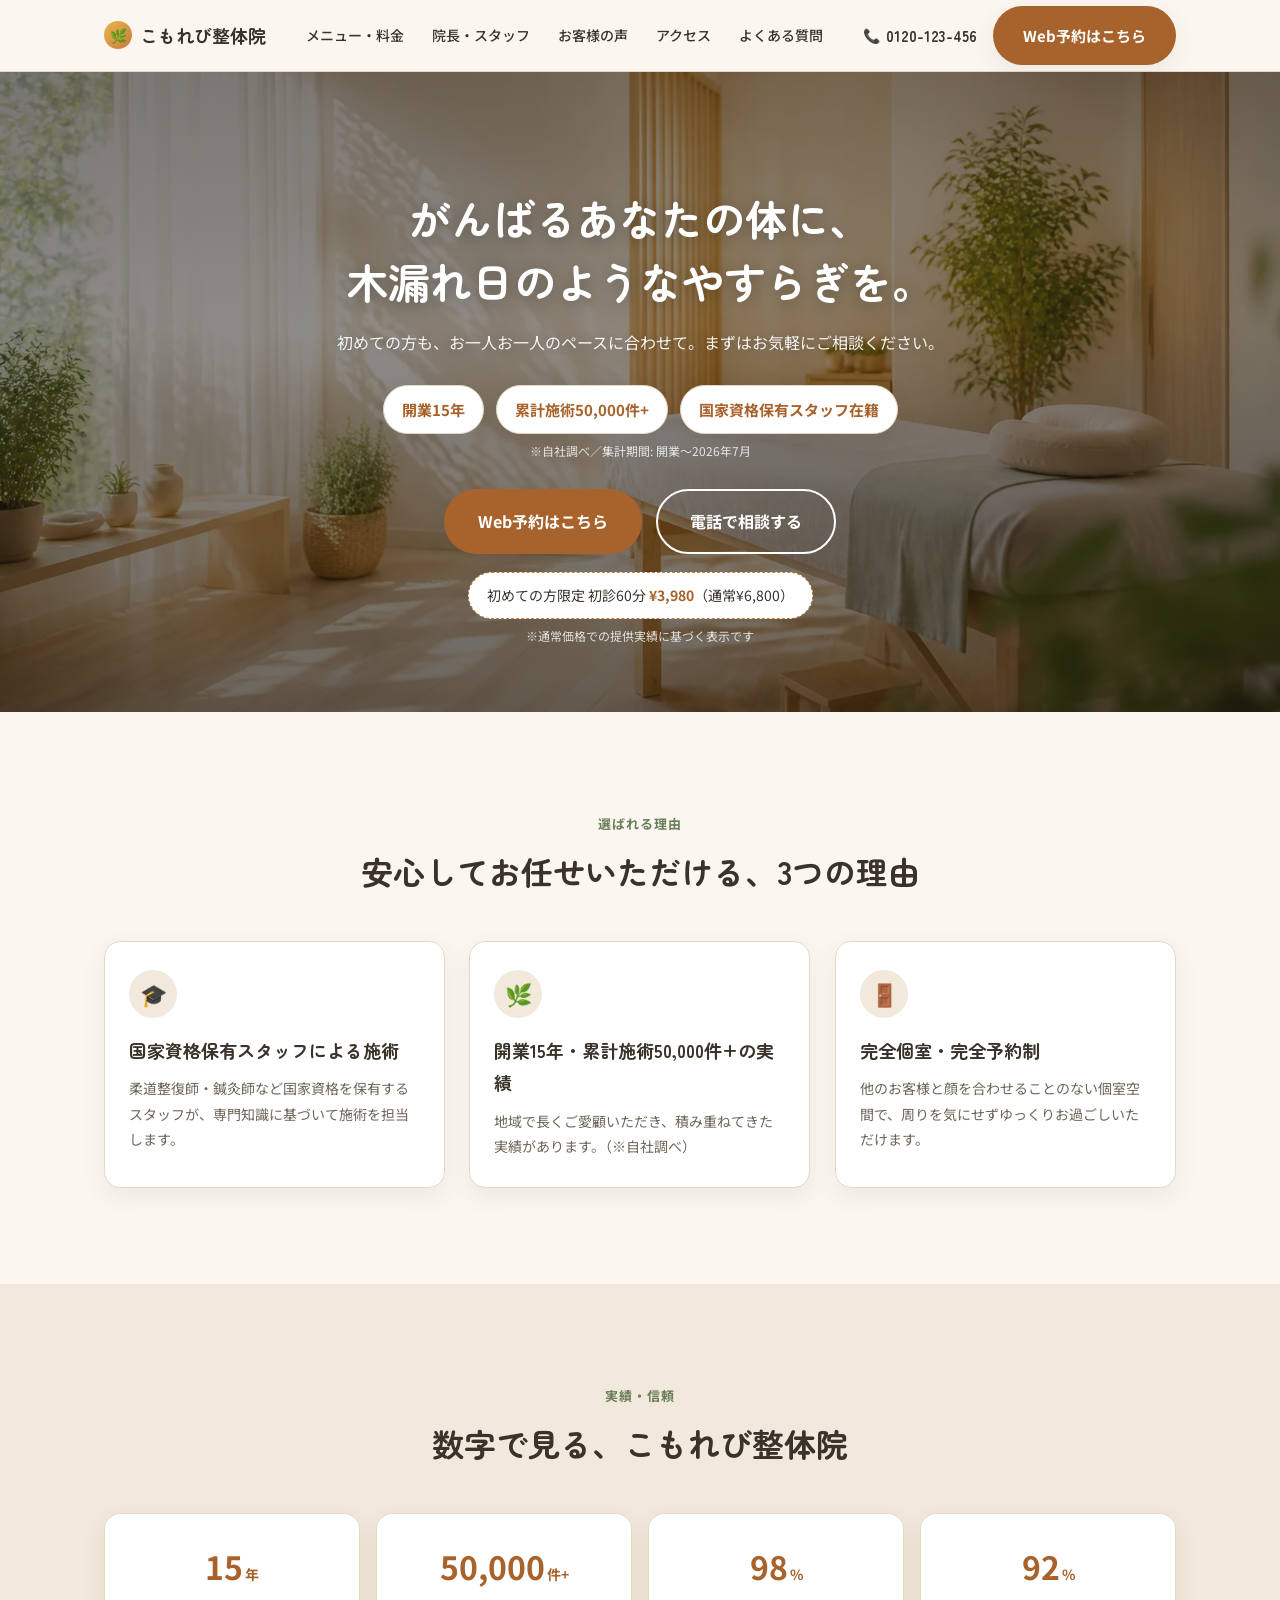
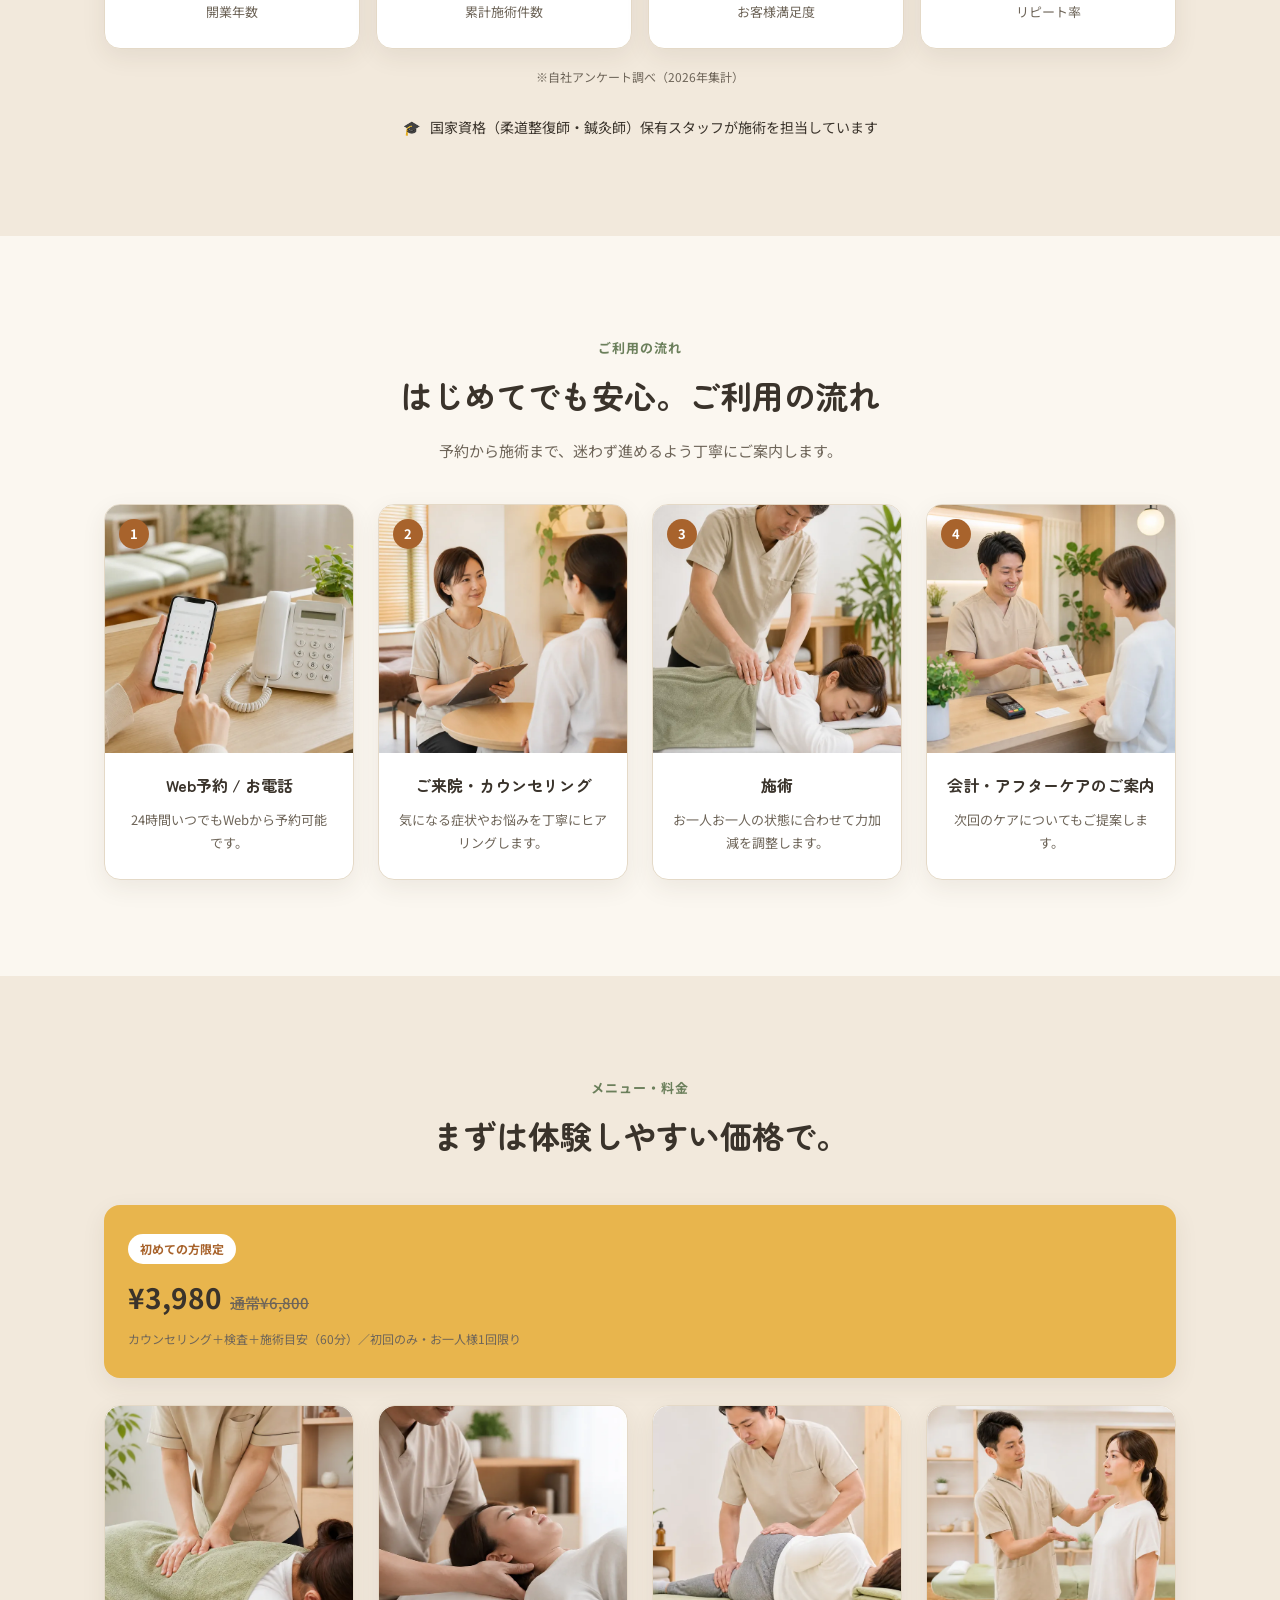
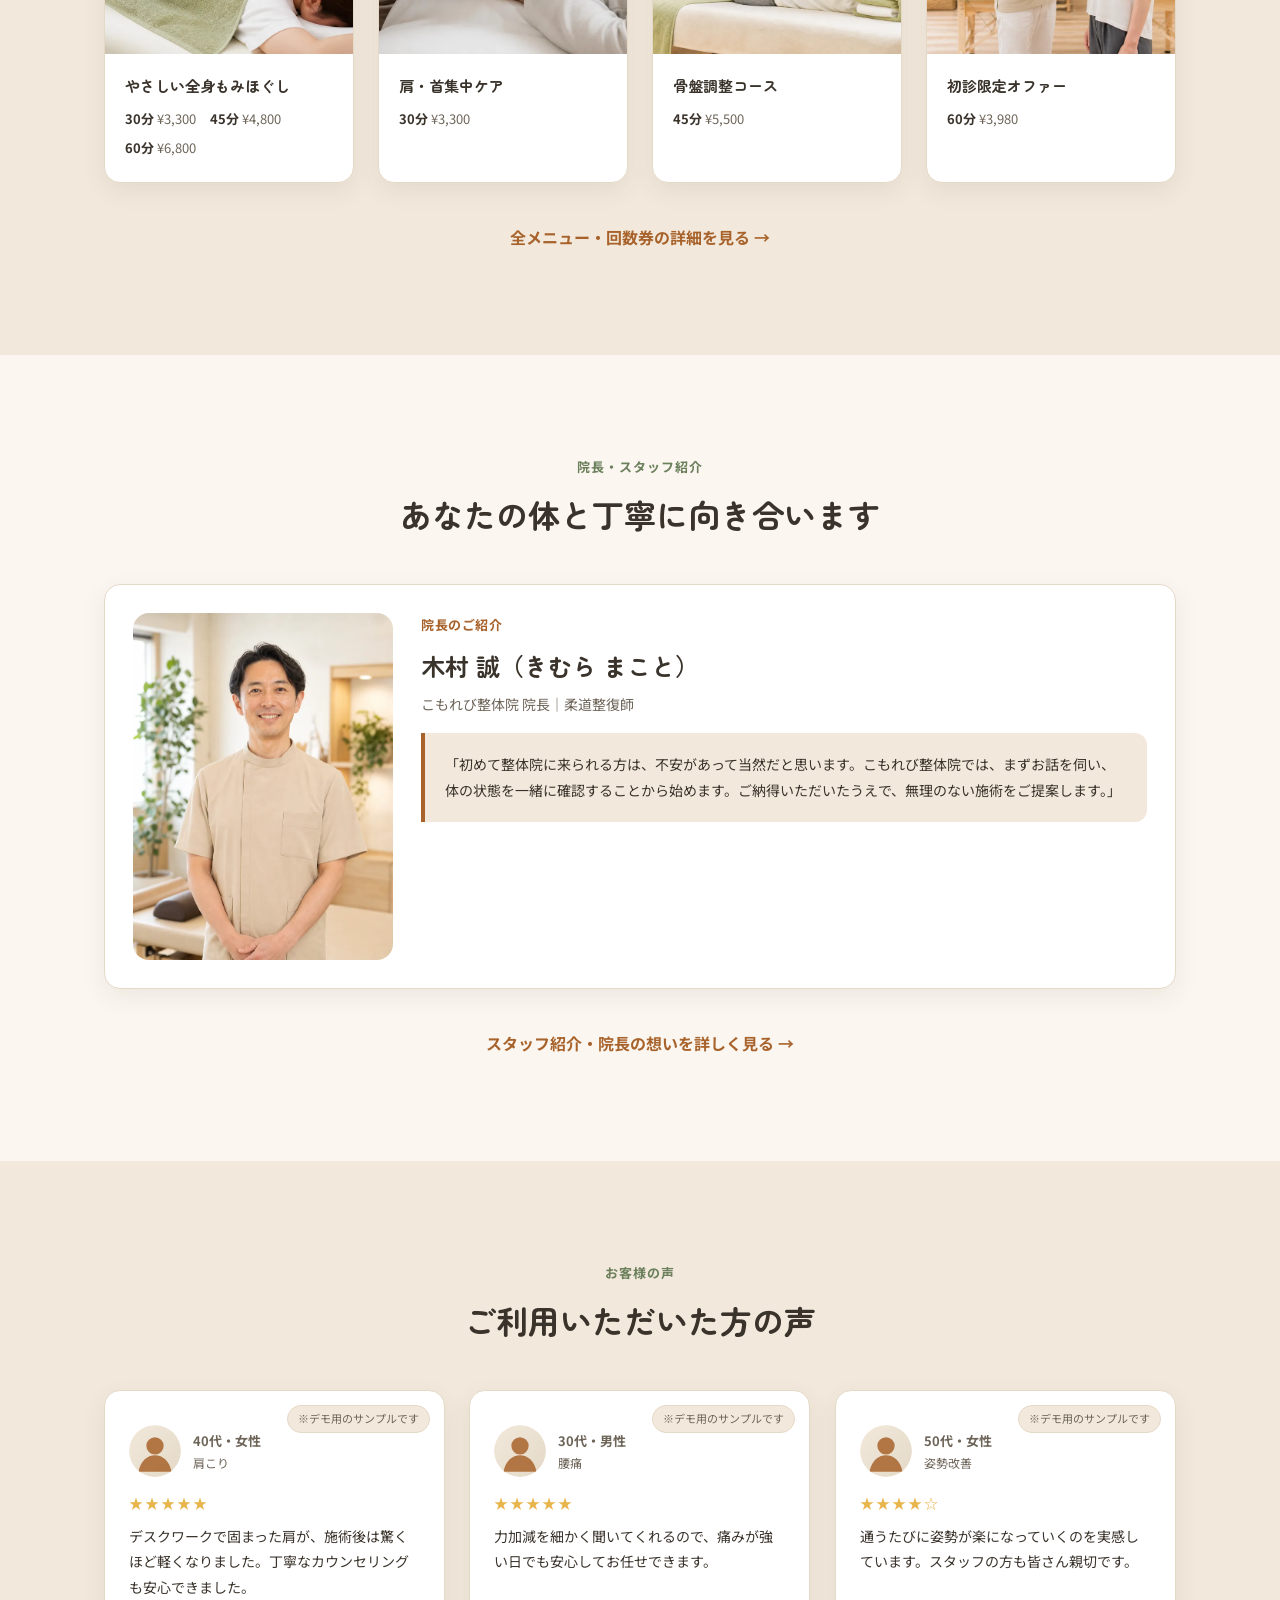
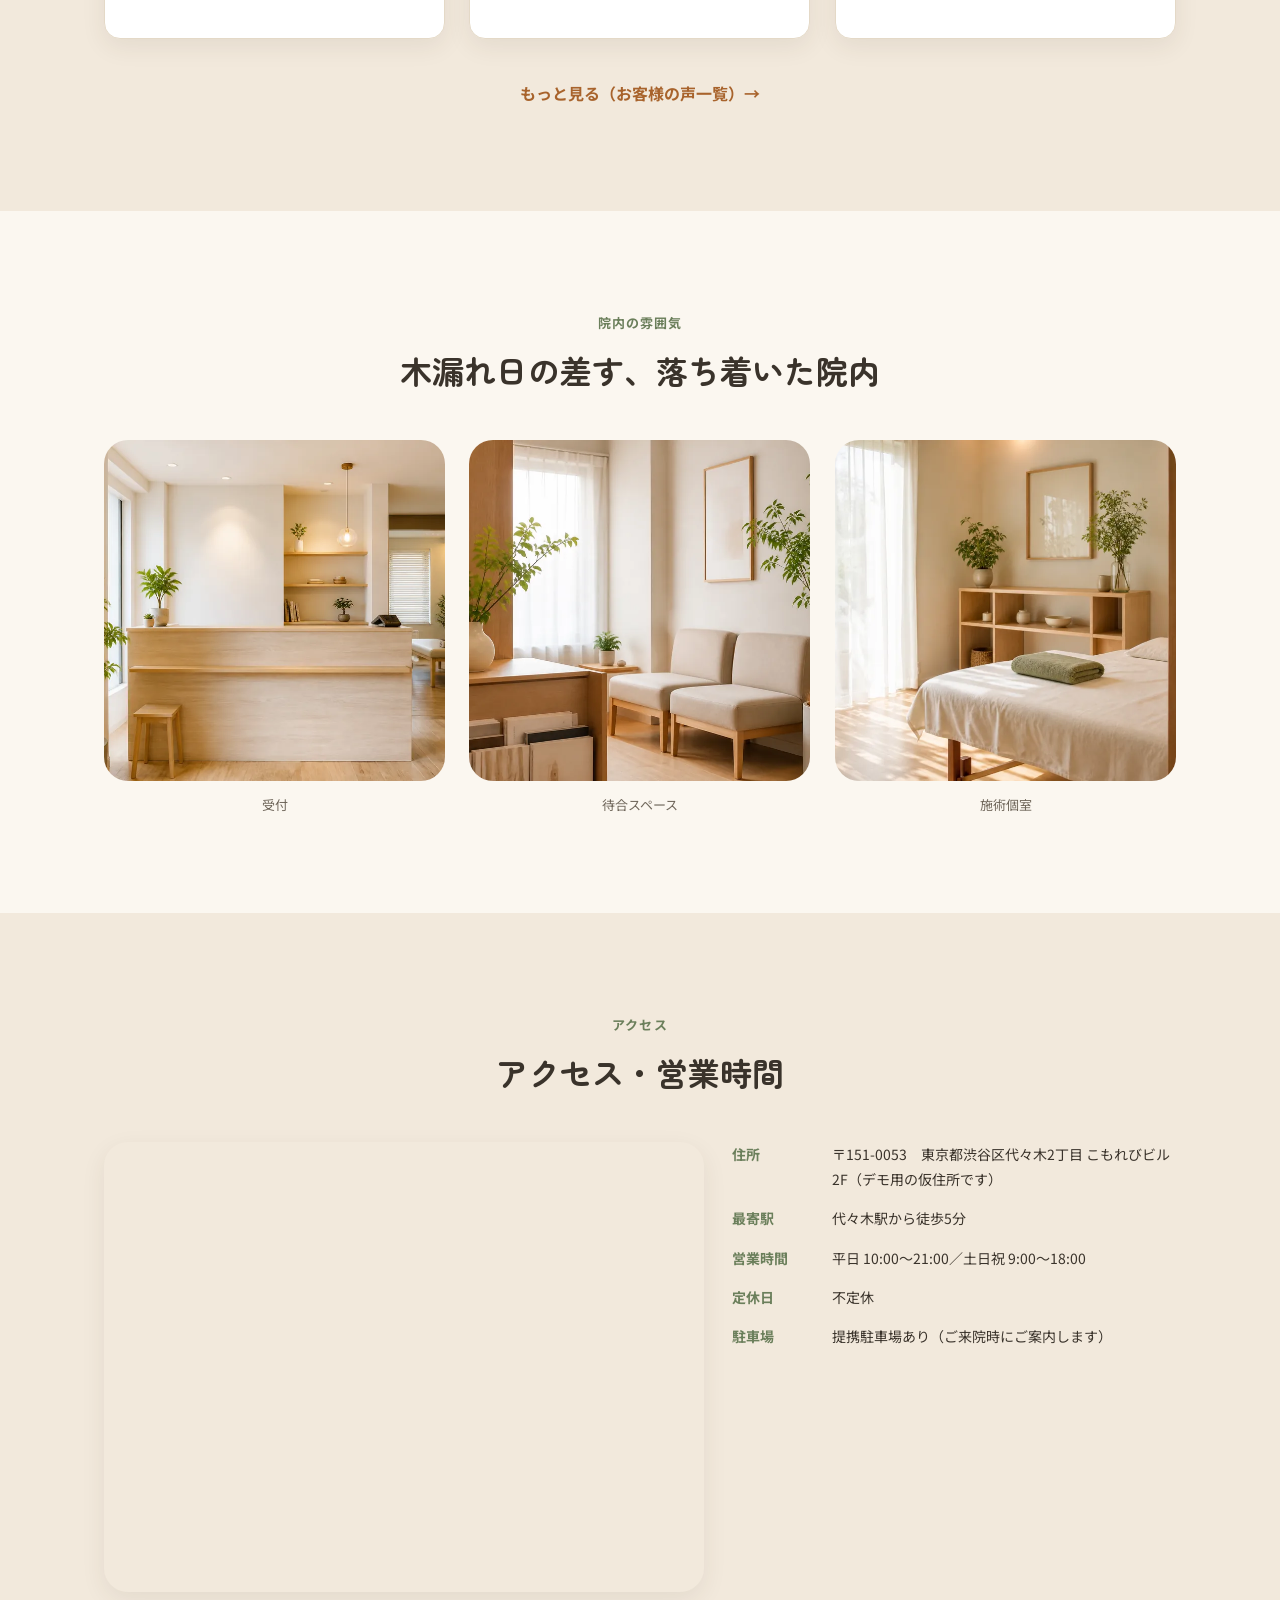
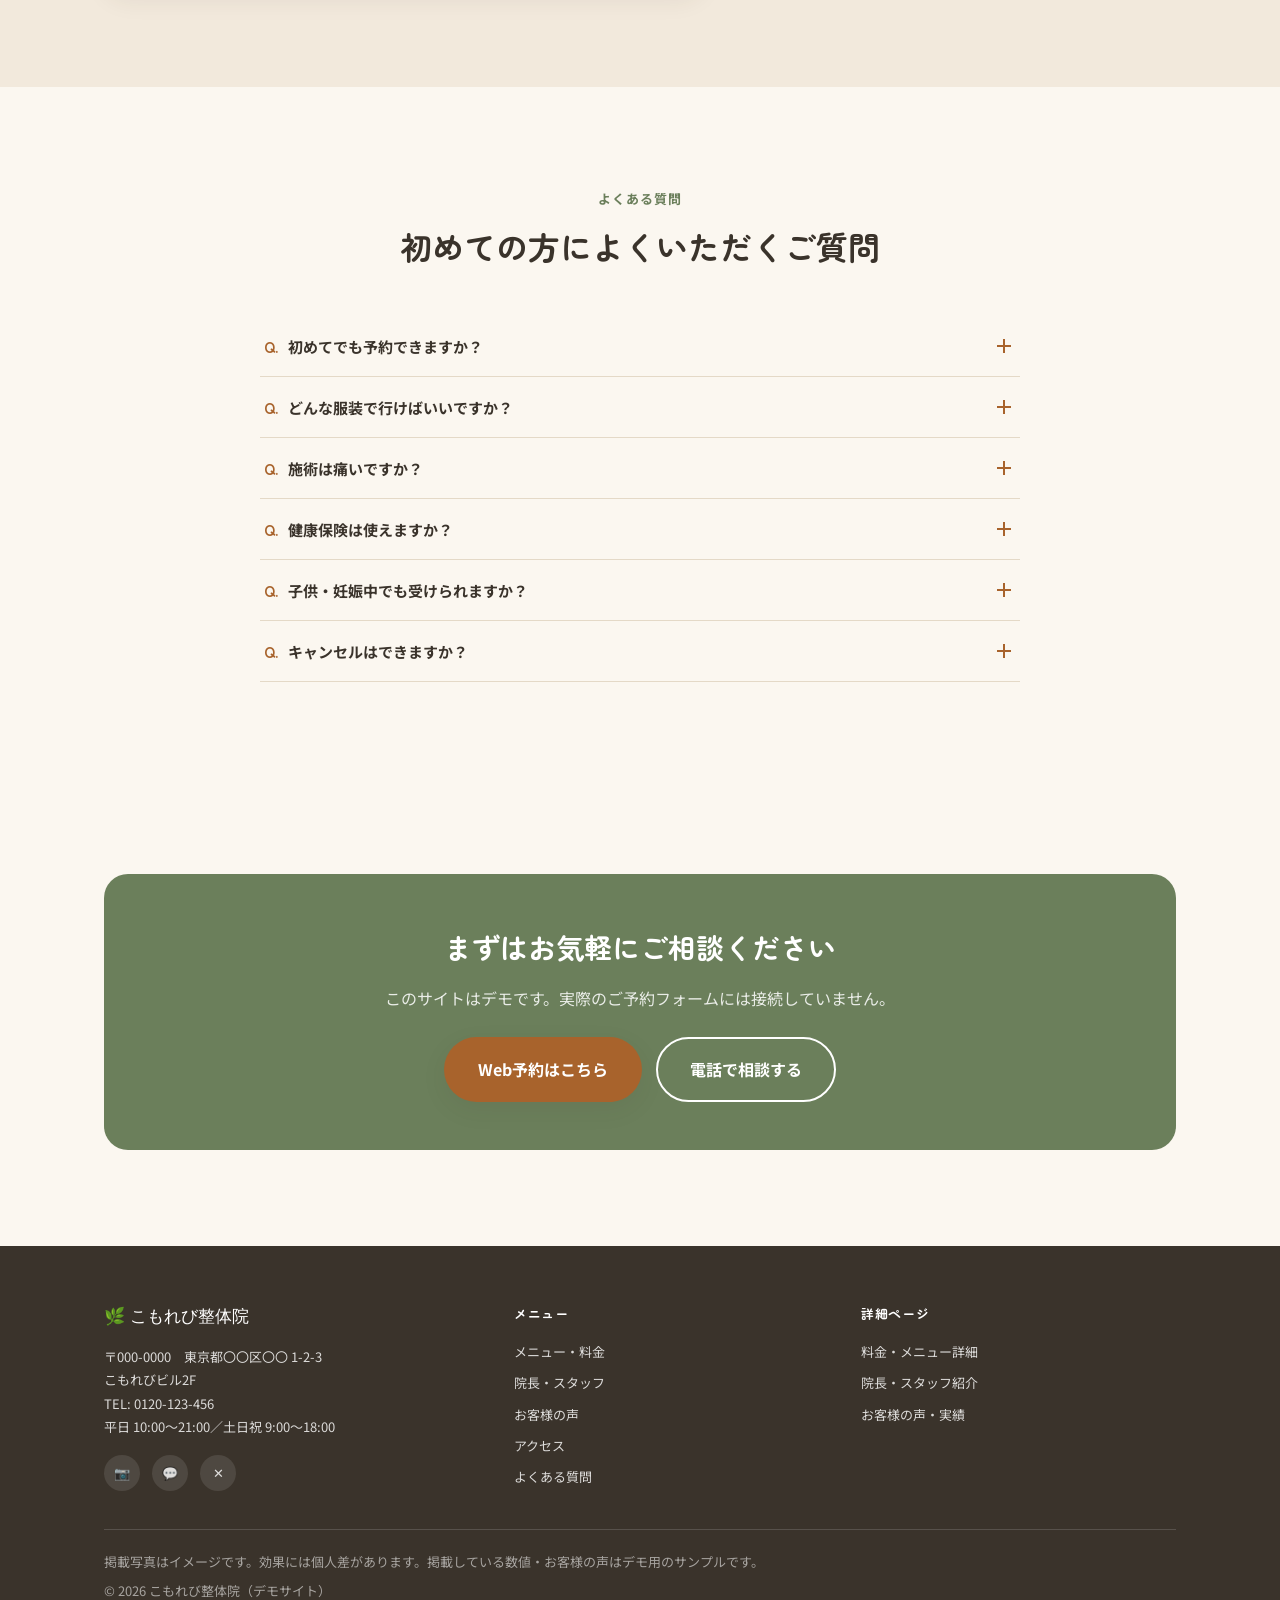
==== index.html @ 20fd65d7 "Initial commit: こもれび整体院 デモサイト 信頼・実績重視系の整体院デモサイト。Home + 料金/スタッフ/お客様の声の詳細ページ、 Google Maps埋め込み、スクロールアニメ" ====
<!DOCTYPE html>
<html lang="ja">
<head>
<meta charset="UTF-8">
<meta name="viewport" content="width=device-width, initial-scale=1.0">
<title>こもれび整体院｜地域で頑張るあなたに、木漏れ日のようなやすらぎを</title>
<meta name="description" content="こもれび整体院は開業15年・累計施術50,000件以上の実績を持つ整体院です。国家資格保有スタッフが施術を担当。初めての方限定の初診割引もご用意しています。">
<meta property="og:title" content="こもれび整体院｜信頼と実績の整体院">
<meta property="og:description" content="国家資格保有スタッフが施術を担当。初めての方限定の初診割引もご用意しています。">
<meta property="og:type" content="website">
<link rel="preconnect" href="https://fonts.googleapis.com">
<link rel="preconnect" href="https://fonts.gstatic.com" crossorigin>
<link href="https://fonts.googleapis.com/css2?family=Zen+Maru+Gothic:wght@500;700&family=Noto+Sans+JP:wght@400;500;700&display=swap" rel="stylesheet">
<link rel="stylesheet" href="css/style.css?v=4">
</head>
<body>

<header class="site-header">
  <div class="container">
    <a class="logo" href="index.html"><span class="leaf" aria-hidden="true">🌿</span>こもれび整体院</a>
    <nav class="main-nav" aria-label="グローバルナビゲーション">
      <ul>
        <li><a href="index.html#price-summary">メニュー・料金</a></li>
        <li><a href="index.html#staff-summary">院長・スタッフ</a></li>
        <li><a href="index.html#voice-summary">お客様の声</a></li>
        <li><a href="index.html#access">アクセス</a></li>
        <li><a href="index.html#faq">よくある質問</a></li>
      </ul>
    </nav>
    <div class="header-actions">
      <a class="header-phone" href="tel:0120123456"><span aria-hidden="true">📞</span><span class="num">0120-123-456</span></a>
      <a class="btn btn--primary header-book-btn" href="index.html#final-cta">Web予約はこちら</a>
      <button class="hamburger" aria-label="メニューを開く" aria-expanded="false"><span></span></button>
    </div>
  </div>
  <nav class="mobile-nav" aria-label="モバイルナビゲーション">
    <ul>
      <li><a href="price.html">メニュー・料金</a></li>
      <li><a href="staff.html">院長・スタッフ</a></li>
      <li><a href="voice.html">お客様の声</a></li>
      <li><a href="index.html#access">アクセス</a></li>
      <li><a href="index.html#faq">よくある質問</a></li>
    </ul>
    <a class="mobile-nav-phone" href="tel:0120123456">📞 0120-123-456（電話予約もOK）</a>
  </nav>
</header>

<main>

  <!-- 5-2 Hero -->
  <section class="hero" id="hero">
    <div class="hero-bg">
      <img src="images/hero-main.webp" alt="木漏れ日が差し込む、こもれび整体院の施術個室">
    </div>
    <div class="container">
      <div class="hero-copy reveal">
        <h1>がんばるあなたの体に、<br>木漏れ日のようなやすらぎを。</h1>
        <p class="sub">初めての方も、お一人お一人のペースに合わせて。まずはお気軽にご相談ください。</p>

        <div class="badge-row">
          <div class="badge"><span class="num">開業15年</span></div>
          <div class="badge"><span class="num">累計施術50,000件+</span></div>
          <div class="badge"><span class="num">国家資格保有スタッフ在籍</span></div>
        </div>
        <p class="footnote">※自社調べ／集計期間: 開業〜2026年7月</p>

        <div class="btn-row btn-row--center hero-cta">
          <a class="btn btn--primary btn--lg" href="index.html#final-cta">Web予約はこちら</a>
          <a class="btn btn--outline-light btn--lg" href="tel:0120123456">電話で相談する</a>
        </div>

        <div class="hero-offer">
          初めての方限定 初診60分 <strong>¥3,980</strong>（通常¥6,800）
        </div>
        <p class="footnote">※通常価格での提供実績に基づく表示です</p>
      </div>
    </div>
  </section>

  <!-- 5-3 選ばれる理由 -->
  <section class="section" id="reasons">
    <div class="container">
      <div class="section-head reveal">
        <span class="eyebrow">選ばれる理由</span>
        <h2>安心してお任せいただける、3つの理由</h2>
      </div>
      <div class="grid grid--3">
        <div class="card reveal">
          <div class="icon" aria-hidden="true">🎓</div>
          <h3>国家資格保有スタッフによる施術</h3>
          <p>柔道整復師・鍼灸師など国家資格を保有するスタッフが、専門知識に基づいて施術を担当します。</p>
        </div>
        <div class="card reveal">
          <div class="icon" aria-hidden="true">🌿</div>
          <h3>開業15年・累計施術50,000件+の実績</h3>
          <p>地域で長くご愛顧いただき、積み重ねてきた実績があります。（※自社調べ）</p>
        </div>
        <div class="card reveal">
          <div class="icon" aria-hidden="true">🚪</div>
          <h3>完全個室・完全予約制</h3>
          <p>他のお客様と顔を合わせることのない個室空間で、周りを気にせずゆっくりお過ごしいただけます。</p>
        </div>
      </div>
    </div>
  </section>

  <!-- 5-4 実績・信頼セクション -->
  <section class="section section--alt" id="stats">
    <div class="container">
      <div class="section-head reveal">
        <span class="eyebrow">実績・信頼</span>
        <h2>数字で見る、こもれび整体院</h2>
      </div>
      <div class="stats-grid">
        <div class="stat-card reveal"><span class="value">15<span class="unit">年</span></span><span class="label">開業年数</span></div>
        <div class="stat-card reveal"><span class="value">50,000<span class="unit">件+</span></span><span class="label">累計施術件数</span></div>
        <div class="stat-card reveal"><span class="value">98<span class="unit">%</span></span><span class="label">お客様満足度</span></div>
        <div class="stat-card reveal"><span class="value">92<span class="unit">%</span></span><span class="label">リピート率</span></div>
      </div>
      <p class="source-note">※自社アンケート調べ（2026年集計）</p>
      <p class="cert-note"><span aria-hidden="true">🎓</span>国家資格（柔道整復師・鍼灸師）保有スタッフが施術を担当しています</p>
    </div>
  </section>

  <!-- 5-5 ご利用の流れ -->
  <section class="section" id="flow">
    <div class="container">
      <div class="section-head reveal">
        <span class="eyebrow">ご利用の流れ</span>
        <h2>はじめてでも安心。ご利用の流れ</h2>
        <p>予約から施術まで、迷わず進めるよう丁寧にご案内します。</p>
      </div>
      <div class="flow-grid">
        <div class="flow-step reveal">
          <span class="flow-num" aria-hidden="true"></span>
          <img src="images/flow-1.webp" alt="Web予約またはお電話でのご予約" loading="lazy">
          <div class="step-body">
            <h3>Web予約 / お電話</h3>
            <p>24時間いつでもWebから予約可能です。</p>
          </div>
        </div>
        <div class="flow-step reveal">
          <span class="flow-num" aria-hidden="true"></span>
          <img src="images/flow-2.webp" alt="ご来院・カウンセリング" loading="lazy">
          <div class="step-body">
            <h3>ご来院・カウンセリング</h3>
            <p>気になる症状やお悩みを丁寧にヒアリングします。</p>
          </div>
        </div>
        <div class="flow-step reveal">
          <span class="flow-num" aria-hidden="true"></span>
          <img src="images/flow-3.webp" alt="施術" loading="lazy">
          <div class="step-body">
            <h3>施術</h3>
            <p>お一人お一人の状態に合わせて力加減を調整します。</p>
          </div>
        </div>
        <div class="flow-step reveal">
          <span class="flow-num" aria-hidden="true"></span>
          <img src="images/flow-4.webp" alt="会計・アフターケアのご案内" loading="lazy">
          <div class="step-body">
            <h3>会計・アフターケアのご案内</h3>
            <p>次回のケアについてもご提案します。</p>
          </div>
        </div>
      </div>
    </div>
  </section>

  <!-- 5-6 メニュー・料金 要約 -->
  <section class="section section--alt" id="price-summary">
    <div class="container">
      <div class="section-head reveal">
        <span class="eyebrow">メニュー・料金</span>
        <h2>まずは体験しやすい価格で。</h2>
      </div>

      <div class="offer-card reveal">
        <div>
          <span class="tag">初めての方限定</span>
          <div class="price">¥3,980<span class="strike">通常¥6,800</span></div>
          <p class="footnote" style="text-align:left;">カウンセリング＋検査＋施術目安（60分）／初回のみ・お一人様1回限り</p>
        </div>
      </div>

      <div class="grid grid--4">
        <div class="card menu-card reveal">
          <img src="images/menu-thumb-1.webp" alt="やさしい全身もみほぐし" loading="lazy">
          <div class="body">
            <h3>やさしい全身もみほぐし</h3>
            <div class="price-list">
              <span><strong>30分</strong> ¥3,300</span>
              <span><strong>45分</strong> ¥4,800</span>
              <span><strong>60分</strong> ¥6,800</span>
            </div>
          </div>
        </div>
        <div class="card menu-card reveal">
          <img src="images/menu-thumb-2.webp" alt="肩・首集中ケア" loading="lazy">
          <div class="body">
            <h3>肩・首集中ケア</h3>
            <div class="price-list"><span><strong>30分</strong> ¥3,300</span></div>
          </div>
        </div>
        <div class="card menu-card reveal">
          <img src="images/menu-thumb-3.webp" alt="骨盤調整コース" loading="lazy">
          <div class="body">
            <h3>骨盤調整コース</h3>
            <div class="price-list"><span><strong>45分</strong> ¥5,500</span></div>
          </div>
        </div>
        <div class="card menu-card reveal">
          <img src="images/menu-thumb-4.webp" alt="初診カウンセリング" loading="lazy">
          <div class="body">
            <h3>初診限定オファー</h3>
            <div class="price-list"><span><strong>60分</strong> ¥3,980</span></div>
          </div>
        </div>
      </div>

      <div class="summary-cta">
        <a class="link-more" href="price.html">全メニュー・回数券の詳細を見る →</a>
      </div>
    </div>
  </section>

  <!-- 5-7 院長・スタッフ 要約 -->
  <section class="section" id="staff-summary">
    <div class="container">
      <div class="section-head reveal">
        <span class="eyebrow">院長・スタッフ紹介</span>
        <h2>あなたの体と丁寧に向き合います</h2>
      </div>
      <div class="staff-summary reveal">
        <img src="images/staff-director.webp" alt="院長 木村誠" loading="lazy">
        <div class="content">
          <span class="profile-eyebrow">院長のご紹介</span>
          <p class="name" style="font-family:var(--font-heading);font-weight:700;">木村 誠（きむら まこと）</p>
          <p class="role">こもれび整体院 院長｜柔道整復師</p>
          <div class="profile-quote">「初めて整体院に来られる方は、不安があって当然だと思います。こもれび整体院では、まずお話を伺い、体の状態を一緒に確認することから始めます。ご納得いただいたうえで、無理のない施術をご提案します。」</div>
        </div>
      </div>
      <div class="summary-cta">
        <a class="link-more" href="staff.html">スタッフ紹介・院長の想いを詳しく見る →</a>
      </div>
    </div>
  </section>

  <!-- 5-8 お客様の声 要約 -->
  <section class="section section--alt" id="voice-summary">
    <div class="container">
      <div class="section-head reveal">
        <span class="eyebrow">お客様の声</span>
        <h2>ご利用いただいた方の声</h2>
      </div>
      <div class="grid grid--3">
        <div class="card voice-card reveal">
          <span class="demo-label">※デモ用のサンプルです</span>
          <div class="voice-head">
            <img src="images/voice-avatar-generic.svg" alt="" loading="lazy">
            <div>
              <p class="who">40代・女性</p>
              <p class="tag">肩こり</p>
            </div>
          </div>
          <div class="stars" aria-label="評価5段階中5">★★★★★</div>
          <p class="comment">デスクワークで固まった肩が、施術後は驚くほど軽くなりました。丁寧なカウンセリングも安心できました。</p>
        </div>
        <div class="card voice-card reveal">
          <span class="demo-label">※デモ用のサンプルです</span>
          <div class="voice-head">
            <img src="images/voice-avatar-generic.svg" alt="" loading="lazy">
            <div>
              <p class="who">30代・男性</p>
              <p class="tag">腰痛</p>
            </div>
          </div>
          <div class="stars" aria-label="評価5段階中5">★★★★★</div>
          <p class="comment">力加減を細かく聞いてくれるので、痛みが強い日でも安心してお任せできます。</p>
        </div>
        <div class="card voice-card reveal">
          <span class="demo-label">※デモ用のサンプルです</span>
          <div class="voice-head">
            <img src="images/voice-avatar-generic.svg" alt="" loading="lazy">
            <div>
              <p class="who">50代・女性</p>
              <p class="tag">姿勢改善</p>
            </div>
          </div>
          <div class="stars" aria-label="評価5段階中5">★★★★☆</div>
          <p class="comment">通うたびに姿勢が楽になっていくのを実感しています。スタッフの方も皆さん親切です。</p>
        </div>
      </div>
      <div class="summary-cta">
        <a class="link-more" href="voice.html">もっと見る（お客様の声一覧）→</a>
      </div>
    </div>
  </section>

  <!-- 5-9 院内の雰囲気 -->
  <section class="section" id="gallery">
    <div class="container">
      <div class="section-head reveal">
        <span class="eyebrow">院内の雰囲気</span>
        <h2>木漏れ日の差す、落ち着いた院内</h2>
      </div>
      <div class="grid grid--3">
        <div class="gallery-item reveal">
          <img src="images/interior-1.webp" alt="受付の様子" loading="lazy">
          <p class="caption">受付</p>
        </div>
        <div class="gallery-item reveal">
          <img src="images/interior-2.webp" alt="待合スペースの様子" loading="lazy">
          <p class="caption">待合スペース</p>
        </div>
        <div class="gallery-item reveal">
          <img src="images/interior-3.webp" alt="施術個室の様子" loading="lazy">
          <p class="caption">施術個室</p>
        </div>
      </div>
    </div>
  </section>

  <!-- 5-10 アクセス・営業時間 -->
  <section class="section section--alt" id="access">
    <div class="container">
      <div class="section-head reveal">
        <span class="eyebrow">アクセス</span>
        <h2>アクセス・営業時間</h2>
      </div>
      <div class="access-grid">
        <div class="map-embed reveal">
          <iframe
            src="https://www.google.com/maps?q=%E6%9D%B1%E4%BA%AC%E9%83%BD%E6%B8%8B%E8%B0%B7%E5%8C%BA%E4%BB%A3%E3%80%85%E6%9C%A8&output=embed"
            loading="lazy"
            referrerpolicy="no-referrer-when-downgrade"
            title="こもれび整体院 アクセスマップ（デモ用：東京都渋谷区代々木エリア）"></iframe>
        </div>
        <div class="access-info reveal">
          <dl>
            <dt>住所</dt>
            <dd>〒151-0053　東京都渋谷区代々木2丁目 こもれびビル2F（デモ用の仮住所です）</dd>
            <dt>最寄駅</dt>
            <dd>代々木駅から徒歩5分</dd>
            <dt>営業時間</dt>
            <dd>平日 10:00〜21:00／土日祝 9:00〜18:00</dd>
            <dt>定休日</dt>
            <dd>不定休</dd>
            <dt>駐車場</dt>
            <dd>提携駐車場あり（ご来院時にご案内します）</dd>
          </dl>
        </div>
      </div>
    </div>
  </section>

  <!-- 5-11 FAQ -->
  <section class="section" id="faq">
    <div class="container">
      <div class="section-head reveal">
        <span class="eyebrow">よくある質問</span>
        <h2>初めての方によくいただくご質問</h2>
      </div>
      <div class="faq-list reveal">
        <div class="faq-item">
          <button class="faq-question" aria-expanded="false" aria-controls="faq-1">
            <span><span class="q-mark">Q.</span>初めてでも予約できますか？</span>
            <span class="plus" aria-hidden="true"></span>
          </button>
          <div class="faq-answer" id="faq-1" role="region" data-open="false">
            <p class="inner">はい、初めての方も大歓迎です。ご不安な点は予約時にお伝えください。</p>
          </div>
        </div>
        <div class="faq-item">
          <button class="faq-question" aria-expanded="false" aria-controls="faq-2">
            <span><span class="q-mark">Q.</span>どんな服装で行けばいいですか？</span>
            <span class="plus" aria-hidden="true"></span>
          </button>
          <div class="faq-answer" id="faq-2" role="region" data-open="false">
            <p class="inner">動きやすい服装であれば私服のままご来院いただけます。院内での着替えも可能です。</p>
          </div>
        </div>
        <div class="faq-item">
          <button class="faq-question" aria-expanded="false" aria-controls="faq-3">
            <span><span class="q-mark">Q.</span>施術は痛いですか？</span>
            <span class="plus" aria-hidden="true"></span>
          </button>
          <div class="faq-answer" id="faq-3" role="region" data-open="false">
            <p class="inner">お客様の状態に合わせて力加減を調整しますので、ご安心ください。</p>
          </div>
        </div>
        <div class="faq-item">
          <button class="faq-question" aria-expanded="false" aria-controls="faq-4">
            <span><span class="q-mark">Q.</span>健康保険は使えますか？</span>
            <span class="plus" aria-hidden="true"></span>
          </button>
          <div class="faq-answer" id="faq-4" role="region" data-open="false">
            <p class="inner">当院はリラクゼーション目的の施術のため保険適用外です（自由診療）。</p>
          </div>
        </div>
        <div class="faq-item">
          <button class="faq-question" aria-expanded="false" aria-controls="faq-5">
            <span><span class="q-mark">Q.</span>子供・妊娠中でも受けられますか？</span>
            <span class="plus" aria-hidden="true"></span>
          </button>
          <div class="faq-answer" id="faq-5" role="region" data-open="false">
            <p class="inner">施術内容を調整可能です。予約時にお申し出ください。</p>
          </div>
        </div>
        <div class="faq-item">
          <button class="faq-question" aria-expanded="false" aria-controls="faq-6">
            <span><span class="q-mark">Q.</span>キャンセルはできますか？</span>
            <span class="plus" aria-hidden="true"></span>
          </button>
          <div class="faq-answer" id="faq-6" role="region" data-open="false">
            <p class="inner">前日までのご連絡でキャンセル料はかかりません。</p>
          </div>
        </div>
      </div>
    </div>
  </section>

  <!-- 5-12 最終CTA -->
  <section class="section" id="final-cta">
    <div class="container">
      <div class="final-cta reveal">
        <h2>まずはお気軽にご相談ください</h2>
        <p>このサイトはデモです。実際のご予約フォームには接続していません。</p>
        <div class="btn-row btn-row--center">
          <a class="btn btn--primary btn--lg" href="#final-cta">Web予約はこちら</a>
          <a class="btn btn--outline-light btn--lg" href="tel:0120123456">電話で相談する</a>
        </div>
      </div>
    </div>
  </section>

</main>

<!-- 5-13 フッター -->
<footer class="site-footer">
  <div class="container">
    <div class="footer-grid">
      <div>
        <p class="footer-logo">🌿 こもれび整体院</p>
        <p>〒000-0000　東京都〇〇区〇〇 1-2-3<br>こもれびビル2F</p>
        <p>TEL: 0120-123-456</p>
        <p>平日 10:00〜21:00／土日祝 9:00〜18:00</p>
        <div class="footer-sns" aria-label="SNSリンク（デモ用ダミー）">
          <a href="#" aria-label="Instagram">📷</a>
          <a href="#" aria-label="LINE">💬</a>
          <a href="#" aria-label="X">✕</a>
        </div>
      </div>
      <div>
        <h4>メニュー</h4>
        <ul>
          <li><a href="index.html#price-summary">メニュー・料金</a></li>
          <li><a href="index.html#staff-summary">院長・スタッフ</a></li>
          <li><a href="index.html#voice-summary">お客様の声</a></li>
          <li><a href="index.html#access">アクセス</a></li>
          <li><a href="index.html#faq">よくある質問</a></li>
        </ul>
      </div>
      <div>
        <h4>詳細ページ</h4>
        <ul>
          <li><a href="price.html">料金・メニュー詳細</a></li>
          <li><a href="staff.html">院長・スタッフ紹介</a></li>
          <li><a href="voice.html">お客様の声・実績</a></li>
        </ul>
      </div>
    </div>
    <div class="footer-note">
      <p>掲載写真はイメージです。効果には個人差があります。掲載している数値・お客様の声はデモ用のサンプルです。</p>
      <p>&copy; 2026 こもれび整体院（デモサイト）</p>
    </div>
  </div>
</footer>

<!-- 5-14 モバイル下部固定CTAバー -->
<div class="mobile-cta-bar">
  <a class="call" href="tel:0120123456"><span aria-hidden="true">📞</span>電話で予約</a>
  <a class="book" href="index.html#final-cta"><span aria-hidden="true">🌿</span>Web予約</a>
</div>

<script src="js/main.js?v=4"></script>
</body>
</html>
---- css/style.css ----
/* ==========================================================================
   こもれび整体院 デモサイト共通スタイル
   ========================================================================== */

:root {
  --color-primary: #C97C3D;
  --color-primary-dark: #A8632C; /* CTAボタン塗り色（AA適合） */
  --color-secondary: #6B7F5B;
  --color-accent: #E8B54D;
  --color-bg-1: #FBF7F0;
  --color-bg-2: #F2E9DC;
  --color-text: #3A332B;
  --color-text-sub: #6E6559;
  --color-border: #E4D9C7;
  --color-white: #FFFFFF;

  --radius-card: 16px;
  --radius-pill: 999px;
  --radius-image: 24px;

  --shadow-soft: 0 8px 24px rgba(58, 51, 43, 0.08);

  --header-height: 72px;
  --mobile-cta-height: 64px;

  --section-gap-pc: 96px;
  --section-gap-sp: 56px;

  --font-heading: "Zen Maru Gothic", sans-serif;
  --font-body: "Noto Sans JP", sans-serif;
}

/* ---------- Reset ---------- */
*, *::before, *::after { box-sizing: border-box; }
html { scroll-behavior: smooth; }
body {
  margin: 0;
  font-family: var(--font-body);
  color: var(--color-text);
  background: var(--color-bg-1);
  line-height: 1.8;
  -webkit-font-smoothing: antialiased;
}
img { max-width: 100%; display: block; }
a { color: inherit; text-decoration: none; }
ul { list-style: none; margin: 0; padding: 0; }
h1, h2, h3, h4 { font-family: var(--font-heading); font-weight: 700; margin: 0; }
p { margin: 0; }
button { font-family: inherit; cursor: pointer; }

/* sticky headerとアンカーリンクの重なり対策 */
section[id], div[id].anchor-target {
  scroll-margin-top: 88px;
}

.container {
  width: 100%;
  max-width: 1120px;
  margin: 0 auto;
  padding: 0 24px;
}

.section {
  padding: var(--section-gap-sp) 0;
}
@media (min-width: 768px) {
  .section { padding: var(--section-gap-pc) 0; }
}
.section--alt { background: var(--color-bg-2); }

.section-head {
  text-align: center;
  margin-bottom: 40px;
}
.section-head .eyebrow {
  display: inline-block;
  color: var(--color-secondary);
  font-weight: 700;
  letter-spacing: 0.08em;
  font-size: 13px;
  margin-bottom: 8px;
}
.section-head h2 {
  font-size: clamp(24px, 4vw, 32px);
  margin-bottom: 12px;
}
.section-head p {
  color: var(--color-text-sub);
  font-size: 15px;
}

/* ---------- Buttons ---------- */
.btn {
  display: inline-flex;
  align-items: center;
  justify-content: center;
  gap: 8px;
  min-height: 44px;
  padding: 14px 28px;
  border-radius: var(--radius-pill);
  font-weight: 700;
  font-size: 15px;
  border: 2px solid transparent;
  transition: transform 0.15s ease, box-shadow 0.15s ease, background 0.15s ease;
  white-space: nowrap;
}
.btn:active { transform: translateY(1px); }

.btn--primary {
  background: var(--color-primary-dark);
  color: var(--color-white);
  box-shadow: var(--shadow-soft);
}
.btn--primary:hover { background: #935429; }

.btn--outline {
  background: transparent;
  border-color: var(--color-primary-dark);
  color: var(--color-primary-dark);
}
.btn--outline:hover { background: rgba(168, 99, 44, 0.08); }

.btn--outline-light {
  background: transparent;
  border-color: var(--color-white);
  color: var(--color-white);
}
.btn--outline-light:hover { background: rgba(255, 255, 255, 0.12); }

.btn--block { width: 100%; }
.btn--lg { padding: 16px 32px; font-size: 16px; }

.btn-row {
  display: flex;
  flex-wrap: wrap;
  gap: 14px;
  align-items: center;
}
.btn-row--center { justify-content: center; }

.link-more {
  display: inline-flex;
  align-items: center;
  gap: 6px;
  font-weight: 700;
  color: var(--color-primary-dark);
  min-height: 44px;
}
.link-more:hover { text-decoration: underline; }

/* ---------- Header ---------- */
.site-header {
  position: sticky;
  top: 0;
  z-index: 50;
  height: var(--header-height);
  display: flex;
  align-items: center;
  background: rgba(251, 247, 240, 0.94);
  backdrop-filter: blur(6px);
  border-bottom: 1px solid var(--color-border);
}
.site-header .container {
  display: flex;
  align-items: center;
  justify-content: space-between;
  gap: 16px;
}
.logo {
  display: flex;
  align-items: center;
  gap: 8px;
  font-family: var(--font-heading);
  font-weight: 700;
  font-size: 18px;
  color: var(--color-text);
}
.logo .leaf {
  width: 28px;
  height: 28px;
  border-radius: 50%;
  background: linear-gradient(135deg, var(--color-accent), var(--color-primary));
  display: inline-flex;
  align-items: center;
  justify-content: center;
  color: var(--color-white);
  font-size: 14px;
}

.main-nav {
  display: none;
}
.main-nav ul {
  display: flex;
  gap: 28px;
}
.main-nav a {
  font-size: 14px;
  font-weight: 500;
  min-height: 44px;
  display: inline-flex;
  align-items: center;
}
.main-nav a:hover { color: var(--color-primary-dark); }

.header-actions {
  display: flex;
  align-items: center;
  gap: 16px;
}
.header-phone {
  display: none;
  align-items: center;
  gap: 6px;
  font-weight: 700;
  font-size: 14px;
}
.header-phone .num { font-family: var(--font-heading); font-size: 15px; }

.header-book-btn { display: none; }

.hamburger {
  display: inline-flex;
  align-items: center;
  justify-content: center;
  width: 44px;
  height: 44px;
  border: none;
  background: transparent;
  position: relative;
}
.hamburger span,
.hamburger span::before,
.hamburger span::after {
  content: "";
  position: absolute;
  width: 22px;
  height: 2px;
  background: var(--color-text);
  transition: transform 0.2s ease, opacity 0.2s ease;
}
.hamburger span::before { transform: translateY(-7px); }
.hamburger span::after { transform: translateY(7px); }
.hamburger[aria-expanded="true"] span { background: transparent; }
.hamburger[aria-expanded="true"] span::before { transform: rotate(45deg); }
.hamburger[aria-expanded="true"] span::after { transform: rotate(-45deg); }

.mobile-nav {
  position: fixed;
  top: var(--header-height);
  left: 0;
  right: 0;
  bottom: 0;
  background: var(--color-bg-1);
  z-index: 49;
  padding: 24px;
  transform: translateY(-8px);
  opacity: 0;
  pointer-events: none;
  transition: opacity 0.2s ease, transform 0.2s ease;
  overflow-y: auto;
}
.mobile-nav.is-open {
  opacity: 1;
  transform: translateY(0);
  pointer-events: auto;
}
.mobile-nav ul { display: flex; flex-direction: column; gap: 4px; }
.mobile-nav a {
  display: flex;
  align-items: center;
  min-height: 52px;
  font-size: 16px;
  font-weight: 700;
  border-bottom: 1px solid var(--color-border);
}
.mobile-nav .mobile-nav-phone {
  margin-top: 20px;
  display: flex;
  align-items: center;
  gap: 8px;
  font-weight: 700;
  color: var(--color-primary-dark);
}

@media (min-width: 1024px) {
  .main-nav { display: block; }
  .header-phone { display: inline-flex; }
  .header-book-btn { display: inline-flex; }
  .hamburger { display: none; }
  .mobile-nav { display: none; }
}

/* ---------- Hero（背景写真＋テキストオーバーレイ） ---------- */
.hero {
  position: relative;
  overflow: hidden;
  min-height: 640px;
  display: flex;
  align-items: center;
  padding: calc(var(--header-height) + 40px) 0 64px;
}
.hero-bg {
  position: absolute;
  inset: 0;
  z-index: 0;
}
.hero-bg img {
  width: 100%;
  height: 100%;
  object-fit: cover;
}
.hero-bg::after {
  content: "";
  position: absolute;
  inset: 0;
  background: linear-gradient(
    180deg,
    rgba(30, 24, 17, 0.58) 0%,
    rgba(30, 24, 17, 0.5) 40%,
    rgba(30, 24, 17, 0.66) 100%
  );
}
.hero .container {
  position: relative;
  z-index: 1;
}
.hero-copy { text-align: center; max-width: 720px; margin: 0 auto; }
.hero-copy h1 {
  color: var(--color-white);
  font-size: clamp(28px, 5vw, 42px);
  line-height: 1.5;
  margin-bottom: 16px;
  text-shadow: 0 2px 16px rgba(0, 0, 0, 0.25);
}
.hero-copy .sub {
  color: rgba(255, 255, 255, 0.92);
  font-size: 16px;
  margin-bottom: 28px;
  text-shadow: 0 1px 8px rgba(0, 0, 0, 0.2);
}
.hero .footnote {
  color: rgba(255, 255, 255, 0.8);
}
@media (max-width: 767px) {
  .hero { min-height: 560px; }
}

.badge-row {
  display: flex;
  flex-wrap: wrap;
  justify-content: center;
  gap: 12px;
  margin: 28px 0 6px;
}
.badge {
  display: flex;
  align-items: center;
  gap: 10px;
  background: var(--color-white);
  border: 1px solid var(--color-border);
  border-radius: var(--radius-pill);
  padding: 10px 18px;
  box-shadow: var(--shadow-soft);
}
.badge .num {
  font-family: var(--font-body);
  font-weight: 700;
  font-size: 15px;
  color: var(--color-primary-dark);
}
.badge .label { font-size: 12px; color: var(--color-text-sub); }

.footnote {
  font-size: 12px;
  color: var(--color-text-sub);
  text-align: center;
  margin-top: 6px;
}

.hero-cta { margin-top: 28px; }
.hero-offer {
  margin-top: 18px;
  font-size: 14px;
  color: var(--color-text);
  background: var(--color-white);
  display: inline-block;
  padding: 10px 18px;
  border-radius: var(--radius-pill);
  border: 1px dashed var(--color-primary);
}
.hero-offer strong { color: var(--color-primary-dark); }

/* ---------- Cards / Grids ---------- */
.grid {
  display: grid;
  gap: 24px;
  grid-template-columns: 1fr;
}
@media (min-width: 768px) {
  .grid--2 { grid-template-columns: repeat(2, 1fr); }
  .grid--3 { grid-template-columns: repeat(2, 1fr); }
  .grid--4 { grid-template-columns: repeat(2, 1fr); }
}
@media (min-width: 1024px) {
  .grid--3 { grid-template-columns: repeat(3, 1fr); }
  .grid--4 { grid-template-columns: repeat(4, 1fr); }
}

.card {
  background: var(--color-white);
  border: 1px solid var(--color-border);
  border-radius: var(--radius-card);
  padding: 28px 24px;
  box-shadow: var(--shadow-soft);
}
.card .icon {
  width: 48px;
  height: 48px;
  border-radius: 50%;
  background: var(--color-bg-2);
  color: var(--color-primary-dark);
  display: flex;
  align-items: center;
  justify-content: center;
  font-size: 22px;
  margin-bottom: 16px;
}
.card h3 { font-size: 18px; margin-bottom: 10px; }
.card p { color: var(--color-text-sub); font-size: 14px; }

/* ---------- 実績・信頼セクション ---------- */
.stats-grid {
  display: grid;
  grid-template-columns: repeat(2, 1fr);
  gap: 16px;
}
@media (min-width: 1024px) {
  .stats-grid { grid-template-columns: repeat(4, 1fr); }
}
.stat-card {
  background: var(--color-white);
  border: 1px solid var(--color-border);
  border-radius: var(--radius-card);
  padding: 24px 16px;
  text-align: center;
  box-shadow: var(--shadow-soft);
}
.stat-card .value {
  font-family: "Noto Sans JP", sans-serif;
  font-weight: 700;
  font-size: clamp(24px, 4vw, 32px);
  color: var(--color-primary-dark);
  display: block;
}
.stat-card .unit { font-size: 14px; margin-left: 2px; }
.stat-card .label {
  margin-top: 6px;
  font-size: 13px;
  color: var(--color-text-sub);
}
.source-note {
  text-align: center;
  font-size: 12px;
  color: var(--color-text-sub);
  margin-top: 16px;
}
.cert-note {
  margin-top: 28px;
  display: flex;
  align-items: center;
  justify-content: center;
  gap: 10px;
  font-size: 14px;
  color: var(--color-text);
  text-align: center;
}

/* ---------- ご利用の流れ ---------- */
.flow-grid {
  display: grid;
  grid-template-columns: 1fr;
  gap: 24px;
  counter-reset: flow;
}
@media (min-width: 640px) {
  .flow-grid { grid-template-columns: repeat(2, 1fr); }
}
@media (min-width: 1024px) {
  .flow-grid { grid-template-columns: repeat(4, 1fr); }
}
.flow-step {
  position: relative;
  text-align: center;
  padding: 0 0 24px;
  overflow: hidden;
  background: var(--color-white);
  border-radius: var(--radius-card);
  border: 1px solid var(--color-border);
  box-shadow: var(--shadow-soft);
}
.flow-step .flow-num {
  counter-increment: flow;
  position: absolute;
  top: 14px;
  left: 14px;
  z-index: 2;
  display: inline-flex;
  align-items: center;
  justify-content: center;
  width: 30px;
  height: 30px;
  border-radius: 50%;
  background: var(--color-primary-dark);
  color: var(--color-white);
  font-size: 13px;
  font-weight: 700;
  box-shadow: var(--shadow-soft);
}
.flow-step .flow-num::before { content: counter(flow); }
.flow-step img {
  width: 100%;
  aspect-ratio: 1/1;
  object-fit: cover;
  margin-bottom: 18px;
  border-radius: 0;
}
.flow-step .step-body { padding: 0 20px; }
.flow-step h3 { font-size: 16px; margin-bottom: 8px; }
.flow-step p { font-size: 13px; color: var(--color-text-sub); }

/* ---------- メニュー・料金 ---------- */
.offer-card {
  background: var(--color-accent);
  color: var(--color-text);
  border-radius: var(--radius-card);
  padding: 28px 24px;
  margin-bottom: 28px;
  box-shadow: var(--shadow-soft);
  display: flex;
  flex-wrap: wrap;
  gap: 16px;
  align-items: center;
  justify-content: space-between;
}
.offer-card .tag {
  display: inline-block;
  background: var(--color-white);
  color: var(--color-primary-dark);
  font-size: 12px;
  font-weight: 700;
  padding: 4px 12px;
  border-radius: var(--radius-pill);
  margin-bottom: 8px;
}
.offer-card .price {
  font-family: var(--font-body);
  font-weight: 700;
  font-size: 28px;
}
.offer-card .price .strike {
  font-size: 15px;
  font-weight: 500;
  text-decoration: line-through;
  color: var(--color-text-sub);
  margin-left: 8px;
}
.offer-card .desc { max-width: 420px; font-size: 14px; }

.menu-card img {
  width: 100%;
  aspect-ratio: 1/1;
  object-fit: cover;
  border-radius: var(--radius-card) var(--radius-card) 0 0;
}
.menu-card {
  overflow: hidden;
  padding: 0;
}
.menu-card .body { padding: 18px 20px 22px; }
.menu-card h3 { font-size: 15px; margin-bottom: 8px; }
.menu-card .price-list {
  display: flex;
  flex-wrap: wrap;
  gap: 6px 14px;
  font-size: 13px;
  color: var(--color-text-sub);
}
.menu-card .price-list strong { color: var(--color-text); font-weight: 700; }

.summary-cta { text-align: center; margin-top: 32px; }

/* ---------- スタッフ要約 ---------- */
.staff-summary {
  display: flex;
  flex-wrap: wrap;
  gap: 28px;
  align-items: flex-start;
  background: var(--color-white);
  border-radius: var(--radius-card);
  border: 1px solid var(--color-border);
  padding: 28px;
  box-shadow: var(--shadow-soft);
}
.staff-summary img {
  width: 260px;
  height: 347px;
  object-fit: cover;
  border-radius: var(--radius-card);
  flex-shrink: 0;
}
@media (max-width: 480px) {
  .staff-summary img { width: 100%; height: auto; aspect-ratio: 3/4; }
}
.staff-summary .content { flex: 1; min-width: 240px; }
.staff-summary .name { font-size: 24px; margin-bottom: 4px; }
.staff-summary .role { font-size: 14px; color: var(--color-text-sub); margin-bottom: 16px; }

/* ---------- お客様の声 ---------- */
.voice-card {
  position: relative;
  padding-top: 34px;
}
.voice-card .demo-label {
  position: absolute;
  top: 14px;
  right: 14px;
  background: var(--color-bg-2);
  color: var(--color-text-sub);
  font-size: 11px;
  padding: 3px 10px;
  border-radius: var(--radius-pill);
  border: 1px solid var(--color-border);
}
.voice-head {
  display: flex;
  align-items: center;
  gap: 12px;
  margin-bottom: 14px;
}
.voice-head img {
  width: 52px;
  height: 52px;
  border-radius: 50%;
  object-fit: cover;
}
.voice-head .who { font-size: 13px; font-weight: 700; }
.voice-head .tag { font-size: 12px; color: var(--color-text-sub); }
.stars { color: var(--color-accent); font-size: 14px; margin-bottom: 8px; letter-spacing: 2px; }
.voice-card .comment { font-size: 14px; color: var(--color-text); margin-bottom: 10px; }
.voice-card .freq { font-size: 12px; color: var(--color-text-sub); }

.voice-disclaimer {
  text-align: center;
  font-size: 12px;
  color: var(--color-text-sub);
  background: var(--color-bg-2);
  border-radius: var(--radius-card);
  padding: 14px 18px;
  margin-bottom: 32px;
}

/* ---------- 院内ギャラリー ---------- */
.gallery-item { text-align: center; }
.gallery-item img {
  width: 100%;
  aspect-ratio: 1/1;
  object-fit: cover;
  border-radius: var(--radius-image);
  margin-bottom: 12px;
}
.gallery-item .caption { font-size: 13px; color: var(--color-text-sub); }

/* ---------- アクセス ---------- */
.access-grid {
  display: grid;
  gap: 28px;
  grid-template-columns: 1fr;
}
@media (min-width: 1024px) {
  .access-grid { grid-template-columns: 1.35fr 1fr; }
}
.access-grid img {
  width: 100%;
  aspect-ratio: 16/9;
  object-fit: cover;
  border-radius: var(--radius-image);
}
.access-info dl {
  margin: 0;
  display: grid;
  grid-template-columns: 88px 1fr;
  gap: 14px 12px;
  font-size: 14px;
}
.access-info dt { font-weight: 700; color: var(--color-secondary); }
.access-info dd { margin: 0; color: var(--color-text); }

/* ---------- FAQ ---------- */
.faq-list { max-width: 760px; margin: 0 auto; }
.faq-item {
  border-bottom: 1px solid var(--color-border);
}
.faq-question {
  width: 100%;
  min-height: 60px;
  display: flex;
  align-items: center;
  justify-content: space-between;
  gap: 16px;
  background: none;
  border: none;
  text-align: left;
  padding: 16px 4px;
  font-size: 15px;
  font-weight: 700;
  color: var(--color-text);
}
.faq-question .q-mark {
  color: var(--color-primary-dark);
  font-family: var(--font-heading);
  margin-right: 10px;
}
.faq-question .plus {
  flex-shrink: 0;
  width: 24px;
  height: 24px;
  position: relative;
}
.faq-question .plus::before,
.faq-question .plus::after {
  content: "";
  position: absolute;
  background: var(--color-primary-dark);
  top: 50%; left: 50%;
  transform: translate(-50%, -50%);
}
.faq-question .plus::before { width: 14px; height: 2px; }
.faq-question .plus::after { width: 2px; height: 14px; transition: transform 0.2s ease; }
.faq-question[aria-expanded="true"] .plus::after { transform: translate(-50%, -50%) rotate(90deg) scaleY(0); }

.faq-answer {
  overflow: hidden;
  max-height: 0;
  transition: max-height 0.25s ease;
}
.faq-answer[data-open="true"] { max-height: 300px; }
.faq-answer .inner {
  padding: 0 4px 20px 34px;
  font-size: 14px;
  color: var(--color-text-sub);
}

/* ---------- 最終CTA ---------- */
.final-cta {
  background: var(--color-secondary);
  color: var(--color-white);
  border-radius: var(--radius-image);
  padding: 48px 24px;
  text-align: center;
}
.final-cta h2 { color: var(--color-white); font-size: clamp(22px, 4vw, 28px); margin-bottom: 12px; }
.final-cta p { color: rgba(255,255,255,0.85); margin-bottom: 24px; }

/* ---------- Footer ---------- */
.site-footer {
  background: var(--color-text);
  color: rgba(255,255,255,0.82);
  padding: 56px 0 calc(32px + var(--mobile-cta-height));
  font-size: 13px;
}
@media (min-width: 1024px) {
  .site-footer { padding-bottom: 40px; }
}
.footer-grid {
  display: grid;
  gap: 32px;
  grid-template-columns: 1fr;
  margin-bottom: 32px;
}
@media (min-width: 768px) {
  .footer-grid { grid-template-columns: 1.2fr 1fr 1fr; }
}
.footer-logo { color: var(--color-white); font-family: var(--font-heading); font-size: 17px; margin-bottom: 12px; }
.footer-grid h4 { color: var(--color-white); font-size: 13px; margin-bottom: 14px; letter-spacing: 0.05em; }
.footer-grid ul li { margin-bottom: 8px; }
.footer-grid a:hover { text-decoration: underline; }
.footer-sns { display: flex; gap: 12px; margin-top: 16px; }
.footer-sns a {
  width: 36px; height: 36px;
  border-radius: 50%;
  background: rgba(255,255,255,0.1);
  display: flex; align-items: center; justify-content: center;
}
.footer-note {
  border-top: 1px solid rgba(255,255,255,0.15);
  padding-top: 20px;
  color: rgba(255,255,255,0.55);
  display: flex;
  flex-direction: column;
  gap: 6px;
}

/* ---------- モバイル固定CTAバー ---------- */
.mobile-cta-bar {
  position: fixed;
  left: 0; right: 0; bottom: 0;
  height: var(--mobile-cta-height);
  display: flex;
  z-index: 60;
  box-shadow: 0 -6px 16px rgba(58,51,43,0.12);
}
.mobile-cta-bar a {
  flex: 1;
  display: flex;
  align-items: center;
  justify-content: center;
  gap: 8px;
  font-weight: 700;
  font-size: 14px;
}
.mobile-cta-bar .call {
  background: var(--color-white);
  color: var(--color-primary-dark);
  border-top: 1px solid var(--color-border);
}
.mobile-cta-bar .book {
  background: var(--color-primary-dark);
  color: var(--color-white);
}
@media (min-width: 1024px) {
  .mobile-cta-bar { display: none; }
}

/* ---------- ページHero（サブページ共通） ---------- */
.page-hero {
  padding: 48px 0 40px;
  text-align: center;
  background: var(--color-bg-2);
}
.page-hero .eyebrow {
  color: var(--color-secondary);
  font-weight: 700;
  font-size: 13px;
  letter-spacing: 0.08em;
}
.page-hero h1 { font-size: clamp(24px, 4vw, 34px); margin: 10px 0 12px; }
.page-hero p { color: var(--color-text-sub); font-size: 15px; max-width: 560px; margin: 0 auto; }
.breadcrumb {
  font-size: 12px;
  color: var(--color-text-sub);
  margin-bottom: 14px;
}
.breadcrumb a { color: var(--color-primary-dark); }

/* ---------- Google Map 埋め込み ---------- */
.map-embed {
  position: relative;
  width: 100%;
  aspect-ratio: 4/3;
  min-height: 340px;
  border-radius: var(--radius-image);
  overflow: hidden;
  box-shadow: var(--shadow-soft);
  background: var(--color-bg-2);
}
.map-embed iframe {
  position: absolute;
  inset: 0;
  width: 100%;
  height: 100%;
  border: 0;
}

/* ---------- アニメーション：スクロールで浮かび上がる ---------- */
.reveal {
  opacity: 0;
  transform: translateY(28px);
  transition: opacity 0.7s cubic-bezier(0.22, 1, 0.36, 1), transform 0.7s cubic-bezier(0.22, 1, 0.36, 1);
  will-change: opacity, transform;
}
.reveal.is-visible {
  opacity: 1;
  transform: translateY(0);
}

/* ---------- アニメーション：ホバーで浮き上がる ---------- */
.card,
.stat-card,
.flow-step,
.menu-card,
.voice-card,
.staff-card,
.gallery-item,
.badge,
.faq-item,
.director-block,
.staff-summary,
.offer-card,
.option-list,
.ticket-box {
  transition: transform 0.28s cubic-bezier(0.22, 1, 0.36, 1), box-shadow 0.28s ease, border-color 0.28s ease;
}
.card:hover,
.stat-card:hover,
.flow-step:hover,
.menu-card:hover,
.voice-card:hover,
.staff-card:hover,
.badge:hover,
.director-block:hover,
.staff-summary:hover,
.offer-card:hover,
.option-list:hover,
.ticket-box:hover {
  transform: translateY(-6px);
  box-shadow: 0 18px 34px rgba(58, 51, 43, 0.14);
}
.gallery-item:hover {
  transform: translateY(-4px);
}

/* 画像は内側でゆっくりズーム、外枠はカード全体で浮き上がる */
.menu-card img,
.gallery-item img,
.flow-step img {
  transition: transform 0.5s ease;
}
.menu-card:hover img,
.gallery-item:hover img,
.flow-step:hover img {
  transform: scale(1.06);
}
.director-block img,
.staff-card img {
  transition: transform 0.4s ease;
}
.staff-card:hover img {
  transform: scale(1.04);
}

/* ボタンのホバー・押下感 */
.btn {
  transition: transform 0.2s cubic-bezier(0.22, 1, 0.36, 1), box-shadow 0.2s ease, background 0.15s ease;
}
.btn--primary:hover {
  transform: translateY(-3px);
  box-shadow: 0 14px 28px rgba(168, 99, 44, 0.35);
}
.btn--outline:hover,
.btn--outline-light:hover {
  transform: translateY(-3px);
}
.link-more {
  transition: transform 0.2s ease, gap 0.2s ease;
}
.link-more:hover {
  transform: translateX(4px);
}

/* ヘッダー：スクロールで影を強める */
.site-header {
  transition: box-shadow 0.25s ease, background 0.25s ease;
}
.site-header.is-scrolled {
  box-shadow: 0 6px 20px rgba(58, 51, 43, 0.08);
}

/* モバイル固定CTAバー：初回表示時にせり上がる */
.mobile-cta-bar {
  animation: cta-bar-in 0.5s cubic-bezier(0.22, 1, 0.36, 1) both;
  animation-delay: 0.3s;
}
@keyframes cta-bar-in {
  from { transform: translateY(100%); }
  to { transform: translateY(0); }
}

/* 動きを抑えたい環境では控えめに */
@media (prefers-reduced-motion: reduce) {
  .reveal {
    opacity: 1;
    transform: none;
    transition: none;
  }
  .card, .stat-card, .flow-step, .menu-card, .voice-card, .staff-card,
  .gallery-item, .badge, .director-block, .staff-summary, .offer-card,
  .option-list, .ticket-box, .btn, .link-more, .menu-card img, .gallery-item img,
  .staff-card img, .mobile-cta-bar {
    transition: none;
    animation: none;
  }
  .card:hover, .stat-card:hover, .flow-step:hover, .menu-card:hover,
  .voice-card:hover, .staff-card:hover, .badge:hover, .director-block:hover,
  .staff-summary:hover, .offer-card:hover, .option-list:hover, .ticket-box:hover,
  .gallery-item:hover {
    transform: none;
  }
}

/* ---------- ユーティリティ ---------- */
.text-center { text-align: center; }
.mt-32 { margin-top: 32px; }
.note-list {
  font-size: 12px;
  color: var(--color-text-sub);
  display: flex;
  flex-direction: column;
  gap: 4px;
  margin-top: 16px;
}

/* ---------- 料金ページ ---------- */
.price-table {
  width: 100%;
  border-collapse: collapse;
  background: var(--color-white);
  border-radius: var(--radius-card);
  overflow: hidden;
  box-shadow: var(--shadow-soft);
  font-size: 14px;
}
.price-table th, .price-table td {
  padding: 14px 18px;
  border-bottom: 1px solid var(--color-border);
  text-align: left;
}
.price-table th { background: var(--color-bg-2); font-family: var(--font-heading); }
.price-table td.price { font-weight: 700; color: var(--color-primary-dark); white-space: nowrap; }
.price-table tr:last-child td { border-bottom: none; }
.table-scroll { overflow-x: auto; }

.option-list, .ticket-box {
  background: var(--color-white);
  border: 1px solid var(--color-border);
  border-radius: var(--radius-card);
  padding: 22px 24px;
  box-shadow: var(--shadow-soft);
}
.option-list li, .ticket-box p { font-size: 14px; margin-bottom: 8px; }
.ticket-box .reassure {
  margin-top: 14px;
  padding: 14px 16px;
  background: var(--color-bg-2);
  border-radius: 12px;
  font-size: 13px;
  color: var(--color-text);
}

/* ---------- 院長・スタッフ プロフィールカード ---------- */
.profile-eyebrow {
  display: block;
  color: var(--color-primary-dark);
  font-weight: 700;
  font-size: 13px;
  letter-spacing: 0.04em;
  margin-bottom: 8px;
}
.profile-facts {
  display: flex;
  flex-direction: column;
  gap: 8px;
  margin: 0 0 20px;
}
.profile-facts li {
  position: relative;
  padding-left: 18px;
  font-size: 14px;
  color: var(--color-text);
}
.profile-facts li::before {
  content: "";
  position: absolute;
  left: 0;
  top: 9px;
  width: 6px;
  height: 6px;
  border-radius: 50%;
  background: var(--color-primary-dark);
}
.profile-quote {
  background: var(--color-bg-2);
  border-left: 4px solid var(--color-primary-dark);
  border-radius: 0 12px 12px 0;
  padding: 18px 20px;
  font-size: 14px;
  color: var(--color-text);
  line-height: 1.9;
}

.director-block {
  display: grid;
  gap: 28px;
  grid-template-columns: 1fr;
  align-items: start;
  background: var(--color-white);
  border: 1px solid var(--color-border);
  border-radius: var(--radius-card);
  padding: 28px;
  box-shadow: var(--shadow-soft);
}
@media (min-width: 768px) {
  .director-block { grid-template-columns: 320px 1fr; }
}
.director-block img { width: 100%; border-radius: var(--radius-card); aspect-ratio: 3/4; object-fit: cover; }
.director-block .name { font-size: 26px; margin-bottom: 4px; }
.director-block .qual { color: var(--color-text-sub); font-weight: 500; font-size: 14px; margin-bottom: 18px; }

.staff-card {
  text-align: left;
  background: var(--color-white);
  border: 1px solid var(--color-border);
  border-radius: var(--radius-card);
  padding: 20px;
  box-shadow: var(--shadow-soft);
}
.staff-card img { width: 100%; aspect-ratio: 1/1; object-fit: cover; border-radius: var(--radius-card); margin-bottom: 16px; }
.staff-card .name { font-size: 17px; margin-bottom: 2px; }
.staff-card .qual { font-size: 12px; color: var(--color-text-sub); margin-bottom: 12px; }
.staff-card .profile-quote { font-size: 13px; padding: 14px 16px; }

.training-block {
  background: var(--color-bg-2);
  border-radius: var(--radius-card);
  padding: 28px;
}
.training-block ul { display: flex; flex-direction: column; gap: 12px; }
.training-block li { font-size: 14px; }
.training-block li strong { display: block; color: var(--color-secondary); margin-bottom: 4px; }

/* ---------- お客様の声ページ ---------- */
.filter-tabs {
  display: flex;
  flex-wrap: wrap;
  gap: 10px;
  justify-content: center;
  margin-bottom: 32px;
}
.filter-tabs button {
  min-height: 40px;
  padding: 8px 18px;
  border-radius: var(--radius-pill);
  border: 1px solid var(--color-border);
  background: var(--color-white);
  font-size: 13px;
  font-weight: 700;
  color: var(--color-text-sub);
}
.filter-tabs button.is-active {
  background: var(--color-primary-dark);
  border-color: var(--color-primary-dark);
  color: var(--color-white);
}
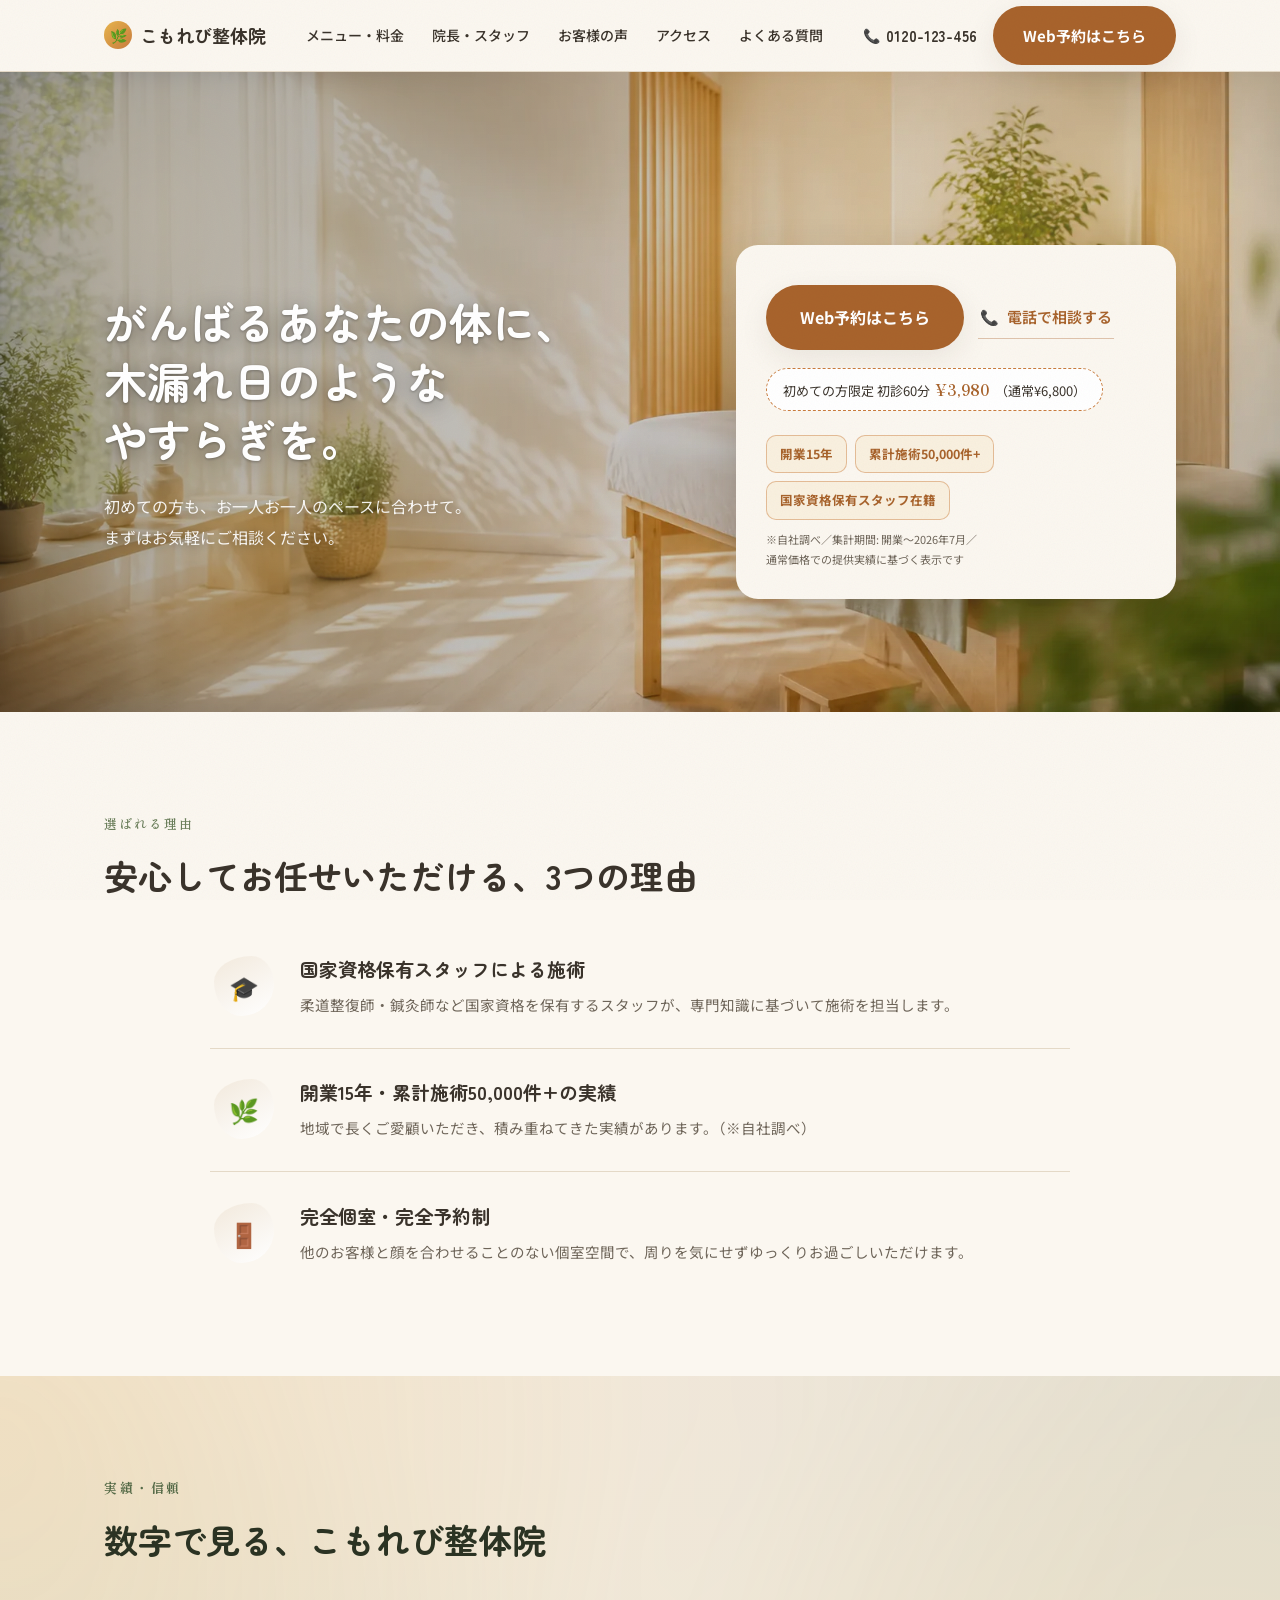
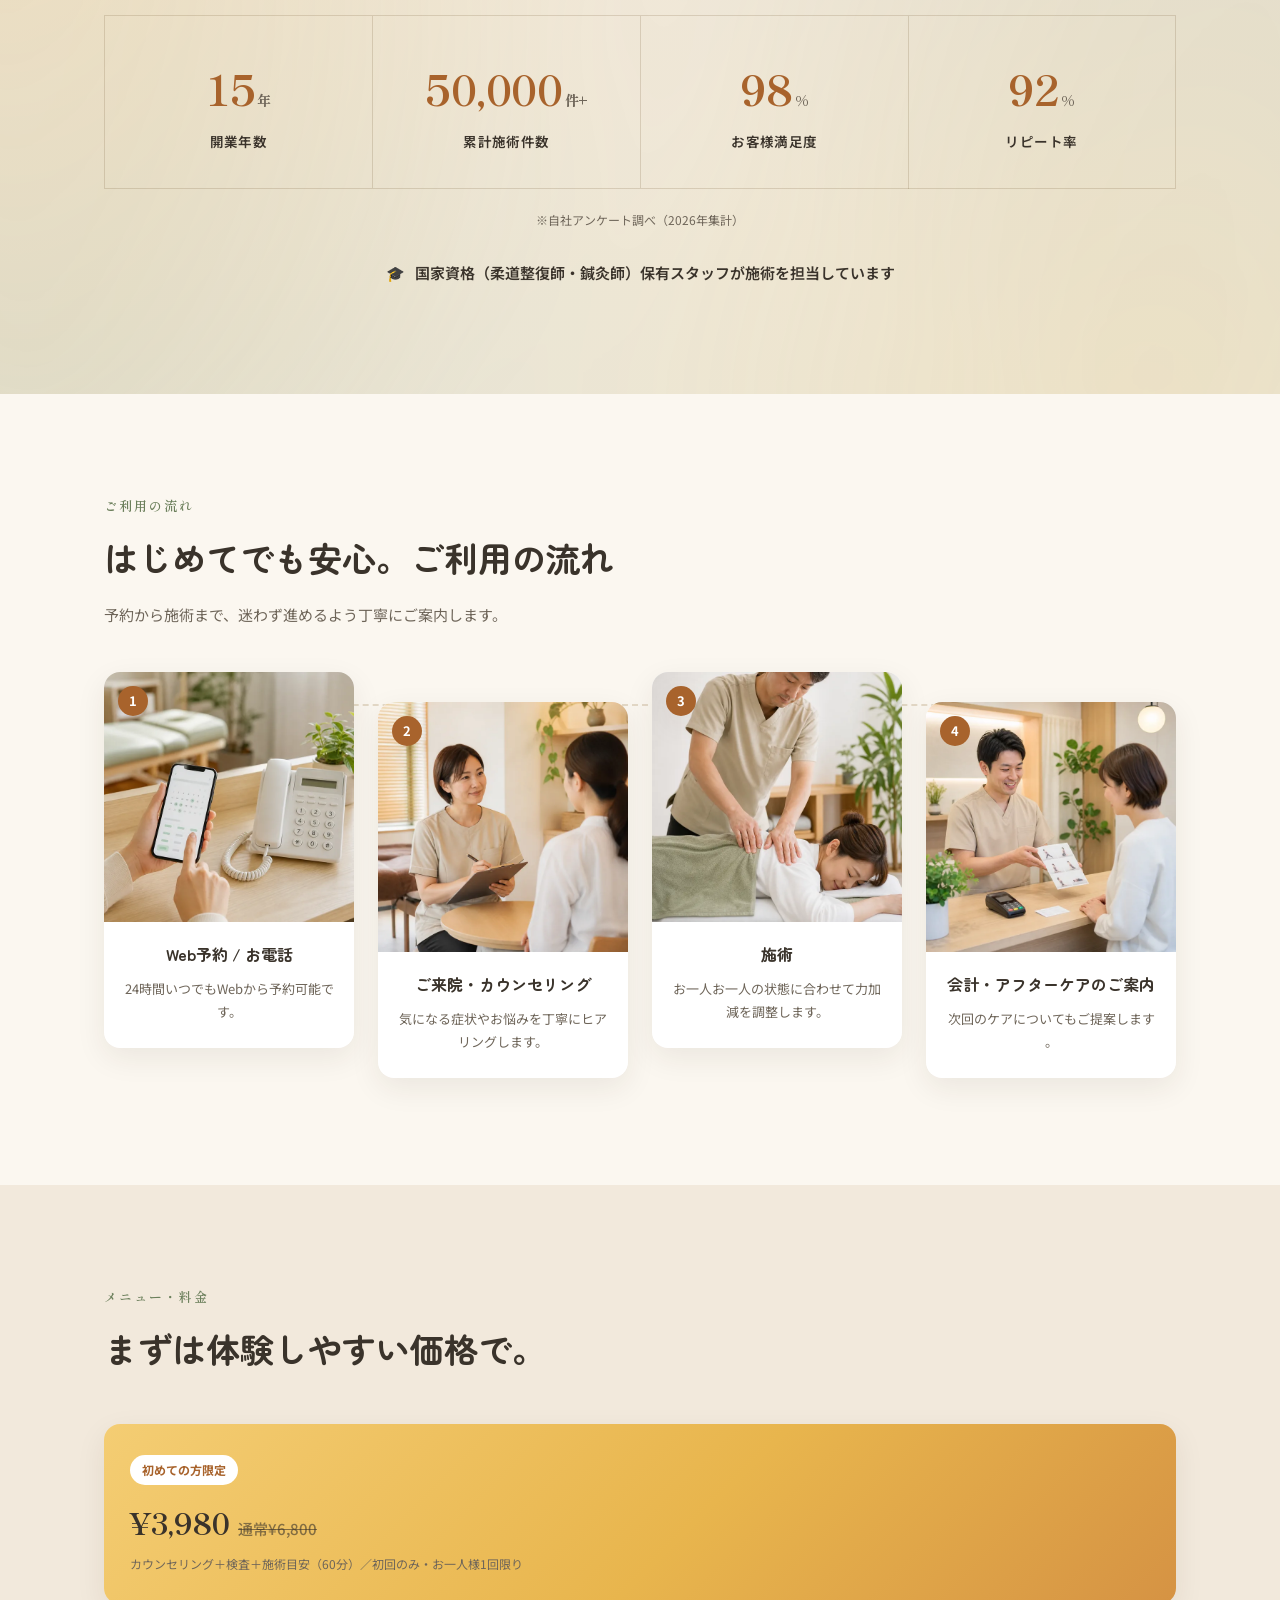
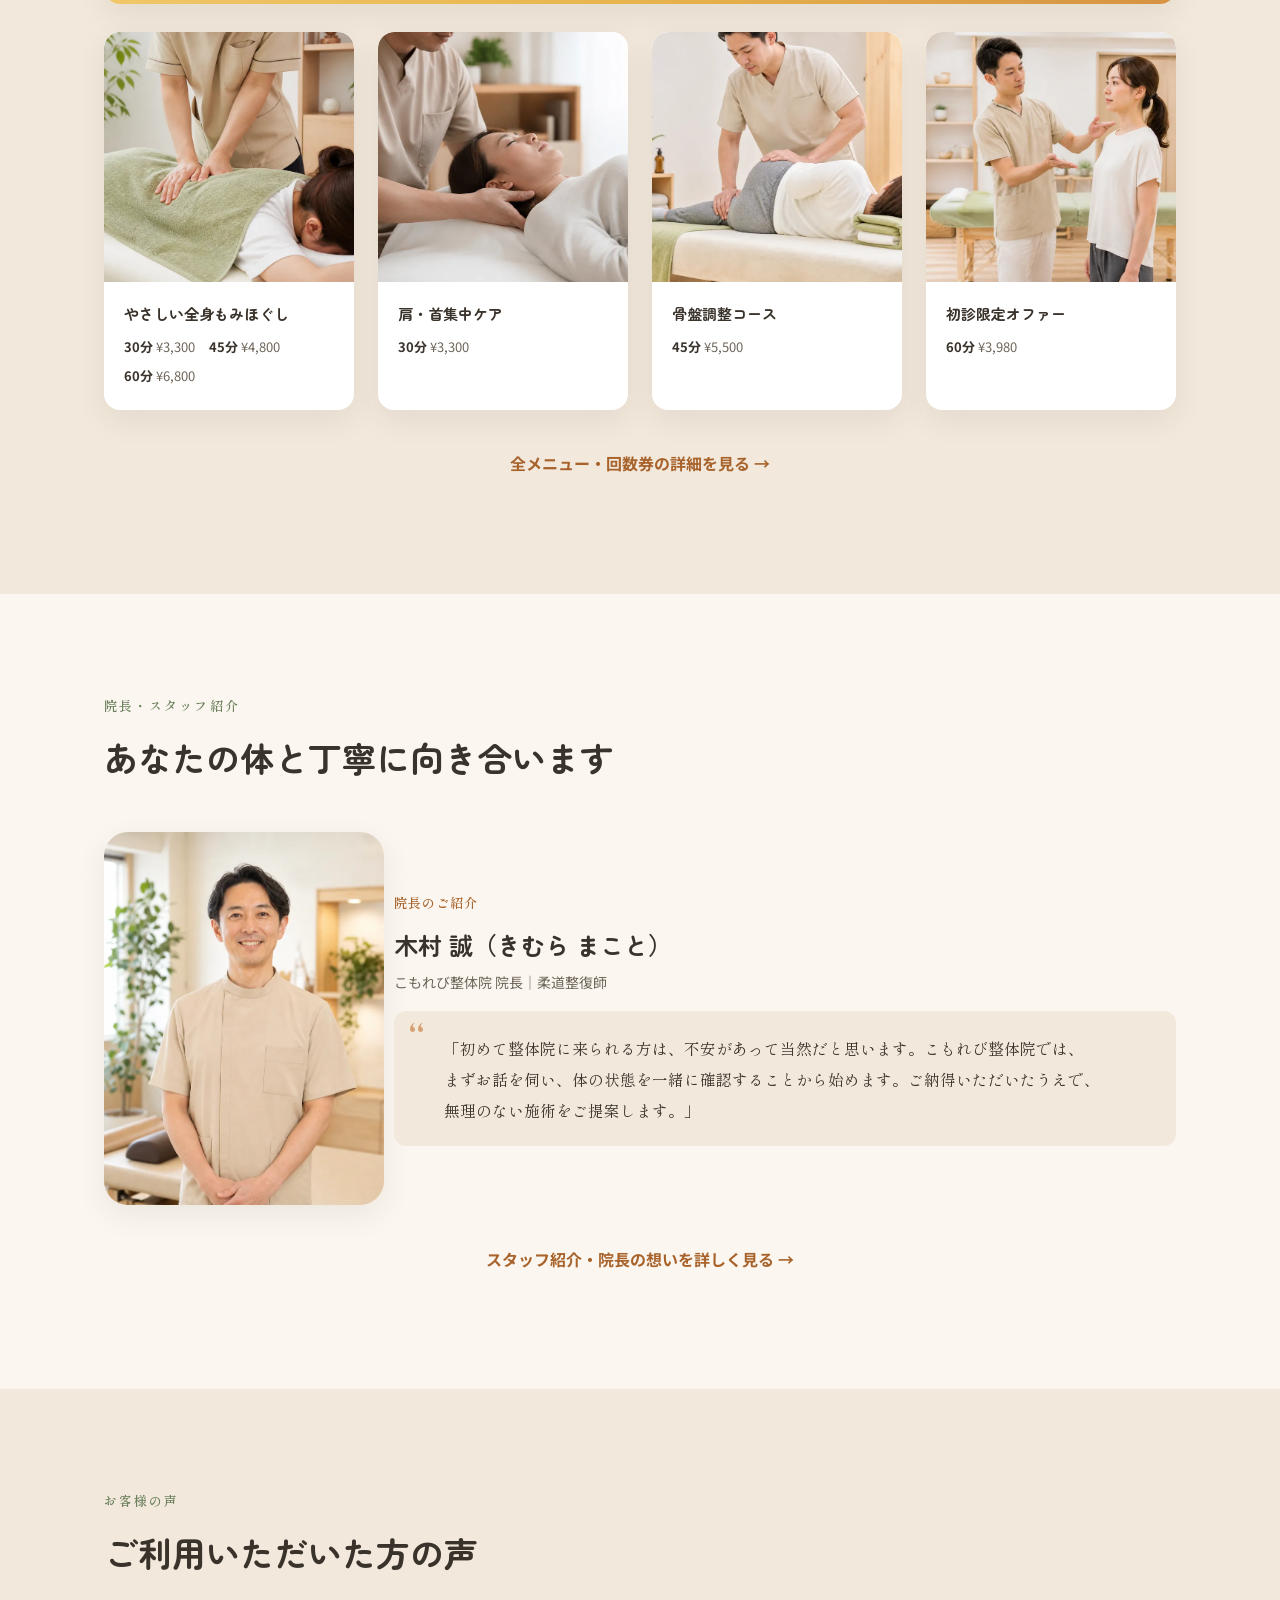
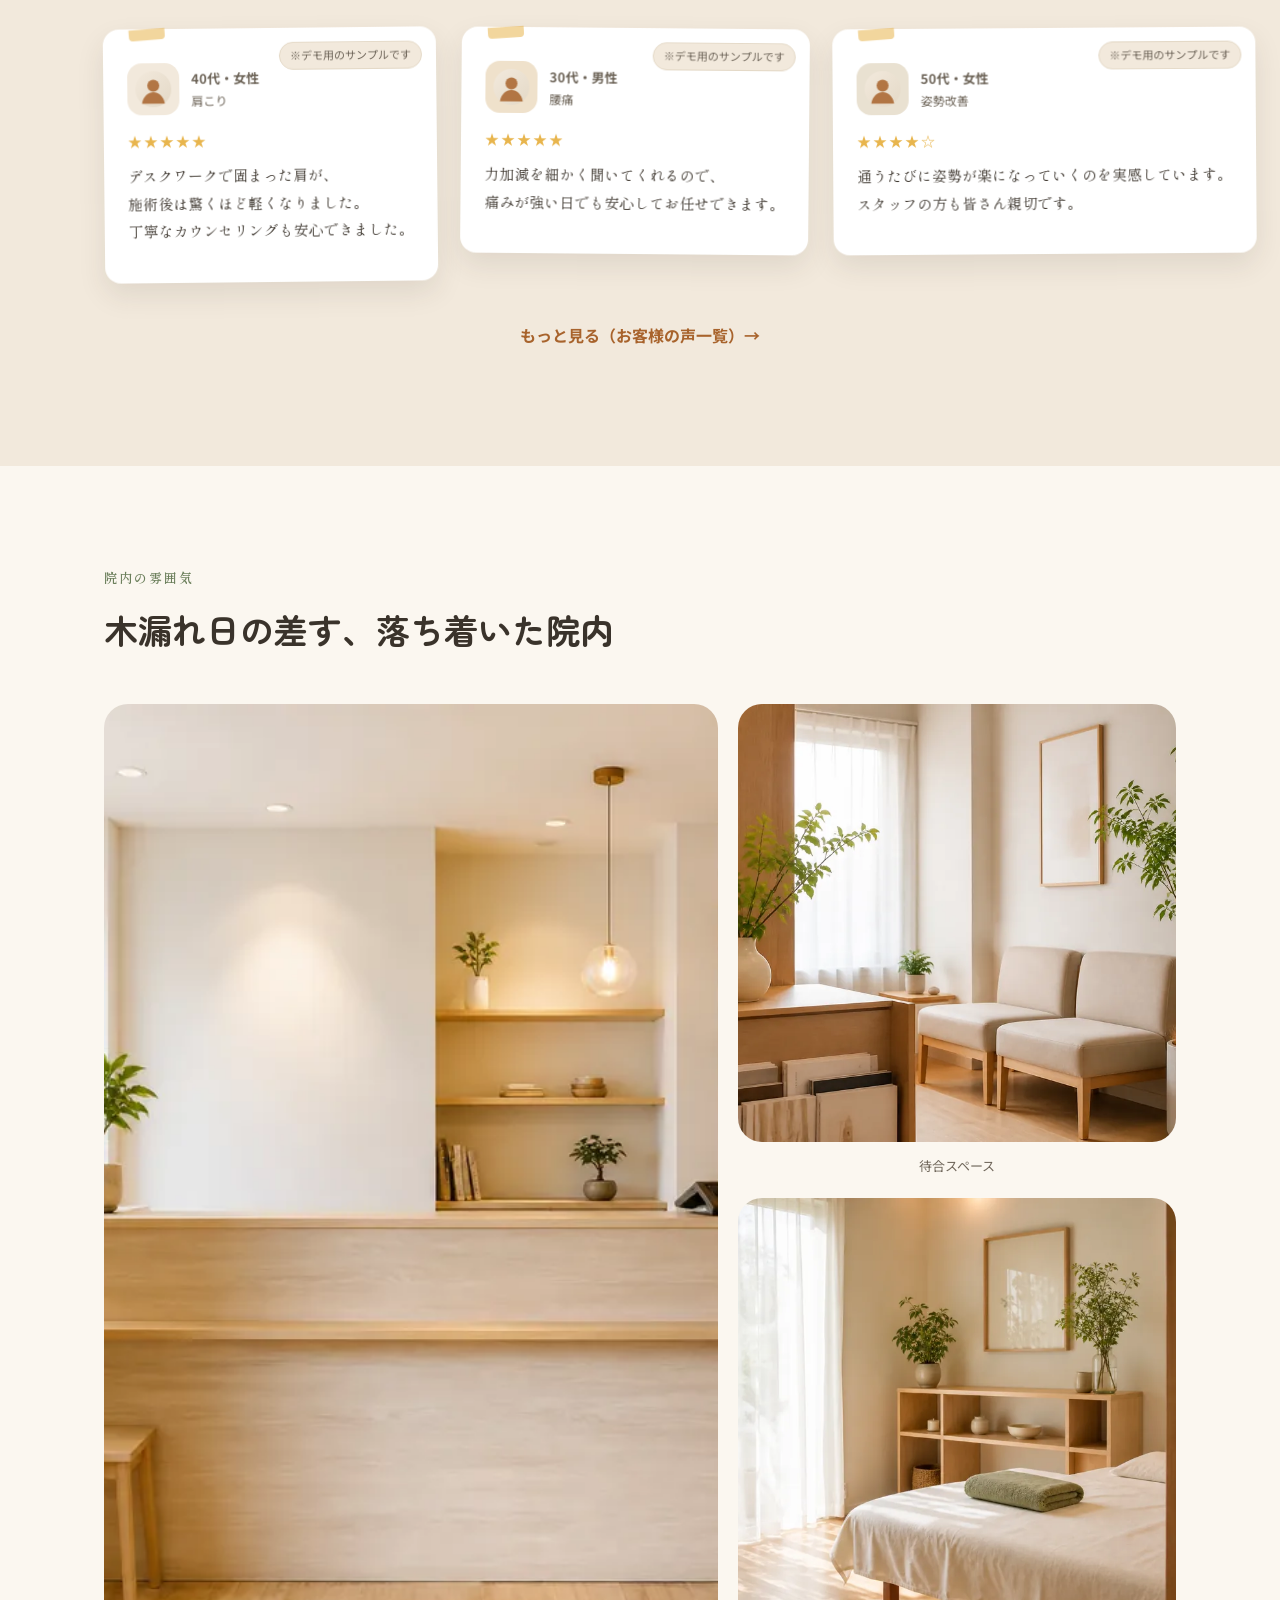
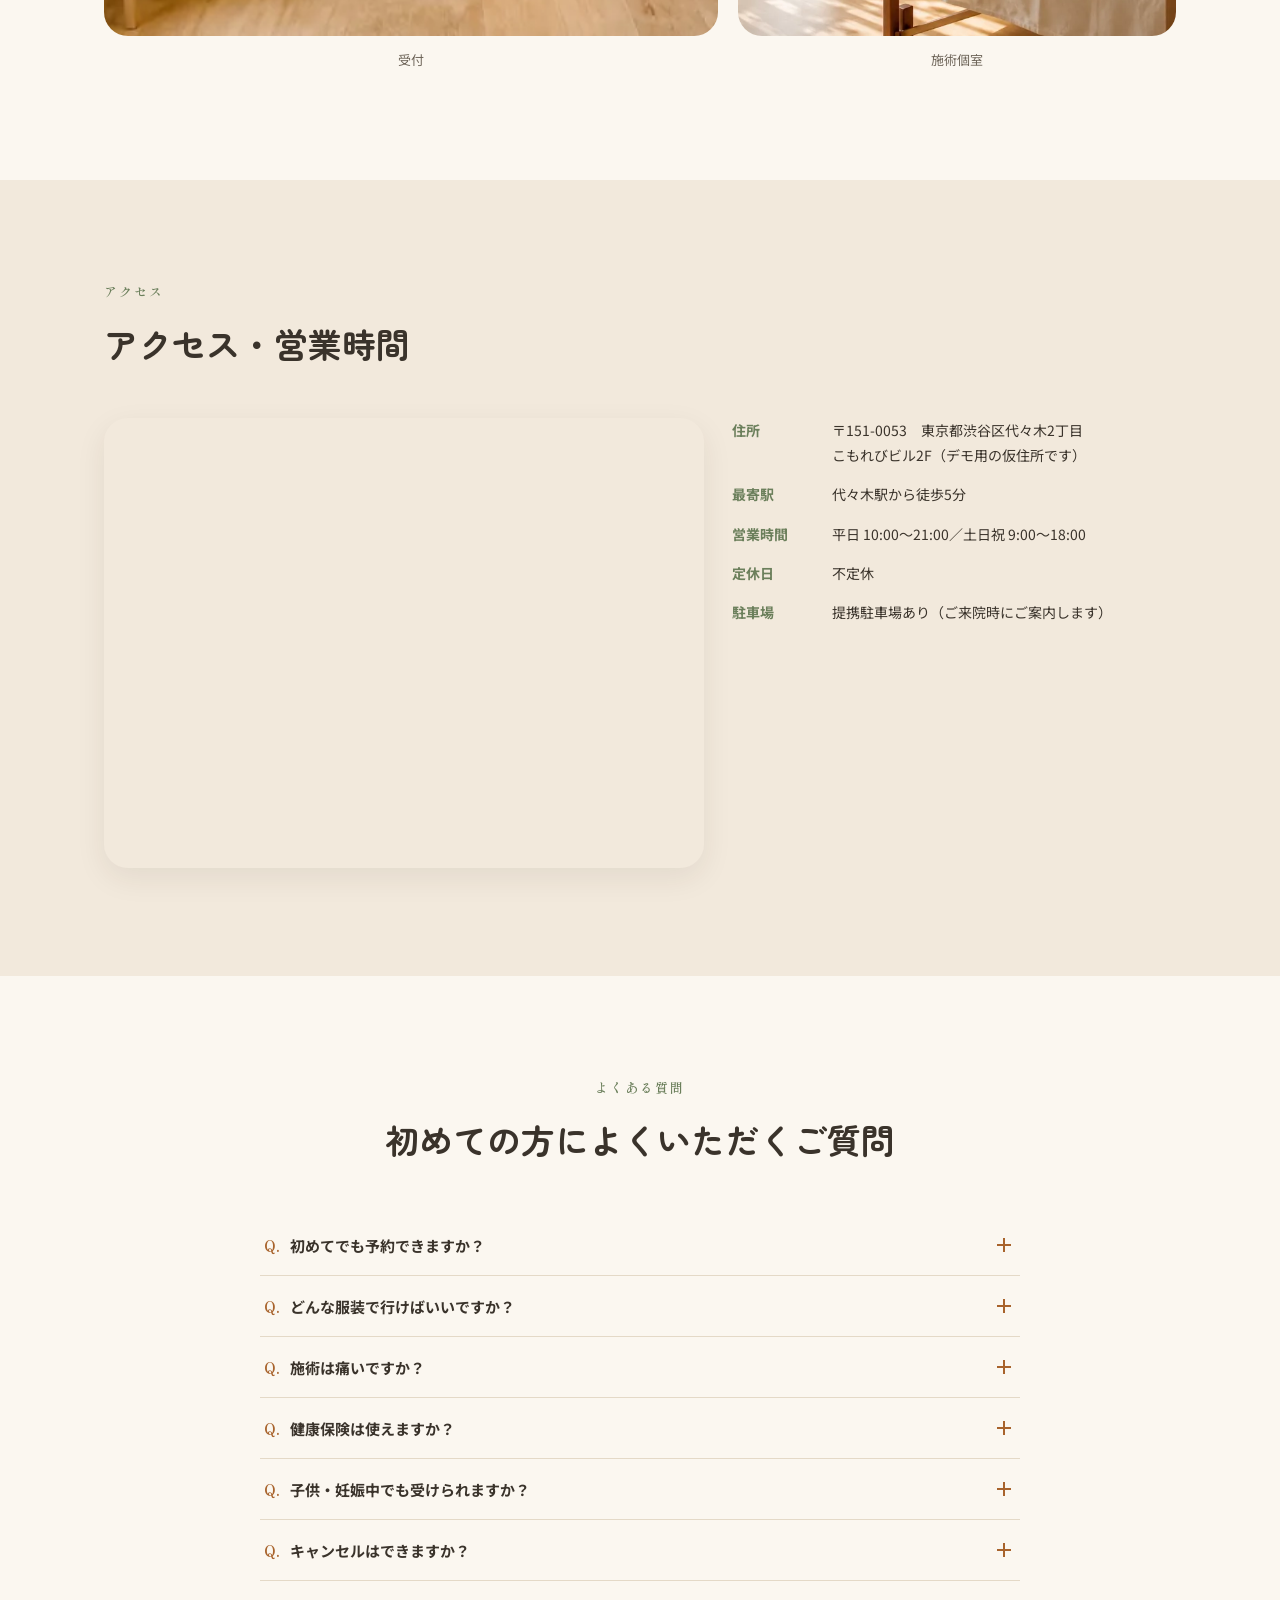
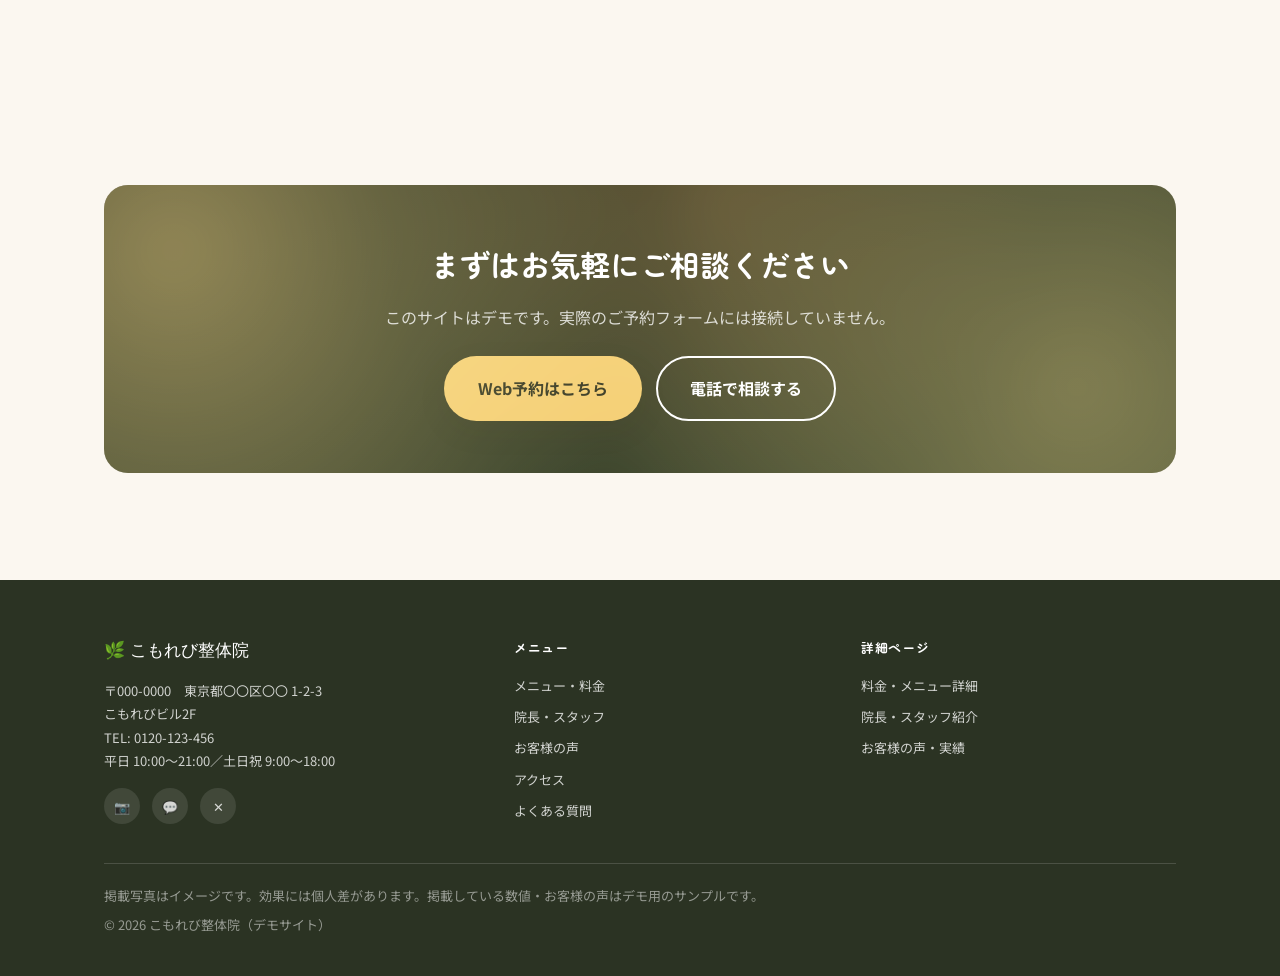
==== commit 96733915: "ファーストビューと実績セクションのデザイン刷新 - ヒーローを写真+浮遊カードのレイアウトに再構成し、見出しを写真左側に   大きく配置。改行位置は意味のまとまり単位で固定し、幅が変わっても   崩れ" ====
--- a/index.html
+++ b/index.html
@@ -8,12 +8,18 @@
 <meta property="og:title" content="こもれび整体院｜信頼と実績の整体院">
 <meta property="og:description" content="国家資格保有スタッフが施術を担当。初めての方限定の初診割引もご用意しています。">
 <meta property="og:type" content="website">
+<meta property="og:image" content="https://komorebi-seitai-demo-40j.pages.dev/images/hero-main.webp">
+<meta property="og:url" content="https://komorebi-seitai-demo-40j.pages.dev/">
+<meta name="twitter:card" content="summary_large_image">
+<link rel="icon" href="data:image/svg+xml,%3Csvg xmlns='http://www.w3.org/2000/svg' viewBox='0 0 32 32'%3E%3Cdefs%3E%3ClinearGradient id='g' x1='0' y1='0' x2='1' y2='1'%3E%3Cstop offset='0' stop-color='%23E8B54D'/%3E%3Cstop offset='1' stop-color='%23C97C3D'/%3E%3C/linearGradient%3E%3C/defs%3E%3Ccircle cx='16' cy='16' r='16' fill='url(%23g)'/%3E%3Cpath d='M16 6c-5 3-7 8-4 15 1-5 4-8 8-9-3 1-5 3-6 6 4-1 7-5 6-10-1 2-2 3-4 4 1-2 1-4 0-6z' fill='white' fill-opacity='0.92'/%3E%3C/svg%3E">
 <link rel="preconnect" href="https://fonts.googleapis.com">
 <link rel="preconnect" href="https://fonts.gstatic.com" crossorigin>
-<link href="https://fonts.googleapis.com/css2?family=Zen+Maru+Gothic:wght@500;700&family=Noto+Sans+JP:wght@400;500;700&display=swap" rel="stylesheet">
-<link rel="stylesheet" href="css/style.css?v=4">
+<link href="https://fonts.googleapis.com/css2?family=Zen+Maru+Gothic:wght@500;700&family=Shippori+Mincho:wght@500;600;700&family=Noto+Sans+JP:wght@400;500;700&display=swap" rel="stylesheet">
+<link rel="stylesheet" href="css/style.css?v=10">
 </head>
 <body>
+
+<a class="skip-link" href="#main-content">メインコンテンツへスキップ</a>
 
 <header class="site-header">
   <div class="container">
@@ -45,34 +51,35 @@
   </nav>
 </header>
 
-<main>
+<main id="main-content">
 
   <!-- 5-2 Hero -->
   <section class="hero" id="hero">
     <div class="hero-bg">
       <img src="images/hero-main.webp" alt="木漏れ日が差し込む、こもれび整体院の施術個室">
     </div>
-    <div class="container">
+    <div class="komorebi-dapple" aria-hidden="true"></div>
+    <div class="container hero-container">
+      <div class="hero-headline reveal">
+        <h1><span class="unit">がんばるあなたの体に、</span><br><span class="unit">木漏れ日のような</span><br><span class="unit">やすらぎを。</span></h1>
+        <p class="hero-lead">初めての方も、お一人お一人のペースに合わせて。まずはお気軽にご相談ください。</p>
+      </div>
       <div class="hero-copy reveal">
-        <h1>がんばるあなたの体に、<br>木漏れ日のようなやすらぎを。</h1>
-        <p class="sub">初めての方も、お一人お一人のペースに合わせて。まずはお気軽にご相談ください。</p>
+        <div class="btn-row hero-cta">
+          <a class="btn btn--primary btn--lg" href="index.html#final-cta">Web予約はこちら</a>
+          <a class="hero-tel" href="tel:0120123456"><span aria-hidden="true">📞</span>電話で相談する</a>
+        </div>
+
+        <div class="hero-offer">
+          初めての方限定 初診60分 <strong>¥3,980</strong>（通常¥6,800）
+        </div>
 
         <div class="badge-row">
           <div class="badge"><span class="num">開業15年</span></div>
           <div class="badge"><span class="num">累計施術50,000件+</span></div>
           <div class="badge"><span class="num">国家資格保有スタッフ在籍</span></div>
         </div>
-        <p class="footnote">※自社調べ／集計期間: 開業〜2026年7月</p>
-
-        <div class="btn-row btn-row--center hero-cta">
-          <a class="btn btn--primary btn--lg" href="index.html#final-cta">Web予約はこちら</a>
-          <a class="btn btn--outline-light btn--lg" href="tel:0120123456">電話で相談する</a>
-        </div>
-
-        <div class="hero-offer">
-          初めての方限定 初診60分 <strong>¥3,980</strong>（通常¥6,800）
-        </div>
-        <p class="footnote">※通常価格での提供実績に基づく表示です</p>
+        <p class="footnote">※自社調べ／集計期間: 開業〜2026年7月／通常価格での提供実績に基づく表示です</p>
       </div>
     </div>
   </section>
@@ -84,38 +91,44 @@
         <span class="eyebrow">選ばれる理由</span>
         <h2>安心してお任せいただける、3つの理由</h2>
       </div>
-      <div class="grid grid--3">
-        <div class="card reveal">
-          <div class="icon" aria-hidden="true">🎓</div>
-          <h3>国家資格保有スタッフによる施術</h3>
-          <p>柔道整復師・鍼灸師など国家資格を保有するスタッフが、専門知識に基づいて施術を担当します。</p>
-        </div>
-        <div class="card reveal">
-          <div class="icon" aria-hidden="true">🌿</div>
-          <h3>開業15年・累計施術50,000件+の実績</h3>
-          <p>地域で長くご愛顧いただき、積み重ねてきた実績があります。（※自社調べ）</p>
-        </div>
-        <div class="card reveal">
-          <div class="icon" aria-hidden="true">🚪</div>
-          <h3>完全個室・完全予約制</h3>
-          <p>他のお客様と顔を合わせることのない個室空間で、周りを気にせずゆっくりお過ごしいただけます。</p>
+      <div class="reasons-list">
+        <div class="reason-item reveal">
+          <div class="reason-icon" aria-hidden="true">🎓</div>
+          <div class="reason-body">
+            <h3>国家資格保有スタッフによる施術</h3>
+            <p>柔道整復師・鍼灸師など国家資格を保有するスタッフが、専門知識に基づいて施術を担当します。</p>
+          </div>
+        </div>
+        <div class="reason-item reveal">
+          <div class="reason-icon" aria-hidden="true">🌿</div>
+          <div class="reason-body">
+            <h3>開業15年・累計施術50,000件+の実績</h3>
+            <p>地域で長くご愛顧いただき、積み重ねてきた実績があります。（※自社調べ）</p>
+          </div>
+        </div>
+        <div class="reason-item reveal">
+          <div class="reason-icon" aria-hidden="true">🚪</div>
+          <div class="reason-body">
+            <h3>完全個室・完全予約制</h3>
+            <p>他のお客様と顔を合わせることのない個室空間で、周りを気にせずゆっくりお過ごしいただけます。</p>
+          </div>
         </div>
       </div>
     </div>
   </section>
 
   <!-- 5-4 実績・信頼セクション -->
-  <section class="section section--alt" id="stats">
+  <section class="section stats-band" id="stats">
     <div class="container">
       <div class="section-head reveal">
         <span class="eyebrow">実績・信頼</span>
         <h2>数字で見る、こもれび整体院</h2>
       </div>
-      <div class="stats-grid">
-        <div class="stat-card reveal"><span class="value">15<span class="unit">年</span></span><span class="label">開業年数</span></div>
-        <div class="stat-card reveal"><span class="value">50,000<span class="unit">件+</span></span><span class="label">累計施術件数</span></div>
-        <div class="stat-card reveal"><span class="value">98<span class="unit">%</span></span><span class="label">お客様満足度</span></div>
-        <div class="stat-card reveal"><span class="value">92<span class="unit">%</span></span><span class="label">リピート率</span></div>
+      <div class="stats-row">
+        <div class="stat-block reveal"><span class="value">15<span class="unit">年</span></span><span class="label">開業年数</span></div>
+        <div class="stat-block reveal"><span class="value">50,000<span class="unit">件+</span></span><span class="label">累計施術件数</span></div>
+        <div class="stat-block reveal"><span class="value">98<span class="unit">%</span></span><span class="label">お客様満足度</span></div>
+        <div class="stat-block reveal"><span class="value">92<span class="unit">%</span></span><span class="label">リピート率</span></div>
       </div>
       <p class="source-note">※自社アンケート調べ（2026年集計）</p>
       <p class="cert-note"><span aria-hidden="true">🎓</span>国家資格（柔道整復師・鍼灸師）保有スタッフが施術を担当しています</p>
@@ -179,7 +192,7 @@
         <div>
           <span class="tag">初めての方限定</span>
           <div class="price">¥3,980<span class="strike">通常¥6,800</span></div>
-          <p class="footnote" style="text-align:left;">カウンセリング＋検査＋施術目安（60分）／初回のみ・お一人様1回限り</p>
+          <p class="footnote">カウンセリング＋検査＋施術目安（60分）／初回のみ・お一人様1回限り</p>
         </div>
       </div>
 
@@ -235,7 +248,7 @@
         <img src="images/staff-director.webp" alt="院長 木村誠" loading="lazy">
         <div class="content">
           <span class="profile-eyebrow">院長のご紹介</span>
-          <p class="name" style="font-family:var(--font-heading);font-weight:700;">木村 誠（きむら まこと）</p>
+          <p class="name">木村 誠（きむら まこと）</p>
           <p class="role">こもれび整体院 院長｜柔道整復師</p>
           <div class="profile-quote">「初めて整体院に来られる方は、不安があって当然だと思います。こもれび整体院では、まずお話を伺い、体の状態を一緒に確認することから始めます。ご納得いただいたうえで、無理のない施術をご提案します。」</div>
         </div>
@@ -357,7 +370,7 @@
   <!-- 5-11 FAQ -->
   <section class="section" id="faq">
     <div class="container">
-      <div class="section-head reveal">
+      <div class="section-head section-head--center reveal">
         <span class="eyebrow">よくある質問</span>
         <h2>初めての方によくいただくご質問</h2>
       </div>
@@ -483,6 +496,6 @@
   <a class="book" href="index.html#final-cta"><span aria-hidden="true">🌿</span>Web予約</a>
 </div>
 
-<script src="js/main.js?v=4"></script>
+<script src="js/main.js?v=6"></script>
 </body>
 </html>
--- a/css/style.css
+++ b/css/style.css
@@ -1,5 +1,6 @@
 /* ==========================================================================
    こもれび整体院 デモサイト共通スタイル
+   コンセプト: 木漏れ日（komorebi）— 森の梢を抜ける光の斑点
    ========================================================================== */
 
 :root {
@@ -7,6 +8,11 @@
   --color-primary-dark: #A8632C; /* CTAボタン塗り色（AA適合） */
   --color-secondary: #6B7F5B;
   --color-accent: #E8B54D;
+  --color-gold-bright: #F4CD73; /* 木漏れ日の光そのものの色（暗背景専用） */
+  --color-canopy: #2B3323;      /* 森影の最深色（終幕＝最終CTA・フッターのみで使用） */
+  --color-canopy-light: #3E4A30;
+  --color-deep: #6E4021;        /* 木漏れ日の帯用：クリーム〜テラコッタと同じ暖色系統を濃くした色 */
+  --color-deep-light: #9C5A2A;
   --color-bg-1: #FBF7F0;
   --color-bg-2: #F2E9DC;
   --color-text: #3A332B;
@@ -17,8 +23,9 @@
   --radius-card: 16px;
   --radius-pill: 999px;
   --radius-image: 24px;
-
-  --shadow-soft: 0 8px 24px rgba(58, 51, 43, 0.08);
+  --radius-blob: 63% 37% 54% 46% / 43% 47% 53% 57%;
+
+  --shadow-soft: 0 10px 30px rgba(53, 40, 22, 0.08);
 
   --header-height: 72px;
   --mobile-cta-height: 64px;
@@ -28,6 +35,7 @@
 
   --font-heading: "Zen Maru Gothic", sans-serif;
   --font-body: "Noto Sans JP", sans-serif;
+  --font-accent: "Shippori Mincho", serif;
 }
 
 /* ---------- Reset ---------- */
@@ -40,6 +48,8 @@
   background: var(--color-bg-1);
   line-height: 1.8;
   -webkit-font-smoothing: antialiased;
+  word-break: keep-all;
+  overflow-wrap: break-word;
 }
 img { max-width: 100%; display: block; }
 a { color: inherit; text-decoration: none; }
@@ -53,6 +63,31 @@
   scroll-margin-top: 88px;
 }
 
+/* ---------- フォーカスリング（キーボード操作時のみ表示） ---------- */
+:focus-visible {
+  outline: 2px solid var(--color-primary-dark);
+  outline-offset: 3px;
+  border-radius: 4px;
+}
+.stats-band :focus-visible,
+.training-block :focus-visible,
+.final-cta :focus-visible,
+.site-footer :focus-visible {
+  outline-color: var(--color-gold-bright);
+}
+
+/* ---------- 紙の質感（全面にごく薄いグレインを重ねる） ---------- */
+body::after {
+  content: "";
+  position: fixed;
+  inset: 0;
+  z-index: 999;
+  pointer-events: none;
+  opacity: 0.05;
+  mix-blend-mode: multiply;
+  background-image: url("data:image/svg+xml,%3Csvg xmlns='http://www.w3.org/2000/svg' width='160' height='160'%3E%3Cfilter id='n'%3E%3CfeTurbulence type='fractalNoise' baseFrequency='0.85' numOctaves='2' stitchTiles='stitch'/%3E%3C/filter%3E%3Crect width='100%25' height='100%25' filter='url(%23n)'/%3E%3C/svg%3E");
+}
+
 .container {
   width: 100%;
   max-width: 1120px;
@@ -61,27 +96,34 @@
 }
 
 .section {
-  padding: var(--section-gap-sp) 0;
+  padding: var(--section-gap-sp) 0 calc(var(--section-gap-sp) + 8px);
 }
 @media (min-width: 768px) {
-  .section { padding: var(--section-gap-pc) 0; }
+  .section { padding: var(--section-gap-pc) 0 calc(var(--section-gap-pc) + 12px); }
 }
 .section--alt { background: var(--color-bg-2); }
 
 .section-head {
+  text-align: left;
+  max-width: 640px;
+  margin: 0 0 44px;
+}
+.section-head--center {
   text-align: center;
-  margin-bottom: 40px;
+  margin-left: auto;
+  margin-right: auto;
 }
 .section-head .eyebrow {
   display: inline-block;
+  font-family: var(--font-accent);
   color: var(--color-secondary);
-  font-weight: 700;
-  letter-spacing: 0.08em;
+  font-weight: 600;
+  letter-spacing: 0.16em;
   font-size: 13px;
-  margin-bottom: 8px;
+  margin-bottom: 10px;
 }
 .section-head h2 {
-  font-size: clamp(24px, 4vw, 32px);
+  font-size: clamp(24px, 4vw, 34px);
   margin-bottom: 12px;
 }
 .section-head p {
@@ -147,6 +189,24 @@
   min-height: 44px;
 }
 .link-more:hover { text-decoration: underline; }
+
+/* ---------- スキップリンク ---------- */
+.skip-link {
+  position: fixed;
+  top: -60px;
+  left: 12px;
+  z-index: 100;
+  background: var(--color-primary-dark);
+  color: var(--color-white);
+  padding: 12px 20px;
+  border-radius: 8px;
+  font-weight: 700;
+  font-size: 14px;
+  transition: top 0.2s ease;
+}
+.skip-link:focus {
+  top: 12px;
+}
 
 /* ---------- Header ---------- */
 .site-header {
@@ -195,13 +255,27 @@
   gap: 28px;
 }
 .main-nav a {
+  position: relative;
   font-size: 14px;
   font-weight: 500;
   min-height: 44px;
   display: inline-flex;
   align-items: center;
 }
+.main-nav a::after {
+  content: "";
+  position: absolute;
+  left: 0;
+  right: 0;
+  bottom: 14px;
+  height: 2px;
+  background: var(--color-primary-dark);
+  transform: scaleX(0);
+  transform-origin: right;
+  transition: transform 0.25s cubic-bezier(0.22, 1, 0.36, 1);
+}
 .main-nav a:hover { color: var(--color-primary-dark); }
+.main-nav a:hover::after { transform: scaleX(1); transform-origin: left; }
 
 .header-actions {
   display: flex;
@@ -274,6 +348,9 @@
   font-weight: 700;
   border-bottom: 1px solid var(--color-border);
 }
+.mobile-nav a[aria-current="page"] {
+  color: var(--color-primary-dark);
+}
 .mobile-nav .mobile-nav-phone {
   margin-top: 20px;
   display: flex;
@@ -291,14 +368,51 @@
   .mobile-nav { display: none; }
 }
 
-/* ---------- Hero（背景写真＋テキストオーバーレイ） ---------- */
+/* ---------- 木漏れ日ダプル（signature light texture） ---------- */
+@keyframes komorebi-drift {
+  0%   { transform: translate(0, 0) scale(1) rotate(0deg); }
+  50%  { transform: translate(-2.5%, 3%) scale(1.06) rotate(1.5deg); }
+  100% { transform: translate(2.5%, -2%) scale(1.03) rotate(-1deg); }
+}
+.hero .komorebi-dapple {
+  position: absolute;
+  inset: 0;
+  z-index: 0;
+  pointer-events: none;
+  opacity: 0.6;
+  filter: blur(14px);
+  mix-blend-mode: screen;
+  background-image:
+    radial-gradient(circle at 12% 22%, rgba(244, 205, 115, 0.55) 0%, rgba(244, 205, 115, 0) 42%),
+    radial-gradient(circle at 85% 18%, rgba(244, 205, 115, 0.4) 0%, rgba(244, 205, 115, 0) 38%),
+    radial-gradient(circle at 72% 78%, rgba(201, 124, 61, 0.35) 0%, rgba(201, 124, 61, 0) 40%),
+    radial-gradient(circle at 22% 82%, rgba(244, 205, 115, 0.3) 0%, rgba(244, 205, 115, 0) 35%);
+  animation: komorebi-drift 50s ease-in-out infinite alternate;
+}
+.stats-band { position: relative; overflow: hidden; }
+.final-cta { position: relative; overflow: hidden; }
+.final-cta::before {
+  content: "";
+  position: absolute;
+  inset: -18%;
+  pointer-events: none;
+  filter: blur(22px);
+  mix-blend-mode: screen;
+  background-image:
+    radial-gradient(circle at 18% 30%, rgba(244, 205, 115, 0.5) 0%, rgba(244, 205, 115, 0) 40%),
+    radial-gradient(circle at 80% 65%, rgba(244, 205, 115, 0.38) 0%, rgba(244, 205, 115, 0) 40%),
+    radial-gradient(circle at 55% 15%, rgba(201, 124, 61, 0.3) 0%, rgba(201, 124, 61, 0) 38%);
+  animation: komorebi-drift 54s ease-in-out infinite alternate;
+}
+
+/* ---------- Hero（背景写真＋浮遊カード） ---------- */
 .hero {
   position: relative;
   overflow: hidden;
-  min-height: 640px;
-  display: flex;
-  align-items: center;
-  padding: calc(var(--header-height) + 40px) 0 64px;
+  min-height: 600px;
+  display: flex;
+  align-items: center;
+  padding: calc(var(--header-height) + 28px) 0 40px;
 }
 .hero-bg {
   position: absolute;
@@ -314,62 +428,108 @@
   content: "";
   position: absolute;
   inset: 0;
-  background: linear-gradient(
-    180deg,
-    rgba(30, 24, 17, 0.58) 0%,
-    rgba(30, 24, 17, 0.5) 40%,
-    rgba(30, 24, 17, 0.66) 100%
-  );
+  background: linear-gradient(180deg, rgba(20, 15, 10, 0.24) 0%, rgba(20, 15, 10, 0.4) 100%);
 }
 .hero .container {
   position: relative;
   z-index: 1;
 }
-.hero-copy { text-align: center; max-width: 720px; margin: 0 auto; }
-.hero-copy h1 {
+.hero-container {
+  display: flex;
+  flex-direction: column;
+  gap: 28px;
+}
+
+/* 大見出し：写真の空いたスペースを埋める大きめテキスト */
+.hero-headline h1 {
   color: var(--color-white);
-  font-size: clamp(28px, 5vw, 42px);
-  line-height: 1.5;
-  margin-bottom: 16px;
-  text-shadow: 0 2px 16px rgba(0, 0, 0, 0.25);
-}
-.hero-copy .sub {
+  font-size: clamp(21px, 6vw, 32px);
+  line-height: 1.35;
+  letter-spacing: -0.02em;
+  text-wrap: balance;
+  margin: 0;
+  text-shadow: 0 3px 22px rgba(0, 0, 0, 0.38), 0 1px 3px rgba(0, 0, 0, 0.3);
+}
+.hero-headline h1 .unit {
+  white-space: nowrap;
+}
+.hero-lead {
   color: rgba(255, 255, 255, 0.92);
   font-size: 16px;
-  margin-bottom: 28px;
-  text-shadow: 0 1px 8px rgba(0, 0, 0, 0.2);
+  line-height: 1.9;
+  max-width: 420px;
+  margin: 22px 0 0;
+  text-shadow: 0 1px 10px rgba(0, 0, 0, 0.35);
+}
+
+/* 補足情報・CTAを内包する浮遊カード（写真に直接テキストを重ねない） */
+.hero-copy {
+  text-align: left;
+  background: var(--color-bg-1);
+  max-width: 480px;
+  padding: 26px 20px 24px;
+  border-radius: 22px;
+  box-shadow: 0 24px 50px rgba(53, 40, 22, 0.24);
 }
 .hero .footnote {
-  color: rgba(255, 255, 255, 0.8);
+  color: var(--color-text-sub);
+  font-size: 11px;
+  text-align: left;
+  margin-top: 10px;
 }
 @media (max-width: 767px) {
-  .hero { min-height: 560px; }
+  .hero { min-height: 0; padding-bottom: 32px; }
+}
+@media (min-width: 768px) {
+  .hero-bg::after {
+    background: linear-gradient(100deg, rgba(18, 13, 8, 0.5) 0%, rgba(18, 13, 8, 0.22) 55%, rgba(18, 13, 8, 0.1) 100%);
+  }
+  .hero-headline h1 { font-size: clamp(32px, 5.2vw, 46px); }
+}
+@media (min-width: 1024px) {
+  .hero { min-height: 640px; }
+  .hero-container {
+    flex-direction: row;
+    align-items: center;
+    justify-content: space-between;
+    gap: 40px;
+  }
+  .hero-headline {
+    flex: 1 1 auto;
+    max-width: 620px;
+  }
+  .hero-headline h1 { font-size: clamp(30px, 3.4vw, 44px); }
+  .hero-copy {
+    flex: 0 0 440px;
+    max-width: 440px;
+    padding: 34px 30px 30px;
+  }
 }
 
 .badge-row {
   display: flex;
   flex-wrap: wrap;
-  justify-content: center;
-  gap: 12px;
-  margin: 28px 0 6px;
+  justify-content: flex-start;
+  align-items: center;
+  gap: 8px;
+  margin: 24px 0 4px;
 }
 .badge {
-  display: flex;
-  align-items: center;
-  gap: 10px;
-  background: var(--color-white);
-  border: 1px solid var(--color-border);
-  border-radius: var(--radius-pill);
-  padding: 10px 18px;
-  box-shadow: var(--shadow-soft);
+  display: inline-flex;
+  align-items: center;
+  background: rgba(232, 181, 77, 0.1);
+  border: 1.5px solid rgba(201, 124, 61, 0.45);
+  border-radius: 10px;
+  padding: 7px 13px;
+  box-shadow: none;
 }
 .badge .num {
   font-family: var(--font-body);
   font-weight: 700;
-  font-size: 15px;
+  letter-spacing: 0;
+  font-size: 12.5px;
   color: var(--color-primary-dark);
 }
-.badge .label { font-size: 12px; color: var(--color-text-sub); }
 
 .footnote {
   font-size: 12px;
@@ -378,18 +538,36 @@
   margin-top: 6px;
 }
 
-.hero-cta { margin-top: 28px; }
+.hero-cta { margin-top: 6px; }
+.hero-tel {
+  display: inline-flex;
+  align-items: center;
+  gap: 8px;
+  min-height: 44px;
+  padding: 0 2px;
+  font-weight: 600;
+  font-size: 15px;
+  color: var(--color-primary-dark);
+  border-bottom: 1px solid rgba(168, 99, 44, 0.35);
+  transition: border-color 0.2s ease, transform 0.2s ease;
+}
+.hero-tel:hover {
+  border-bottom-color: var(--color-primary-dark);
+  transform: translateY(-2px);
+}
 .hero-offer {
   margin-top: 18px;
-  font-size: 14px;
+  font-size: 13px;
   color: var(--color-text);
   background: var(--color-white);
-  display: inline-block;
-  padding: 10px 18px;
+  display: inline-flex;
+  align-items: baseline;
+  gap: 6px;
+  padding: 7px 16px;
   border-radius: var(--radius-pill);
   border: 1px dashed var(--color-primary);
 }
-.hero-offer strong { color: var(--color-primary-dark); }
+.hero-offer strong { font-family: var(--font-accent); color: var(--color-primary-dark); font-size: 15px; }
 
 /* ---------- Cards / Grids ---------- */
 .grid {
@@ -409,7 +587,7 @@
 
 .card {
   background: var(--color-white);
-  border: 1px solid var(--color-border);
+  border: none;
   border-radius: var(--radius-card);
   padding: 28px 24px;
   box-shadow: var(--shadow-soft);
@@ -429,55 +607,125 @@
 .card h3 { font-size: 18px; margin-bottom: 10px; }
 .card p { color: var(--color-text-sub); font-size: 14px; }
 
-/* ---------- 実績・信頼セクション ---------- */
-.stats-grid {
+/* ---------- 選ばれる理由（並列カードではなく一続きのリストに） ---------- */
+.reasons-list {
+  max-width: 860px;
+  margin: 0 auto;
+  display: flex;
+  flex-direction: column;
+}
+.reason-item {
+  display: flex;
+  gap: 26px;
+  align-items: center;
+  padding: 30px 4px;
+  border-bottom: 1px solid var(--color-border);
+}
+.reason-item:first-child { padding-top: 4px; }
+.reason-item:last-child { border-bottom: none; padding-bottom: 4px; }
+.reason-icon {
+  flex-shrink: 0;
+  width: 60px;
+  height: 60px;
+  display: flex;
+  align-items: center;
+  justify-content: center;
+  font-size: 24px;
+  color: var(--color-primary-dark);
+  background: linear-gradient(150deg, var(--color-bg-2), var(--color-white));
+  border-radius: var(--radius-blob);
+}
+.reason-body h3 { font-size: 19px; margin-bottom: 8px; line-height: 1.5; }
+.reason-body p { color: var(--color-text-sub); font-size: 14.5px; }
+
+/* ---------- 実績・信頼セクション（生成り×セージの静かな木漏れ日） ---------- */
+.stats-band {
+  position: relative;
+  overflow: hidden;
+  background: linear-gradient(175deg, var(--color-bg-2) 0%, #EDE8D8 100%);
+}
+.stats-band::before {
+  content: "";
+  position: absolute;
+  inset: -20%;
+  pointer-events: none;
+  filter: blur(34px);
+  opacity: 0.55;
+  background-image:
+    radial-gradient(circle at 14% 20%, rgba(232, 181, 77, 0.32) 0%, rgba(232, 181, 77, 0) 44%),
+    radial-gradient(circle at 88% 12%, rgba(107, 127, 91, 0.22) 0%, rgba(107, 127, 91, 0) 40%),
+    radial-gradient(circle at 78% 88%, rgba(232, 181, 77, 0.24) 0%, rgba(232, 181, 77, 0) 42%),
+    radial-gradient(circle at 16% 84%, rgba(107, 127, 91, 0.2) 0%, rgba(107, 127, 91, 0) 38%);
+  animation: komorebi-drift 58s ease-in-out infinite alternate;
+}
+.stats-band .container {
+  position: relative;
+  z-index: 1;
+}
+.stats-band .eyebrow {
+  color: #566B48;
+  font-weight: 700;
+  letter-spacing: 0.2em;
+}
+.stats-band .section-head h2 {
+  color: var(--color-canopy);
+}
+
+.stats-row {
+  position: relative;
   display: grid;
   grid-template-columns: repeat(2, 1fr);
-  gap: 16px;
+  border-top: 1px solid rgba(107, 79, 39, 0.18);
+  border-left: 1px solid rgba(107, 79, 39, 0.18);
 }
 @media (min-width: 1024px) {
-  .stats-grid { grid-template-columns: repeat(4, 1fr); }
-}
-.stat-card {
-  background: var(--color-white);
-  border: 1px solid var(--color-border);
-  border-radius: var(--radius-card);
-  padding: 24px 16px;
+  .stats-row { grid-template-columns: repeat(4, 1fr); }
+}
+.stat-block {
+  padding: 34px 18px;
   text-align: center;
-  box-shadow: var(--shadow-soft);
-}
-.stat-card .value {
-  font-family: "Noto Sans JP", sans-serif;
-  font-weight: 700;
-  font-size: clamp(24px, 4vw, 32px);
+  border-right: 1px solid rgba(107, 79, 39, 0.18);
+  border-bottom: 1px solid rgba(107, 79, 39, 0.18);
+}
+.stat-block .value {
+  font-family: var(--font-accent);
+  font-weight: 700;
+  font-size: clamp(28px, 4.5vw, 42px);
+  letter-spacing: -0.01em;
   color: var(--color-primary-dark);
   display: block;
 }
-.stat-card .unit { font-size: 14px; margin-left: 2px; }
-.stat-card .label {
-  margin-top: 6px;
-  font-size: 13px;
-  color: var(--color-text-sub);
+.stat-block .unit { font-size: 14px; margin-left: 2px; color: var(--color-text-sub); }
+.stat-block .label {
+  margin-top: 8px;
+  font-size: 13.5px;
+  font-weight: 600;
+  color: var(--color-text);
+  letter-spacing: 0.03em;
 }
 .source-note {
+  position: relative;
   text-align: center;
   font-size: 12px;
   color: var(--color-text-sub);
-  margin-top: 16px;
+  margin-top: 20px;
 }
 .cert-note {
+  position: relative;
   margin-top: 28px;
   display: flex;
   align-items: center;
   justify-content: center;
   gap: 10px;
-  font-size: 14px;
+  font-size: 15px;
+  font-weight: 600;
   color: var(--color-text);
   text-align: center;
 }
 
 /* ---------- ご利用の流れ ---------- */
 .flow-grid {
+  position: relative;
   display: grid;
   grid-template-columns: 1fr;
   gap: 24px;
@@ -487,16 +735,28 @@
   .flow-grid { grid-template-columns: repeat(2, 1fr); }
 }
 @media (min-width: 1024px) {
-  .flow-grid { grid-template-columns: repeat(4, 1fr); }
+  .flow-grid { grid-template-columns: repeat(4, 1fr); align-items: start; }
+  .flow-grid::before {
+    content: "";
+    position: absolute;
+    top: 32px;
+    left: 12%;
+    right: 12%;
+    height: 0;
+    border-top: 2px dashed var(--color-border);
+    z-index: 0;
+  }
+  .flow-step:nth-child(even) { margin-top: 30px; }
 }
 .flow-step {
   position: relative;
+  z-index: 1;
   text-align: center;
   padding: 0 0 24px;
   overflow: hidden;
   background: var(--color-white);
   border-radius: var(--radius-card);
-  border: 1px solid var(--color-border);
+  border: none;
   box-shadow: var(--shadow-soft);
 }
 .flow-step .flow-num {
@@ -531,10 +791,12 @@
 
 /* ---------- メニュー・料金 ---------- */
 .offer-card {
-  background: var(--color-accent);
+  position: relative;
+  overflow: hidden;
+  background: linear-gradient(135deg, var(--color-gold-bright) 0%, var(--color-accent) 55%, var(--color-primary) 130%);
   color: var(--color-text);
   border-radius: var(--radius-card);
-  padding: 28px 24px;
+  padding: 30px 26px;
   margin-bottom: 28px;
   box-shadow: var(--shadow-soft);
   display: flex;
@@ -551,21 +813,23 @@
   font-weight: 700;
   padding: 4px 12px;
   border-radius: var(--radius-pill);
-  margin-bottom: 8px;
+  margin-bottom: 10px;
 }
 .offer-card .price {
+  font-family: var(--font-accent);
+  font-weight: 700;
+  font-size: 30px;
+}
+.offer-card .price .strike {
   font-family: var(--font-body);
-  font-weight: 700;
-  font-size: 28px;
-}
-.offer-card .price .strike {
   font-size: 15px;
   font-weight: 500;
   text-decoration: line-through;
-  color: var(--color-text-sub);
+  color: rgba(58, 51, 43, 0.6);
   margin-left: 8px;
 }
 .offer-card .desc { max-width: 420px; font-size: 14px; }
+.offer-card .footnote { text-align: left; margin-top: 4px; }
 
 .menu-card img {
   width: 100%;
@@ -590,37 +854,54 @@
 
 .summary-cta { text-align: center; margin-top: 32px; }
 
-/* ---------- スタッフ要約 ---------- */
+/* ---------- スタッフ要約（非対称・ブロブ縁取りの写真） ---------- */
 .staff-summary {
   display: flex;
   flex-wrap: wrap;
-  gap: 28px;
-  align-items: flex-start;
-  background: var(--color-white);
-  border-radius: var(--radius-card);
-  border: 1px solid var(--color-border);
-  padding: 28px;
+  gap: 40px;
+  align-items: center;
+  background: transparent;
+  border-radius: 0;
+  border: none;
+  padding: 0;
+  box-shadow: none;
+}
+.staff-summary img {
+  width: 280px;
+  height: 373px;
+  object-fit: cover;
+  border-radius: var(--radius-image);
+  flex-shrink: 0;
   box-shadow: var(--shadow-soft);
-}
-.staff-summary img {
-  width: 260px;
-  height: 347px;
-  object-fit: cover;
-  border-radius: var(--radius-card);
-  flex-shrink: 0;
 }
 @media (max-width: 480px) {
   .staff-summary img { width: 100%; height: auto; aspect-ratio: 3/4; }
 }
 .staff-summary .content { flex: 1; min-width: 240px; }
-.staff-summary .name { font-size: 24px; margin-bottom: 4px; }
+.staff-summary .name { font-family: var(--font-heading); font-weight: 700; font-size: 24px; margin-bottom: 4px; }
 .staff-summary .role { font-size: 14px; color: var(--color-text-sub); margin-bottom: 16px; }
 
-/* ---------- お客様の声 ---------- */
+/* ---------- お客様の声（付箋のように留められたノート風カード） ---------- */
 .voice-card {
   position: relative;
   padding-top: 34px;
-}
+  box-shadow: 0 12px 28px rgba(58, 51, 43, 0.1);
+}
+.voice-card::before {
+  content: "";
+  position: absolute;
+  top: 0;
+  left: 26px;
+  width: 36px;
+  height: 11px;
+  background: var(--color-accent);
+  opacity: 0.55;
+  border-radius: 0 0 4px 4px;
+  transform: rotate(-4deg);
+}
+.grid .voice-card:nth-child(3n+1) { transform: rotate(-0.6deg); }
+.grid .voice-card:nth-child(3n+2) { transform: rotate(0.5deg); }
+.grid .voice-card:nth-child(3n)   { transform: rotate(-0.4deg); }
 .voice-card .demo-label {
   position: absolute;
   top: 14px;
@@ -641,14 +922,22 @@
 .voice-head img {
   width: 52px;
   height: 52px;
-  border-radius: 50%;
+  border-radius: 28%;
   object-fit: cover;
-}
+  padding: 8px;
+}
+.grid .voice-card:nth-child(3n+1) .voice-head img { background: #F2E9DC; }
+.grid .voice-card:nth-child(3n+2) .voice-head img { background: #EFE1CB; }
+.grid .voice-card:nth-child(3n)   .voice-head img { background: #E9E1D1; }
 .voice-head .who { font-size: 13px; font-weight: 700; }
 .voice-head .tag { font-size: 12px; color: var(--color-text-sub); }
 .stars { color: var(--color-accent); font-size: 14px; margin-bottom: 8px; letter-spacing: 2px; }
-.voice-card .comment { font-size: 14px; color: var(--color-text); margin-bottom: 10px; }
+.voice-card .comment { font-family: var(--font-accent); font-size: 14.5px; line-height: 1.9; color: var(--color-text); margin-bottom: 10px; }
 .voice-card .freq { font-size: 12px; color: var(--color-text-sub); }
+
+@media (min-width: 1024px) {
+  #voice-summary .grid--3 { grid-template-columns: 1.3fr 1fr 1fr; align-items: start; }
+}
 
 .voice-disclaimer {
   text-align: center;
@@ -660,7 +949,7 @@
   margin-bottom: 32px;
 }
 
-/* ---------- 院内ギャラリー ---------- */
+/* ---------- 院内ギャラリー（1枚を大きく、非対称に） ---------- */
 .gallery-item { text-align: center; }
 .gallery-item img {
   width: 100%;
@@ -670,6 +959,17 @@
   margin-bottom: 12px;
 }
 .gallery-item .caption { font-size: 13px; color: var(--color-text-sub); }
+@media (min-width: 1024px) {
+  #gallery .grid--3 {
+    grid-template-columns: 1.4fr 1fr;
+    grid-template-rows: repeat(2, 1fr);
+    gap: 20px;
+  }
+  #gallery .grid--3 .gallery-item:nth-child(1) { grid-column: 1; grid-row: 1 / 3; display: flex; flex-direction: column; }
+  #gallery .grid--3 .gallery-item:nth-child(2) { grid-column: 2; grid-row: 1; }
+  #gallery .grid--3 .gallery-item:nth-child(3) { grid-column: 2; grid-row: 2; }
+  #gallery .grid--3 .gallery-item:nth-child(1) img { flex: 1; height: 100%; aspect-ratio: auto; }
+}
 
 /* ---------- アクセス ---------- */
 .access-grid {
@@ -718,7 +1018,8 @@
 }
 .faq-question .q-mark {
   color: var(--color-primary-dark);
-  font-family: var(--font-heading);
+  font-family: var(--font-accent);
+  font-weight: 700;
   margin-right: 10px;
 }
 .faq-question .plus {
@@ -753,19 +1054,21 @@
 
 /* ---------- 最終CTA ---------- */
 .final-cta {
-  background: var(--color-secondary);
+  background: linear-gradient(160deg, var(--color-canopy) 0%, var(--color-canopy-light) 100%);
   color: var(--color-white);
   border-radius: var(--radius-image);
-  padding: 48px 24px;
+  padding: 52px 24px;
   text-align: center;
 }
-.final-cta h2 { color: var(--color-white); font-size: clamp(22px, 4vw, 28px); margin-bottom: 12px; }
-.final-cta p { color: rgba(255,255,255,0.85); margin-bottom: 24px; }
+.final-cta h2 { color: var(--color-white); font-size: clamp(22px, 4vw, 30px); margin-bottom: 12px; }
+.final-cta p { color: rgba(255,255,255,0.78); margin-bottom: 24px; }
+.final-cta .btn--primary { background: var(--color-gold-bright); color: var(--color-canopy); }
+.final-cta .btn--primary:hover { background: #f8db98; }
 
 /* ---------- Footer ---------- */
 .site-footer {
-  background: var(--color-text);
-  color: rgba(255,255,255,0.82);
+  background: var(--color-canopy);
+  color: rgba(255,255,255,0.78);
   padding: 56px 0 calc(32px + var(--mobile-cta-height));
   font-size: 13px;
 }
@@ -795,7 +1098,7 @@
 .footer-note {
   border-top: 1px solid rgba(255,255,255,0.15);
   padding-top: 20px;
-  color: rgba(255,255,255,0.55);
+  color: rgba(255,255,255,0.5);
   display: flex;
   flex-direction: column;
   gap: 6px;
@@ -834,17 +1137,33 @@
 
 /* ---------- ページHero（サブページ共通） ---------- */
 .page-hero {
-  padding: 48px 0 40px;
+  position: relative;
+  overflow: hidden;
+  padding: 52px 0 44px;
   text-align: center;
-  background: var(--color-bg-2);
-}
+  background: linear-gradient(180deg, var(--color-bg-2) 0%, var(--color-bg-1) 100%);
+}
+.page-hero::before {
+  content: "";
+  position: absolute;
+  inset: -20%;
+  pointer-events: none;
+  opacity: 0.55;
+  filter: blur(24px);
+  background-image:
+    radial-gradient(circle at 15% 25%, rgba(232, 181, 77, 0.32) 0%, rgba(232, 181, 77, 0) 42%),
+    radial-gradient(circle at 85% 30%, rgba(201, 124, 61, 0.2) 0%, rgba(201, 124, 61, 0) 40%),
+    radial-gradient(circle at 55% 85%, rgba(107, 127, 91, 0.16) 0%, rgba(107, 127, 91, 0) 40%);
+}
+.page-hero .container { position: relative; }
 .page-hero .eyebrow {
+  font-family: var(--font-accent);
   color: var(--color-secondary);
-  font-weight: 700;
+  font-weight: 600;
   font-size: 13px;
-  letter-spacing: 0.08em;
-}
-.page-hero h1 { font-size: clamp(24px, 4vw, 34px); margin: 10px 0 12px; }
+  letter-spacing: 0.16em;
+}
+.page-hero h1 { font-size: clamp(26px, 4.2vw, 36px); margin: 12px 0 12px; }
 .page-hero p { color: var(--color-text-sub); font-size: 15px; max-width: 560px; margin: 0 auto; }
 .breadcrumb {
   font-size: 12px;
@@ -889,10 +1208,8 @@
 .stat-card,
 .flow-step,
 .menu-card,
-.voice-card,
 .staff-card,
 .gallery-item,
-.badge,
 .faq-item,
 .director-block,
 .staff-summary,
@@ -901,21 +1218,29 @@
 .ticket-box {
   transition: transform 0.28s cubic-bezier(0.22, 1, 0.36, 1), box-shadow 0.28s ease, border-color 0.28s ease;
 }
+.voice-card {
+  transition: box-shadow 0.28s ease, border-color 0.28s ease;
+}
 .card:hover,
 .stat-card:hover,
 .flow-step:hover,
 .menu-card:hover,
-.voice-card:hover,
 .staff-card:hover,
-.badge:hover,
 .director-block:hover,
-.staff-summary:hover,
 .offer-card:hover,
 .option-list:hover,
 .ticket-box:hover {
   transform: translateY(-6px);
   box-shadow: 0 18px 34px rgba(58, 51, 43, 0.14);
 }
+.staff-summary:hover img,
+.director-block:hover img {
+  transform: scale(1.03);
+}
+.card.voice-card:hover {
+  transform: translateY(-6px) rotate(0deg);
+  box-shadow: 0 20px 38px rgba(58, 51, 43, 0.16);
+}
 .gallery-item:hover {
   transform: translateY(-4px);
 }
@@ -932,7 +1257,8 @@
   transform: scale(1.06);
 }
 .director-block img,
-.staff-card img {
+.staff-card img,
+.staff-summary img {
   transition: transform 0.4s ease;
 }
 .staff-card:hover img {
@@ -984,23 +1310,28 @@
     transition: none;
   }
   .card, .stat-card, .flow-step, .menu-card, .voice-card, .staff-card,
-  .gallery-item, .badge, .director-block, .staff-summary, .offer-card,
-  .option-list, .ticket-box, .btn, .link-more, .menu-card img, .gallery-item img,
+  .gallery-item, .director-block, .staff-summary, .offer-card,
+  .option-list, .ticket-box, .btn, .hero-tel, .link-more, .menu-card img, .gallery-item img,
   .staff-card img, .mobile-cta-bar {
     transition: none;
     animation: none;
   }
   .card:hover, .stat-card:hover, .flow-step:hover, .menu-card:hover,
-  .voice-card:hover, .staff-card:hover, .badge:hover, .director-block:hover,
+  .voice-card:hover, .staff-card:hover, .director-block:hover,
   .staff-summary:hover, .offer-card:hover, .option-list:hover, .ticket-box:hover,
   .gallery-item:hover {
     transform: none;
   }
+  .hero .komorebi-dapple, .stats-band::before, .final-cta::before, .page-hero::before {
+    animation: none;
+  }
 }
 
 /* ---------- ユーティリティ ---------- */
 .text-center { text-align: center; }
 .mt-32 { margin-top: 32px; }
+.mt-56 { margin-top: 56px; }
+.mb-40 { margin-bottom: 40px; }
 .note-list {
   font-size: 12px;
   color: var(--color-text-sub);
@@ -1032,12 +1363,13 @@
 
 .option-list, .ticket-box {
   background: var(--color-white);
-  border: 1px solid var(--color-border);
+  border: none;
   border-radius: var(--radius-card);
-  padding: 22px 24px;
+  padding: 24px 26px;
   box-shadow: var(--shadow-soft);
 }
 .option-list li, .ticket-box p { font-size: 14px; margin-bottom: 8px; }
+.option-list h3, .ticket-box h3 { margin-bottom: 14px; }
 .ticket-box .reassure {
   margin-top: 14px;
   padding: 14px 16px;
@@ -1050,10 +1382,11 @@
 /* ---------- 院長・スタッフ プロフィールカード ---------- */
 .profile-eyebrow {
   display: block;
+  font-family: var(--font-accent);
   color: var(--color-primary-dark);
-  font-weight: 700;
+  font-weight: 600;
   font-size: 13px;
-  letter-spacing: 0.04em;
+  letter-spacing: 0.08em;
   margin-bottom: 8px;
 }
 .profile-facts {
@@ -1079,37 +1412,57 @@
   background: var(--color-primary-dark);
 }
 .profile-quote {
+  position: relative;
   background: var(--color-bg-2);
-  border-left: 4px solid var(--color-primary-dark);
-  border-radius: 0 12px 12px 0;
-  padding: 18px 20px;
-  font-size: 14px;
+  border-left: none;
+  border-radius: 12px;
+  padding: 22px 22px 20px 50px;
+  font-family: var(--font-accent);
+  font-size: 15.5px;
   color: var(--color-text);
-  line-height: 1.9;
+  line-height: 2;
+}
+.profile-quote::before {
+  content: "\201C";
+  position: absolute;
+  left: 14px;
+  top: 6px;
+  font-family: var(--font-accent);
+  font-size: 46px;
+  line-height: 1;
+  color: var(--color-primary);
+  opacity: 0.65;
 }
 
 .director-block {
   display: grid;
-  gap: 28px;
+  gap: 32px;
   grid-template-columns: 1fr;
   align-items: start;
-  background: var(--color-white);
-  border: 1px solid var(--color-border);
-  border-radius: var(--radius-card);
-  padding: 28px;
-  box-shadow: var(--shadow-soft);
+  background: transparent;
+  border: none;
+  border-radius: 0;
+  padding: 0;
+  box-shadow: none;
 }
 @media (min-width: 768px) {
   .director-block { grid-template-columns: 320px 1fr; }
 }
-.director-block img { width: 100%; border-radius: var(--radius-card); aspect-ratio: 3/4; object-fit: cover; }
-.director-block .name { font-size: 26px; margin-bottom: 4px; }
+.director-block img { width: 100%; border-radius: var(--radius-image); aspect-ratio: 3/4; object-fit: cover; box-shadow: var(--shadow-soft); }
+.director-block .name { font-family: var(--font-heading); font-weight: 700; font-size: 26px; margin-bottom: 4px; }
+@media (min-width: 768px) {
+  .director-content { margin-left: -30px; padding-top: 24px; }
+}
+.staff-summary .content { position: relative; }
+@media (min-width: 768px) {
+  .staff-summary .content { margin-left: -30px; }
+}
 .director-block .qual { color: var(--color-text-sub); font-weight: 500; font-size: 14px; margin-bottom: 18px; }
 
 .staff-card {
   text-align: left;
   background: var(--color-white);
-  border: 1px solid var(--color-border);
+  border: none;
   border-radius: var(--radius-card);
   padding: 20px;
   box-shadow: var(--shadow-soft);
@@ -1117,16 +1470,34 @@
 .staff-card img { width: 100%; aspect-ratio: 1/1; object-fit: cover; border-radius: var(--radius-card); margin-bottom: 16px; }
 .staff-card .name { font-size: 17px; margin-bottom: 2px; }
 .staff-card .qual { font-size: 12px; color: var(--color-text-sub); margin-bottom: 12px; }
-.staff-card .profile-quote { font-size: 13px; padding: 14px 16px; }
+.staff-card .profile-quote { font-size: 13.5px; padding: 18px 18px 16px 42px; }
+.staff-card .profile-quote::before { font-size: 34px; left: 10px; top: 4px; }
 
 .training-block {
-  background: var(--color-bg-2);
-  border-radius: var(--radius-card);
-  padding: 28px;
-}
-.training-block ul { display: flex; flex-direction: column; gap: 12px; }
-.training-block li { font-size: 14px; }
-.training-block li strong { display: block; color: var(--color-secondary); margin-bottom: 4px; }
+  position: relative;
+  overflow: hidden;
+  background: linear-gradient(160deg, var(--color-deep) 0%, var(--color-deep-light) 100%);
+  border-radius: var(--radius-image);
+  padding: 40px 32px;
+  color: rgba(255, 255, 255, 0.9);
+}
+.training-block::before {
+  content: "";
+  position: absolute;
+  inset: -20%;
+  pointer-events: none;
+  filter: blur(22px);
+  mix-blend-mode: screen;
+  background-image:
+    radial-gradient(circle at 15% 25%, rgba(244, 205, 115, 0.4) 0%, rgba(244, 205, 115, 0) 40%),
+    radial-gradient(circle at 85% 75%, rgba(244, 205, 115, 0.32) 0%, rgba(244, 205, 115, 0) 40%);
+}
+.training-block .section-head { position: relative; margin-bottom: 24px; }
+.training-block .section-head .eyebrow { color: var(--color-gold-bright); }
+.training-block .section-head h2 { color: var(--color-white); }
+.training-block ul { position: relative; display: flex; flex-direction: column; gap: 14px; }
+.training-block li { font-size: 14px; color: rgba(255, 255, 255, 0.8); }
+.training-block li strong { display: block; font-family: var(--font-accent); color: var(--color-gold-bright); font-size: 15px; margin-bottom: 4px; }
 
 /* ---------- お客様の声ページ ---------- */
 .filter-tabs {
@@ -1145,7 +1516,9 @@
   font-size: 13px;
   font-weight: 700;
   color: var(--color-text-sub);
-}
+  transition: transform 0.2s ease, background 0.2s ease, color 0.2s ease, border-color 0.2s ease;
+}
+.filter-tabs button:hover { transform: translateY(-2px); }
 .filter-tabs button.is-active {
   background: var(--color-primary-dark);
   border-color: var(--color-primary-dark);
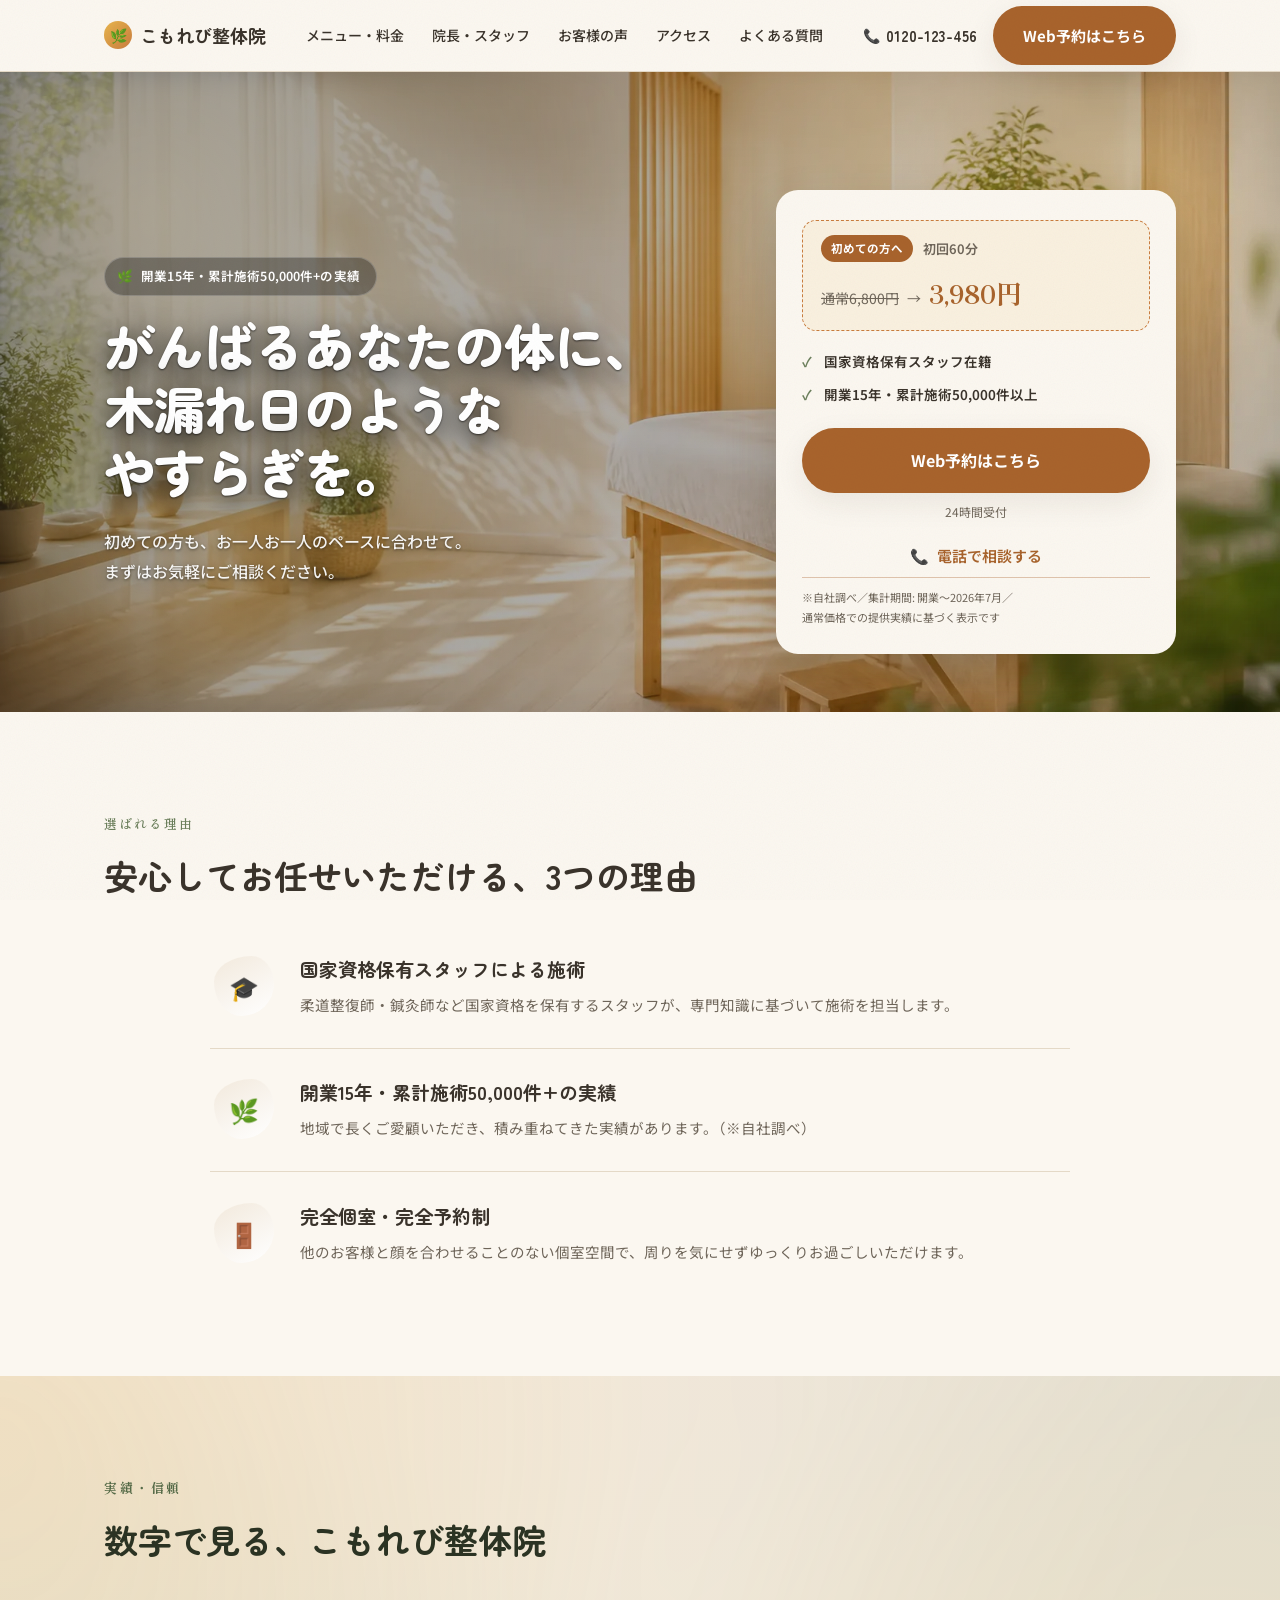
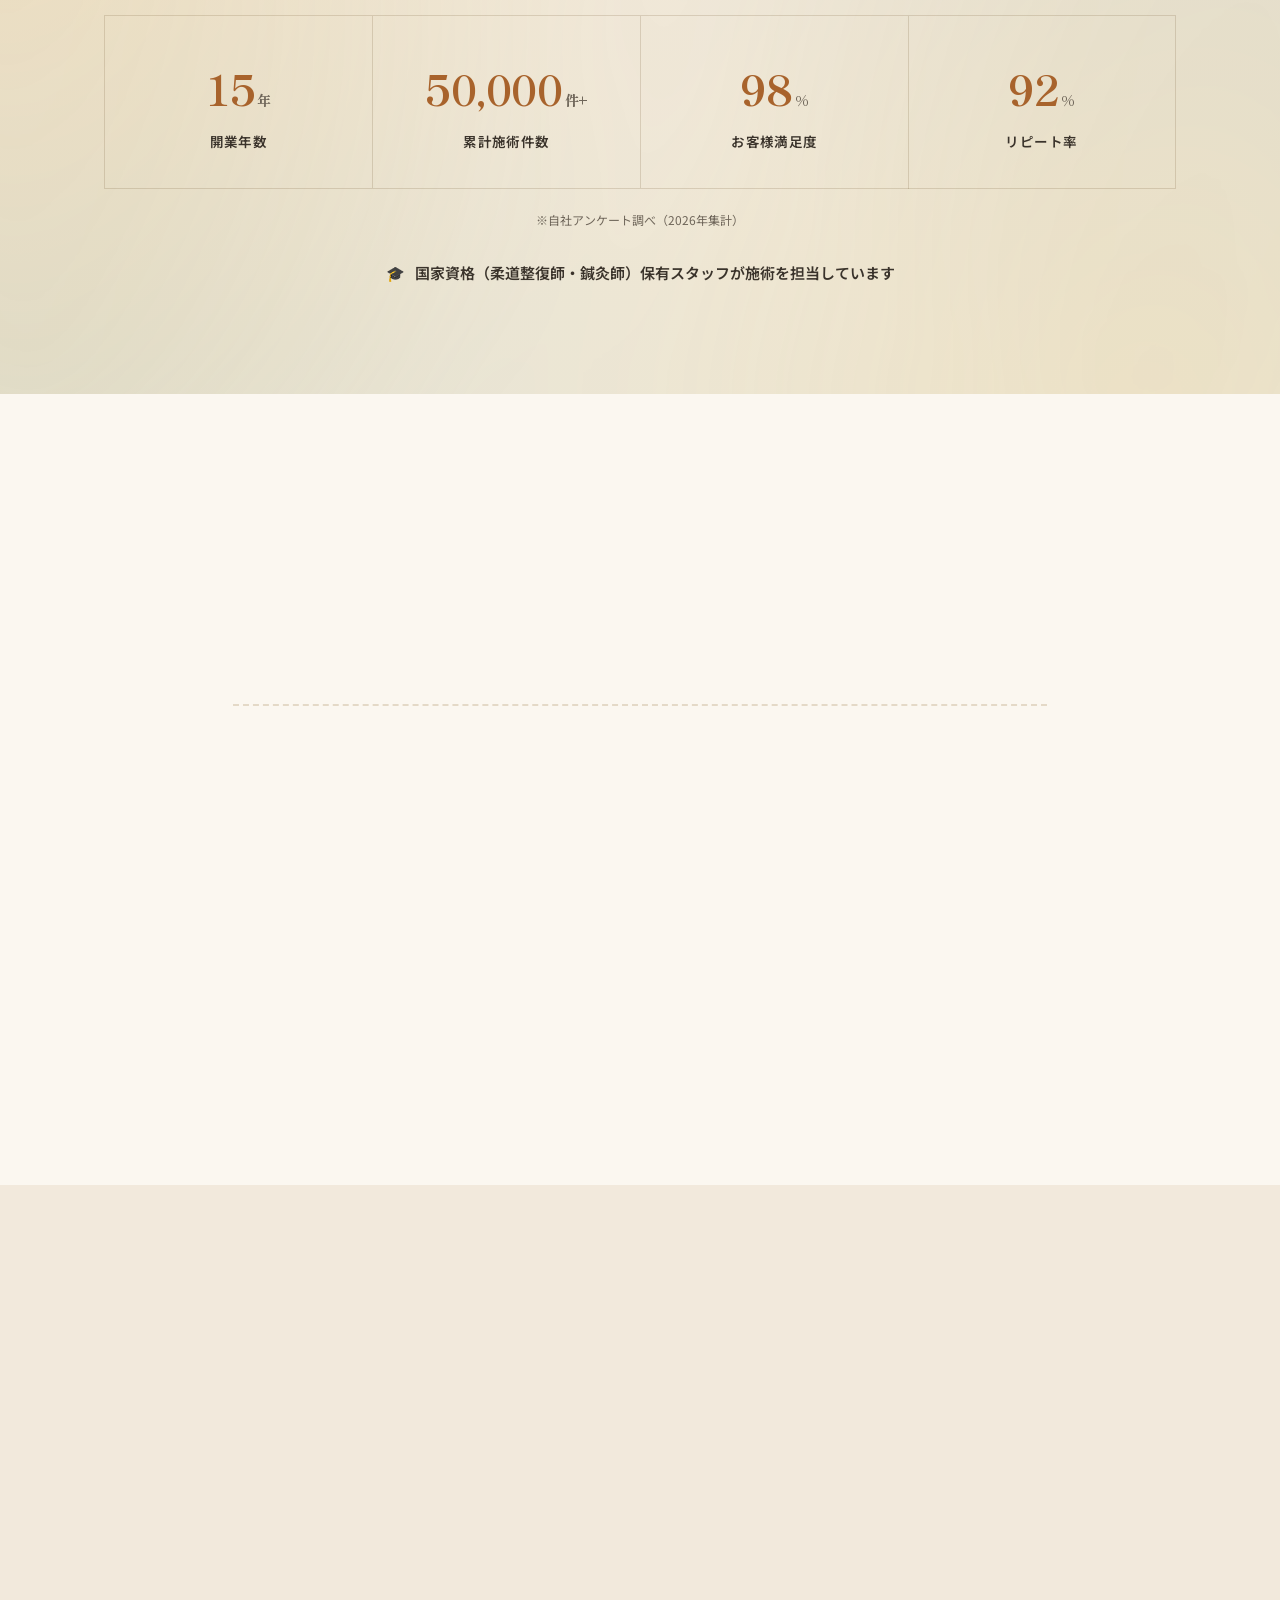
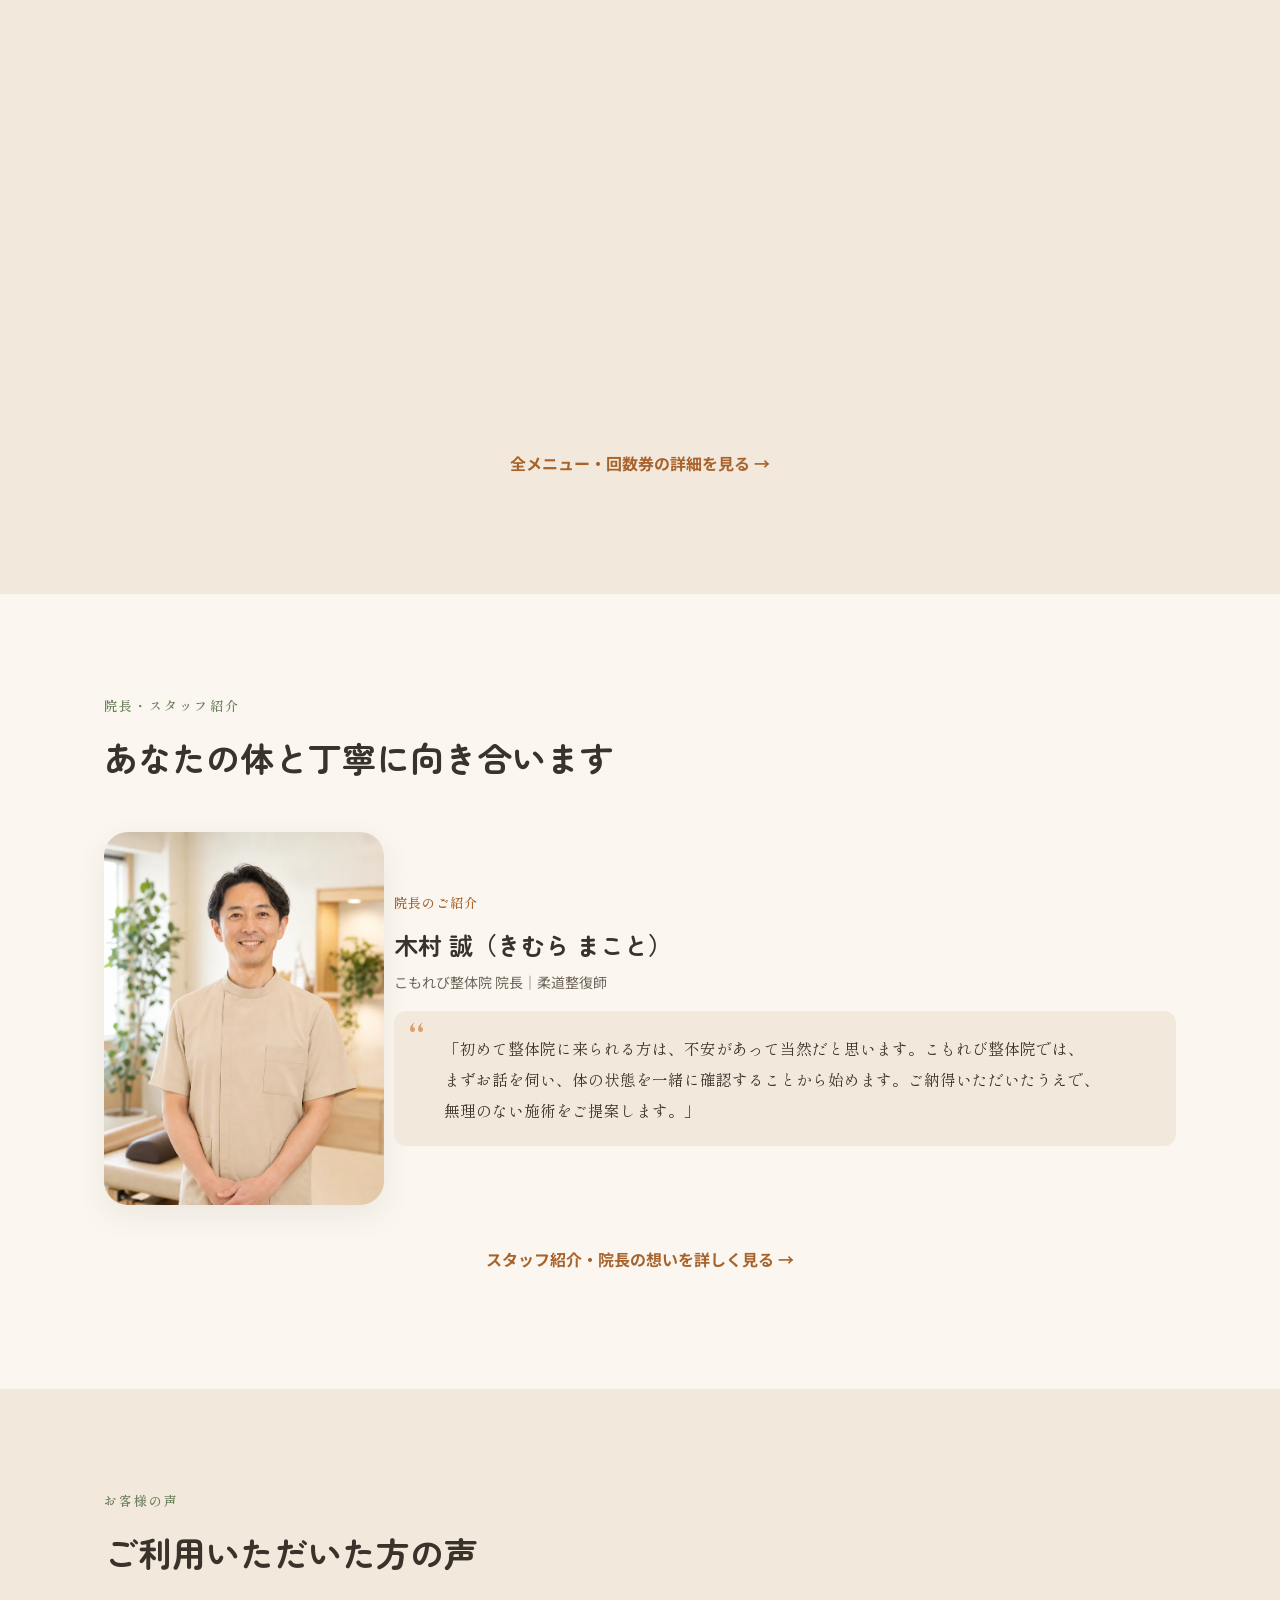
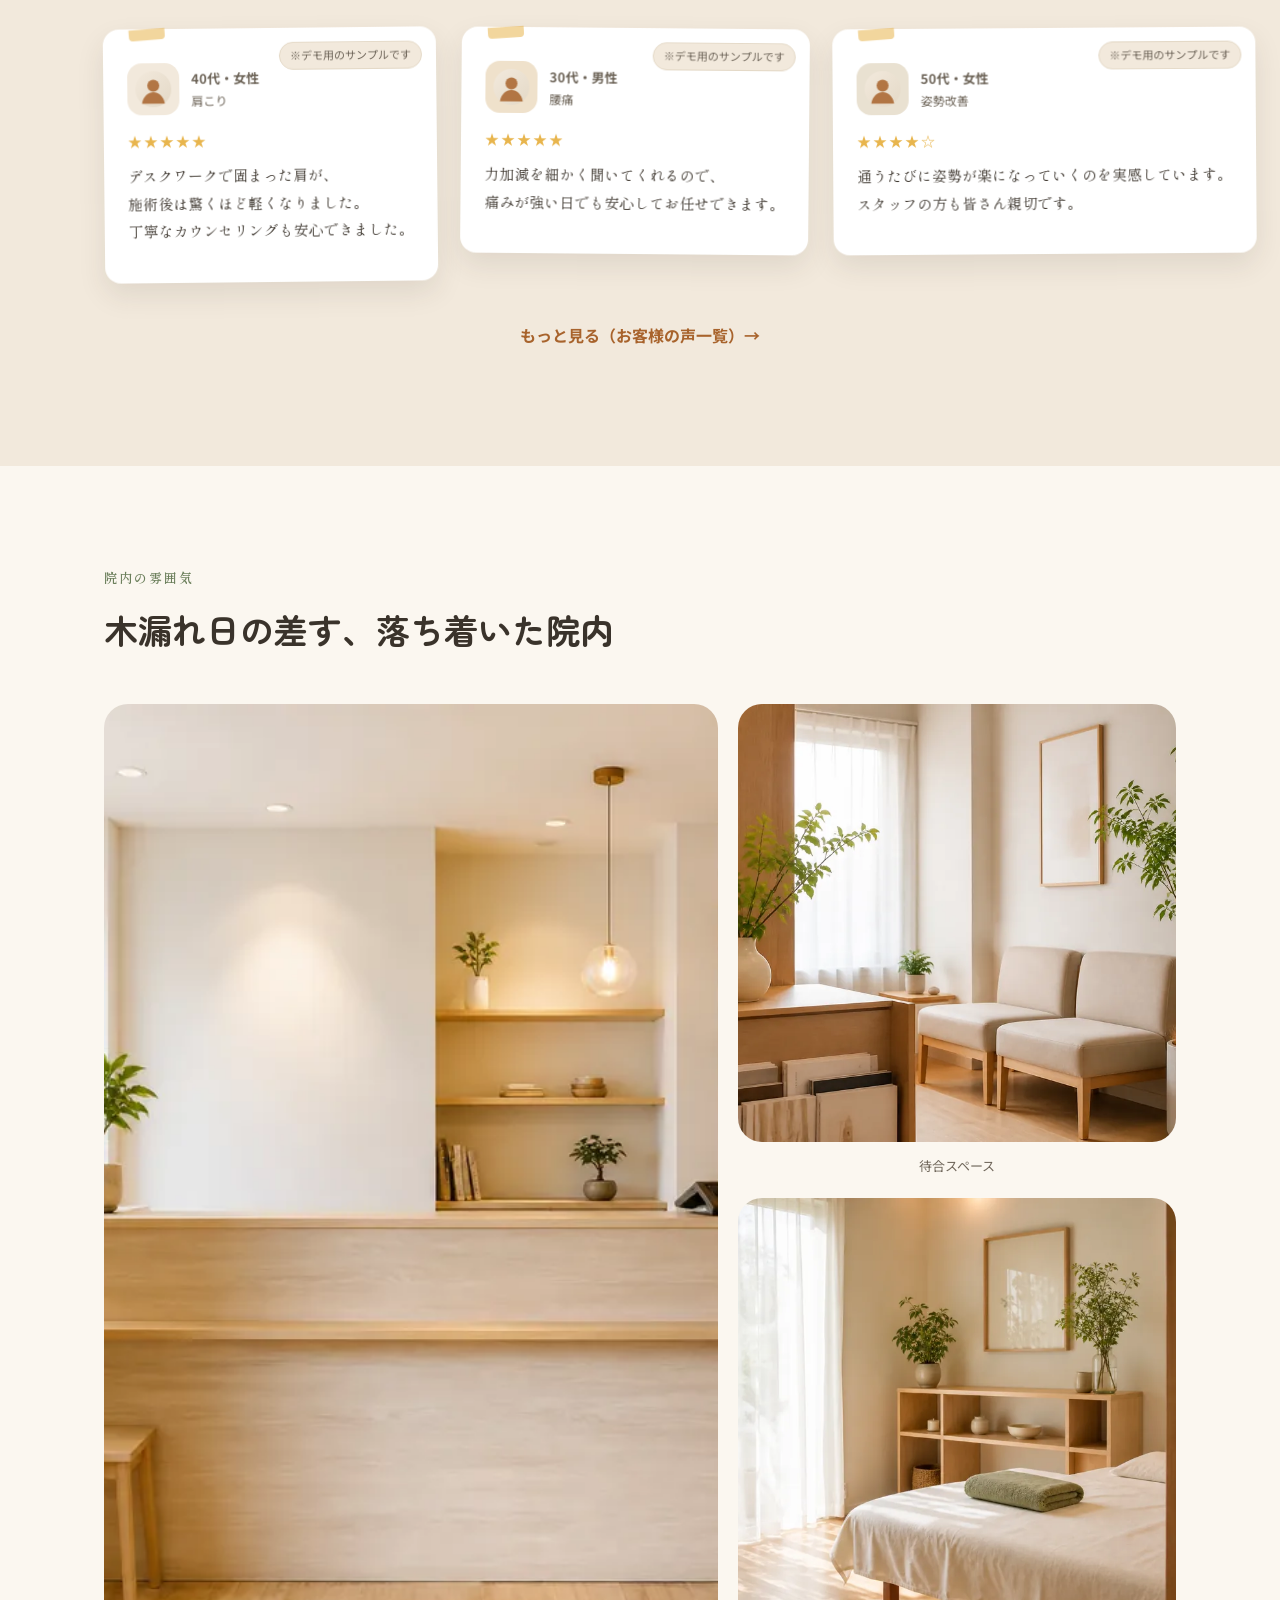
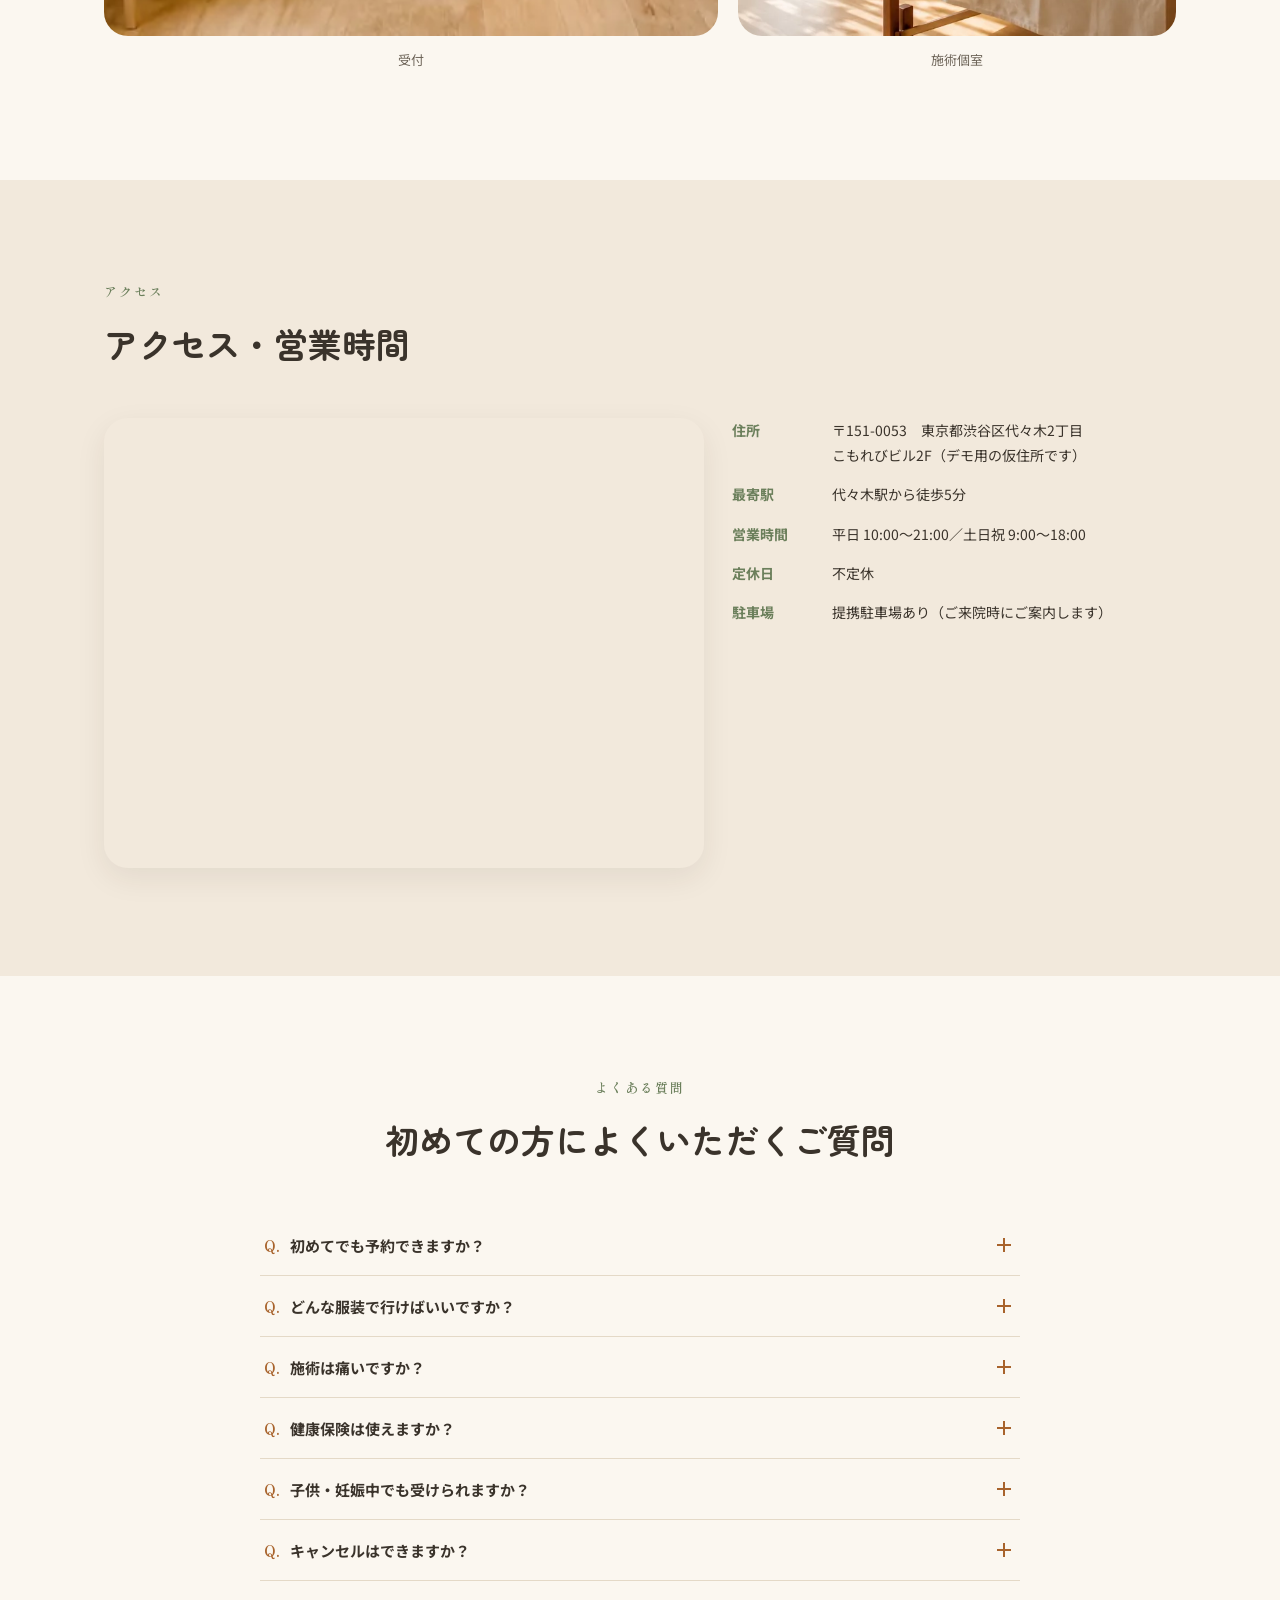
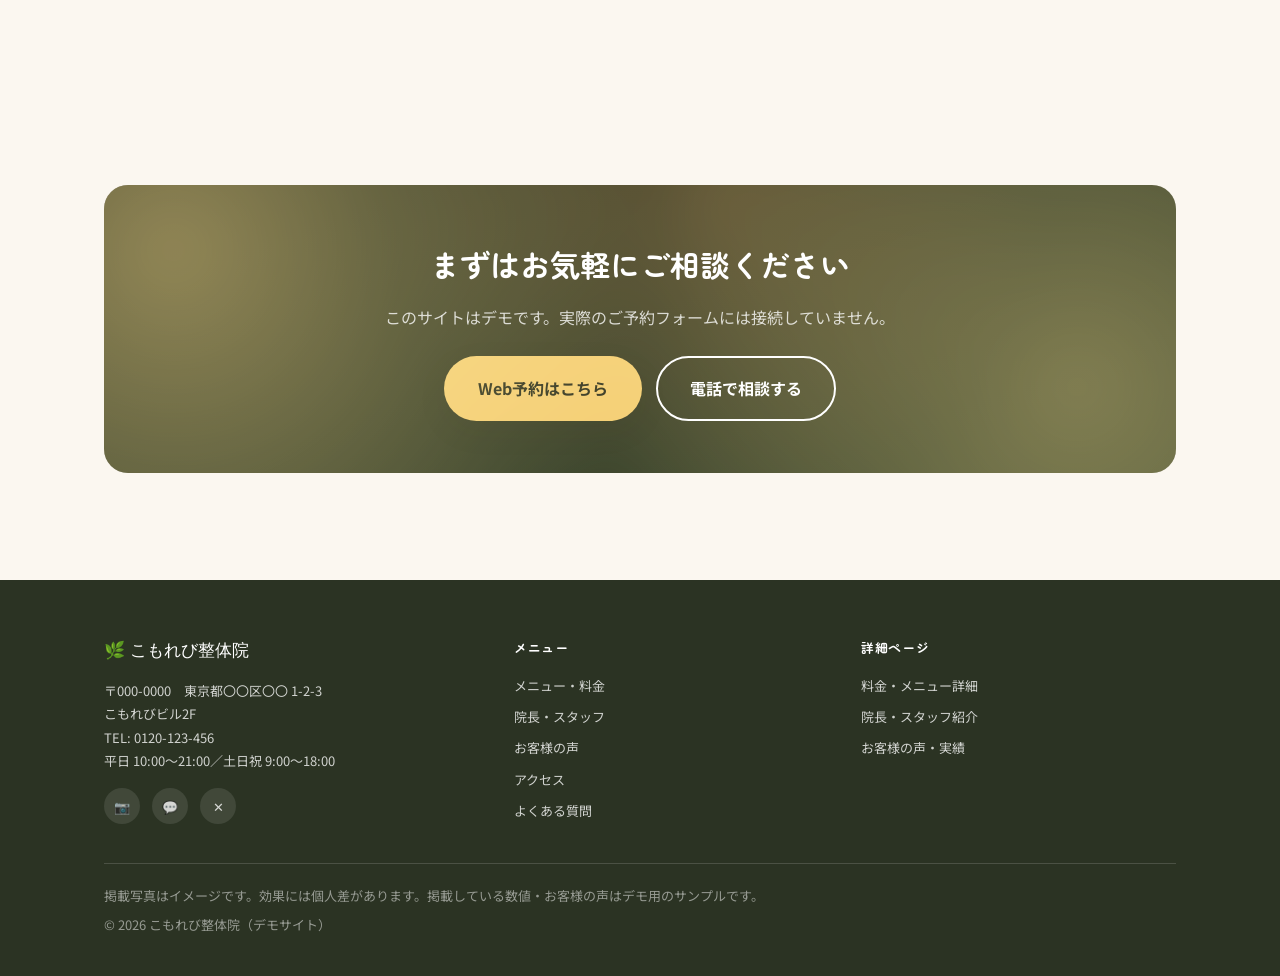
==== commit c7bc5146: "ヒーローの見出し・カードUIを調整 - 見出しを太字・大きめサイズに変更し、開業実績バッジを追加 - ヒーローカードを「オファー→信頼ポイント→CTA→電話」の順に再構成し、   価格表示・チェックリ" ====
--- a/index.html
+++ b/index.html
@@ -14,8 +14,8 @@
 <link rel="icon" href="data:image/svg+xml,%3Csvg xmlns='http://www.w3.org/2000/svg' viewBox='0 0 32 32'%3E%3Cdefs%3E%3ClinearGradient id='g' x1='0' y1='0' x2='1' y2='1'%3E%3Cstop offset='0' stop-color='%23E8B54D'/%3E%3Cstop offset='1' stop-color='%23C97C3D'/%3E%3C/linearGradient%3E%3C/defs%3E%3Ccircle cx='16' cy='16' r='16' fill='url(%23g)'/%3E%3Cpath d='M16 6c-5 3-7 8-4 15 1-5 4-8 8-9-3 1-5 3-6 6 4-1 7-5 6-10-1 2-2 3-4 4 1-2 1-4 0-6z' fill='white' fill-opacity='0.92'/%3E%3C/svg%3E">
 <link rel="preconnect" href="https://fonts.googleapis.com">
 <link rel="preconnect" href="https://fonts.gstatic.com" crossorigin>
-<link href="https://fonts.googleapis.com/css2?family=Zen+Maru+Gothic:wght@500;700&family=Shippori+Mincho:wght@500;600;700&family=Noto+Sans+JP:wght@400;500;700&display=swap" rel="stylesheet">
-<link rel="stylesheet" href="css/style.css?v=10">
+<link href="https://fonts.googleapis.com/css2?family=Zen+Maru+Gothic:wght@500;700;900&family=Shippori+Mincho:wght@500;600;700&family=Noto+Sans+JP:wght@400;500;700&display=swap" rel="stylesheet">
+<link rel="stylesheet" href="css/style.css?v=16">
 </head>
 <body>
 
@@ -61,24 +61,35 @@
     <div class="komorebi-dapple" aria-hidden="true"></div>
     <div class="container hero-container">
       <div class="hero-headline reveal">
+        <p class="hero-top-badge"><span aria-hidden="true">🌿</span>開業15年・累計施術50,000件+の実績</p>
         <h1><span class="unit">がんばるあなたの体に、</span><br><span class="unit">木漏れ日のような</span><br><span class="unit">やすらぎを。</span></h1>
         <p class="hero-lead">初めての方も、お一人お一人のペースに合わせて。まずはお気軽にご相談ください。</p>
       </div>
       <div class="hero-copy reveal">
+        <div class="hero-offer">
+          <div class="hero-offer-head">
+            <span class="offer-tag">初めての方へ</span>
+            <span class="offer-duration">初回60分</span>
+          </div>
+          <div class="offer-price">
+            <span class="offer-price-strike">通常6,800円</span>
+            <span class="offer-price-arrow" aria-hidden="true">→</span>
+            <span class="offer-price-now">3,980円</span>
+          </div>
+        </div>
+
+        <ul class="hero-facts">
+          <li>国家資格保有スタッフ在籍</li>
+          <li>開業15年・累計施術50,000件以上</li>
+        </ul>
+
         <div class="btn-row hero-cta">
-          <a class="btn btn--primary btn--lg" href="index.html#final-cta">Web予約はこちら</a>
-          <a class="hero-tel" href="tel:0120123456"><span aria-hidden="true">📞</span>電話で相談する</a>
-        </div>
-
-        <div class="hero-offer">
-          初めての方限定 初診60分 <strong>¥3,980</strong>（通常¥6,800）
-        </div>
-
-        <div class="badge-row">
-          <div class="badge"><span class="num">開業15年</span></div>
-          <div class="badge"><span class="num">累計施術50,000件+</span></div>
-          <div class="badge"><span class="num">国家資格保有スタッフ在籍</span></div>
-        </div>
+          <a class="btn btn--primary btn--lg btn--block" href="index.html#final-cta">Web予約はこちら</a>
+        </div>
+        <p class="hero-cta-caption">24時間受付</p>
+
+        <a class="hero-tel" href="tel:0120123456"><span aria-hidden="true">📞</span>電話で相談する</a>
+
         <p class="footnote">※自社調べ／集計期間: 開業〜2026年7月／通常価格での提供実績に基づく表示です</p>
       </div>
     </div>
--- a/css/style.css
+++ b/css/style.css
@@ -428,7 +428,7 @@
   content: "";
   position: absolute;
   inset: 0;
-  background: linear-gradient(180deg, rgba(20, 15, 10, 0.24) 0%, rgba(20, 15, 10, 0.4) 100%);
+  background: linear-gradient(180deg, rgba(18, 14, 9, 0.28) 0%, rgba(18, 14, 9, 0.42) 100%);
 }
 .hero .container {
   position: relative;
@@ -438,28 +438,49 @@
   display: flex;
   flex-direction: column;
   gap: 28px;
+}
+
+/* 開業実績を伝える小さなバッジ */
+.hero-top-badge {
+  display: inline-flex;
+  align-items: center;
+  gap: 8px;
+  background: rgba(0, 0, 0, 0.32);
+  border: 1px solid rgba(255, 255, 255, 0.22);
+  border-radius: var(--radius-pill);
+  padding: 7px 16px 7px 12px;
+  margin: 0 0 18px;
+  font-size: 12.5px;
+  font-weight: 600;
+  color: var(--color-white);
+  letter-spacing: 0.01em;
 }
 
 /* 大見出し：写真の空いたスペースを埋める大きめテキスト */
 .hero-headline h1 {
   color: var(--color-white);
-  font-size: clamp(21px, 6vw, 32px);
-  line-height: 1.35;
+  font-weight: 900;
+  font-size: clamp(24px, 7.2vw, 40px);
+  line-height: 1.24;
   letter-spacing: -0.02em;
   text-wrap: balance;
   margin: 0;
-  text-shadow: 0 3px 22px rgba(0, 0, 0, 0.38), 0 1px 3px rgba(0, 0, 0, 0.3);
+  text-shadow:
+    0 1px 2px rgba(0, 0, 0, 0.6),
+    0 8px 22px rgba(0, 0, 0, 0.55),
+    0 3px 44px rgba(0, 0, 0, 0.45);
 }
 .hero-headline h1 .unit {
   white-space: nowrap;
 }
 .hero-lead {
-  color: rgba(255, 255, 255, 0.92);
+  color: rgba(255, 255, 255, 0.94);
   font-size: 16px;
+  font-weight: 500;
   line-height: 1.9;
   max-width: 420px;
   margin: 22px 0 0;
-  text-shadow: 0 1px 10px rgba(0, 0, 0, 0.35);
+  text-shadow: 0 1px 3px rgba(0, 0, 0, 0.45), 0 2px 14px rgba(0, 0, 0, 0.35);
 }
 
 /* 補足情報・CTAを内包する浮遊カード（写真に直接テキストを重ねない） */
@@ -482,9 +503,9 @@
 }
 @media (min-width: 768px) {
   .hero-bg::after {
-    background: linear-gradient(100deg, rgba(18, 13, 8, 0.5) 0%, rgba(18, 13, 8, 0.22) 55%, rgba(18, 13, 8, 0.1) 100%);
+    background: linear-gradient(100deg, rgba(15, 11, 7, 0.56) 0%, rgba(15, 11, 7, 0.3) 60%, rgba(15, 11, 7, 0.12) 100%);
   }
-  .hero-headline h1 { font-size: clamp(32px, 5.2vw, 46px); }
+  .hero-headline h1 { font-size: clamp(40px, 6.4vw, 56px); }
 }
 @media (min-width: 1024px) {
   .hero { min-height: 640px; }
@@ -492,43 +513,18 @@
     flex-direction: row;
     align-items: center;
     justify-content: space-between;
-    gap: 40px;
+    gap: 32px;
   }
   .hero-headline {
     flex: 1 1 auto;
-    max-width: 620px;
+    max-width: 660px;
   }
-  .hero-headline h1 { font-size: clamp(30px, 3.4vw, 44px); }
+  .hero-headline h1 { font-size: clamp(33px, 4vw, 52px); }
   .hero-copy {
-    flex: 0 0 440px;
-    max-width: 440px;
-    padding: 34px 30px 30px;
+    flex: 0 0 400px;
+    max-width: 400px;
+    padding: 30px 26px 26px;
   }
-}
-
-.badge-row {
-  display: flex;
-  flex-wrap: wrap;
-  justify-content: flex-start;
-  align-items: center;
-  gap: 8px;
-  margin: 24px 0 4px;
-}
-.badge {
-  display: inline-flex;
-  align-items: center;
-  background: rgba(232, 181, 77, 0.1);
-  border: 1.5px solid rgba(201, 124, 61, 0.45);
-  border-radius: 10px;
-  padding: 7px 13px;
-  box-shadow: none;
-}
-.badge .num {
-  font-family: var(--font-body);
-  font-weight: 700;
-  letter-spacing: 0;
-  font-size: 12.5px;
-  color: var(--color-primary-dark);
 }
 
 .footnote {
@@ -538,13 +534,91 @@
   margin-top: 6px;
 }
 
-.hero-cta { margin-top: 6px; }
+/* 初診オファー：タグ＋期間＋価格をまとめたブロック */
+.hero-offer {
+  background: rgba(232, 181, 77, 0.1);
+  border: 1px dashed var(--color-primary);
+  border-radius: 14px;
+  padding: 14px 18px;
+}
+.hero-offer-head {
+  display: flex;
+  align-items: center;
+  gap: 10px;
+  margin-bottom: 8px;
+}
+.offer-tag {
+  display: inline-block;
+  background: var(--color-primary-dark);
+  color: var(--color-white);
+  font-size: 11.5px;
+  font-weight: 700;
+  padding: 3px 10px;
+  border-radius: var(--radius-pill);
+}
+.offer-duration {
+  font-size: 13px;
+  font-weight: 600;
+  color: var(--color-text-sub);
+}
+.offer-price {
+  display: flex;
+  align-items: baseline;
+  gap: 8px;
+  flex-wrap: wrap;
+}
+.offer-price-strike {
+  font-size: 14px;
+  color: var(--color-text-sub);
+  text-decoration: line-through;
+}
+.offer-price-arrow { color: var(--color-text-sub); font-size: 14px; }
+.offer-price-now {
+  font-family: var(--font-accent);
+  font-weight: 700;
+  font-size: 26px;
+  color: var(--color-primary-dark);
+}
+
+/* 信頼ポイント（チェックリスト） */
+.hero-facts {
+  margin: 18px 0 0;
+  padding: 0;
+  list-style: none;
+  display: flex;
+  flex-direction: column;
+  gap: 8px;
+}
+.hero-facts li {
+  position: relative;
+  padding-left: 22px;
+  font-size: 13.5px;
+  font-weight: 600;
+  color: var(--color-text);
+}
+.hero-facts li::before {
+  content: "✓";
+  position: absolute;
+  left: 0;
+  top: 0;
+  color: var(--color-secondary);
+  font-weight: 700;
+}
+
+.hero-cta { margin-top: 22px; }
+.hero-cta-caption {
+  margin: 8px 0 0;
+  text-align: center;
+  font-size: 12px;
+  color: var(--color-text-sub);
+}
 .hero-tel {
-  display: inline-flex;
-  align-items: center;
+  display: flex;
+  align-items: center;
+  justify-content: center;
   gap: 8px;
   min-height: 44px;
-  padding: 0 2px;
+  margin-top: 12px;
   font-weight: 600;
   font-size: 15px;
   color: var(--color-primary-dark);
@@ -555,19 +629,6 @@
   border-bottom-color: var(--color-primary-dark);
   transform: translateY(-2px);
 }
-.hero-offer {
-  margin-top: 18px;
-  font-size: 13px;
-  color: var(--color-text);
-  background: var(--color-white);
-  display: inline-flex;
-  align-items: baseline;
-  gap: 6px;
-  padding: 7px 16px;
-  border-radius: var(--radius-pill);
-  border: 1px dashed var(--color-primary);
-}
-.hero-offer strong { font-family: var(--font-accent); color: var(--color-primary-dark); font-size: 15px; }
 
 /* ---------- Cards / Grids ---------- */
 .grid {
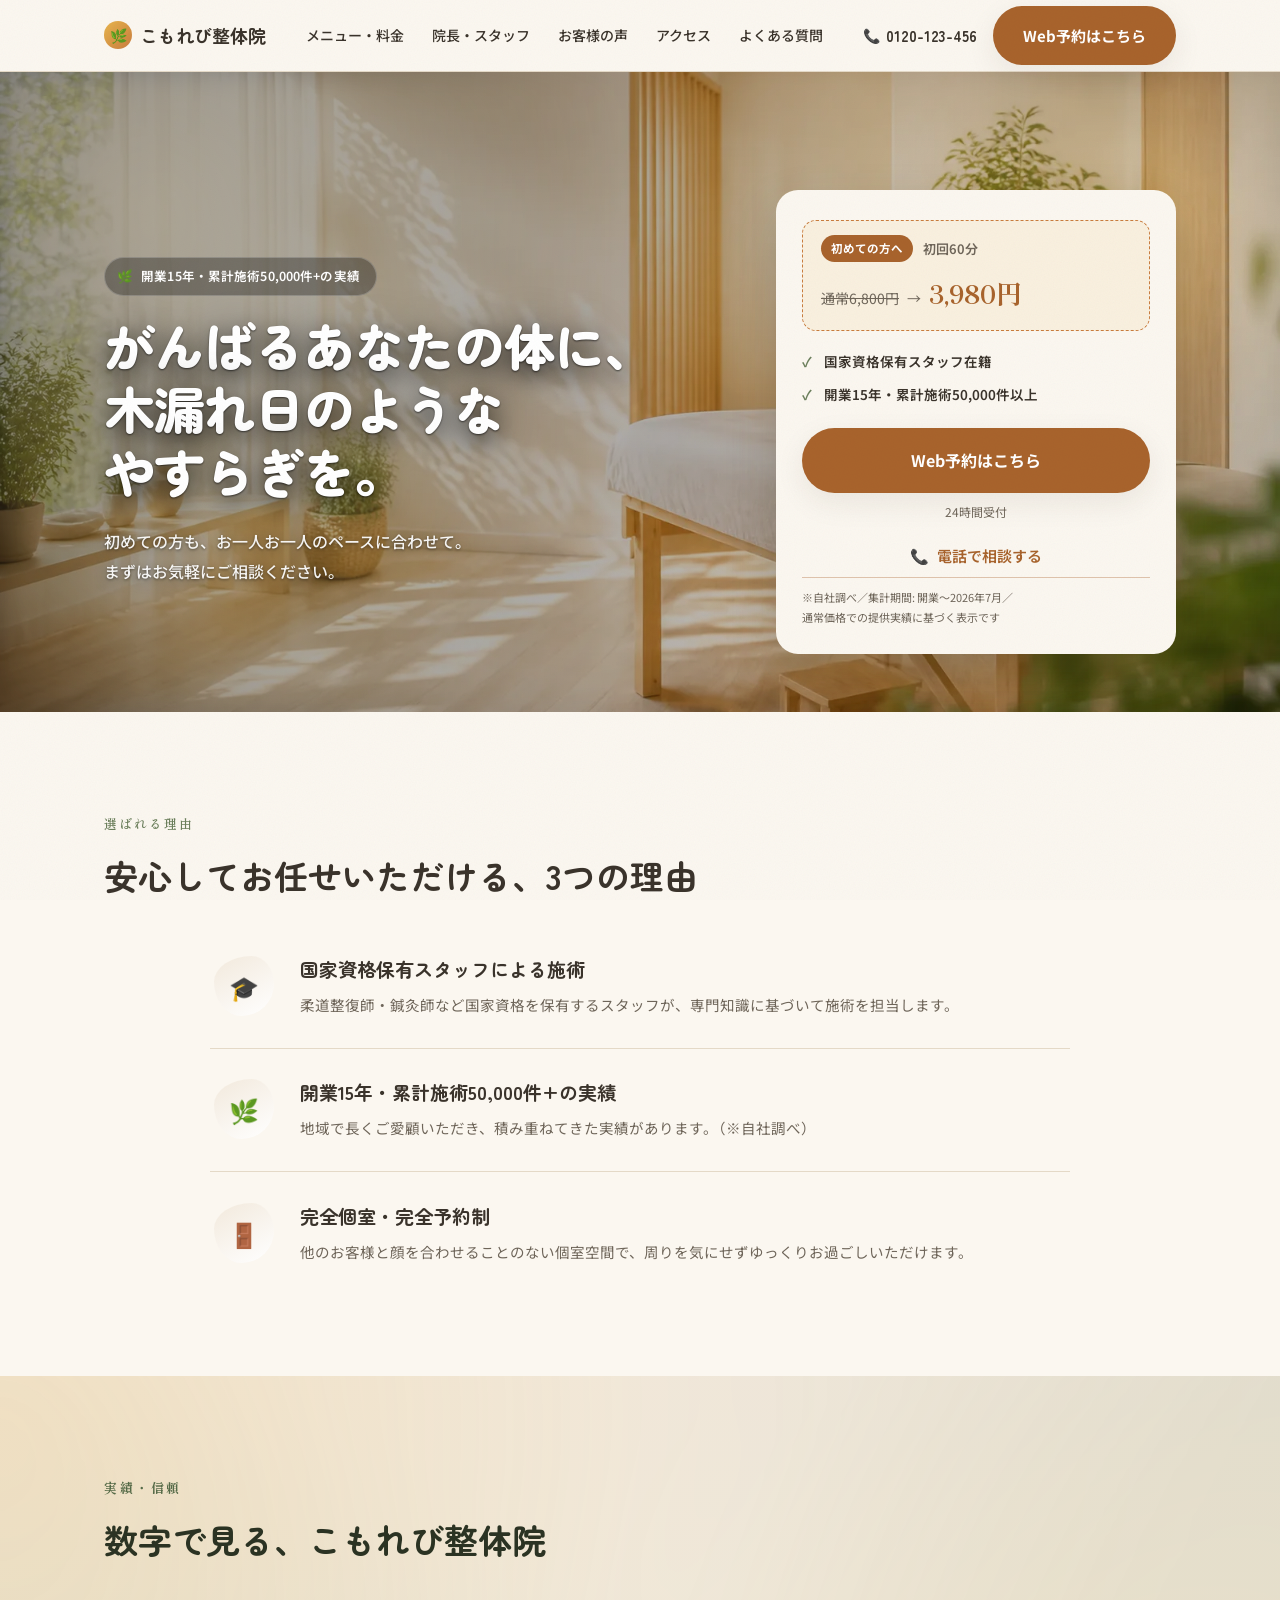
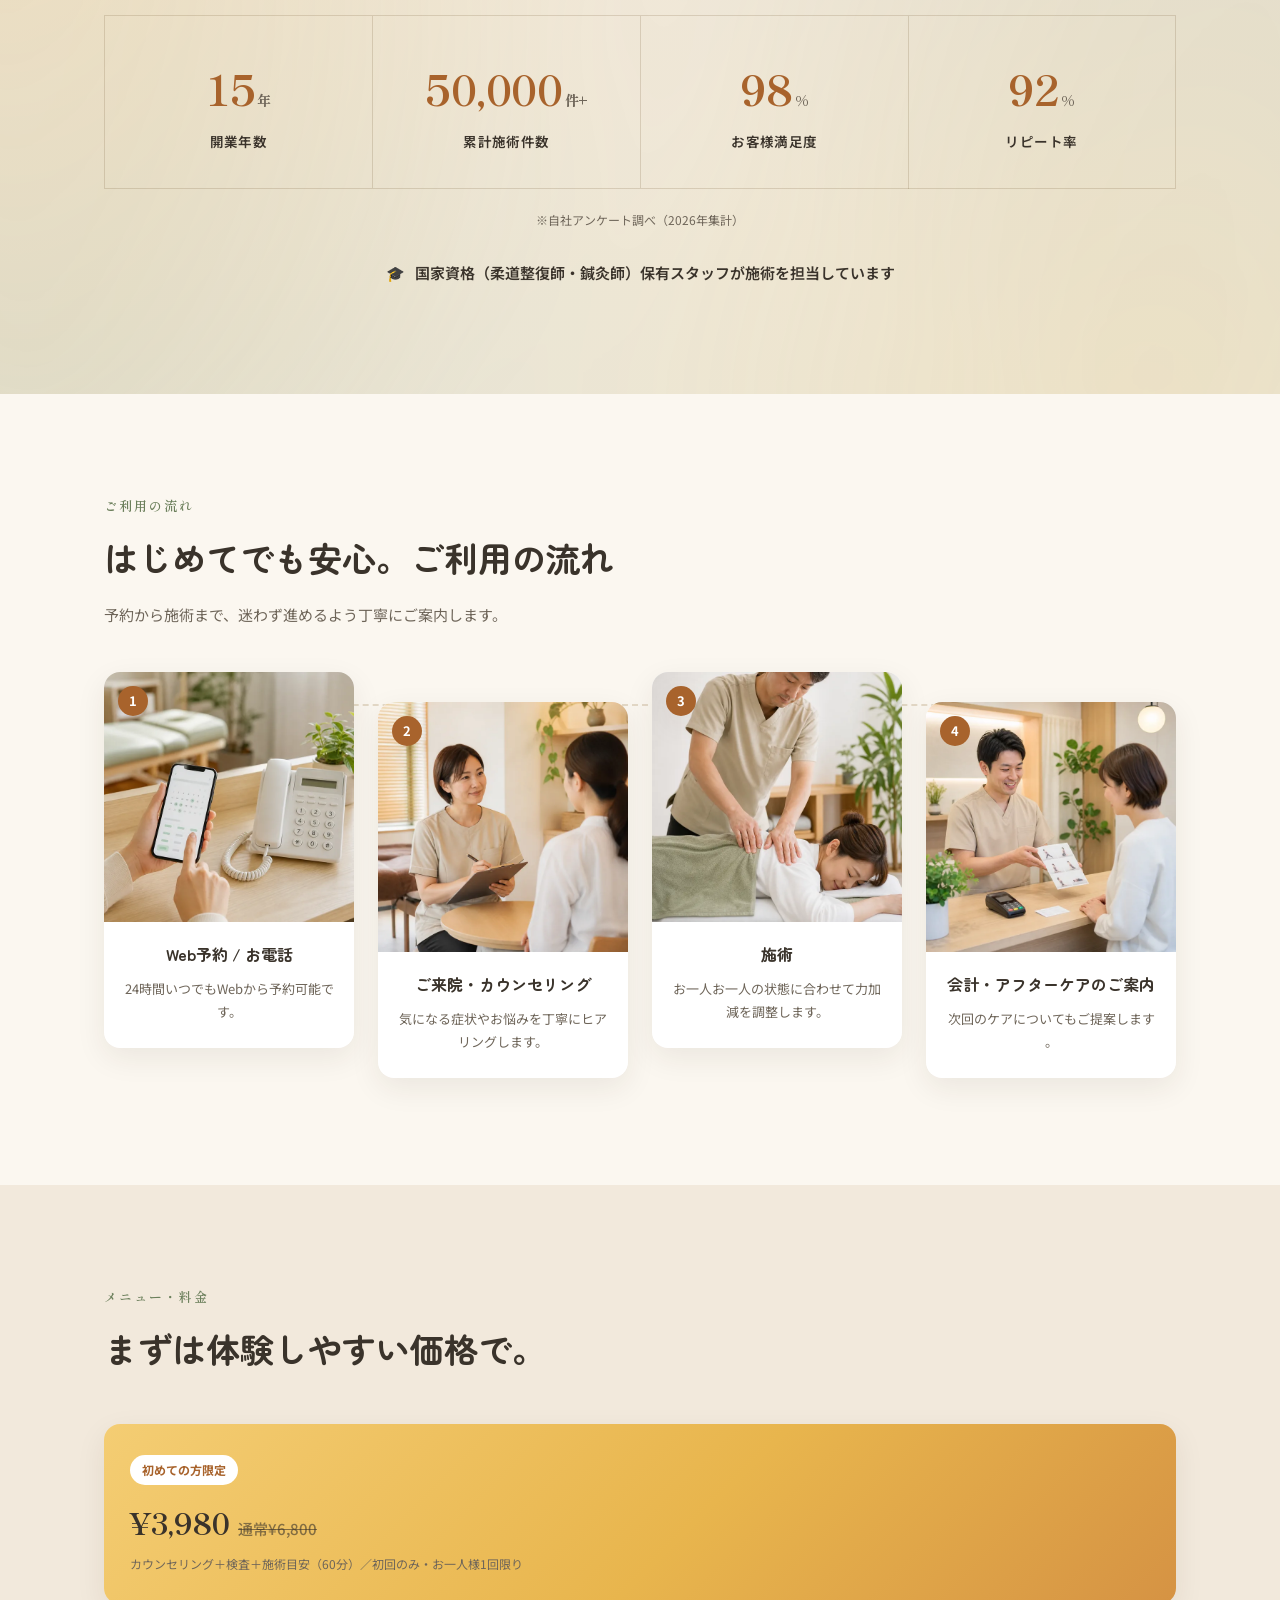
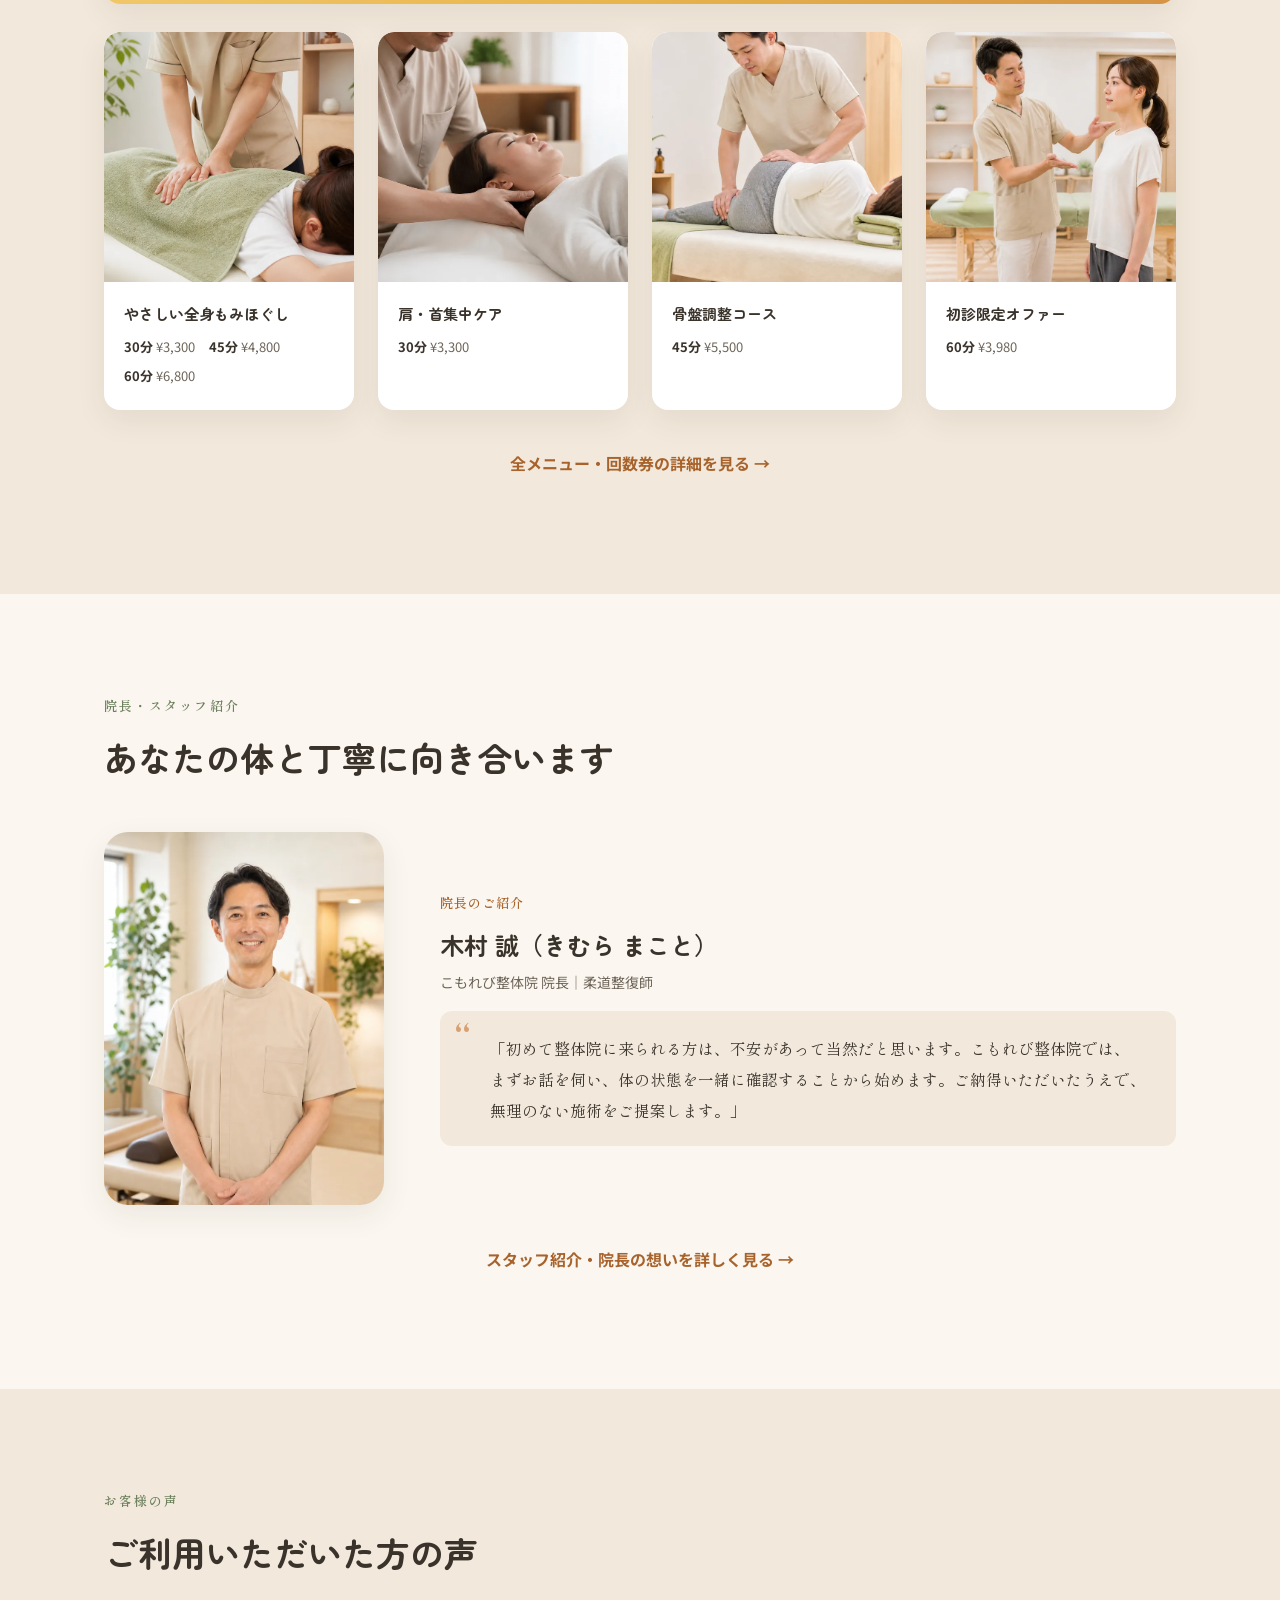
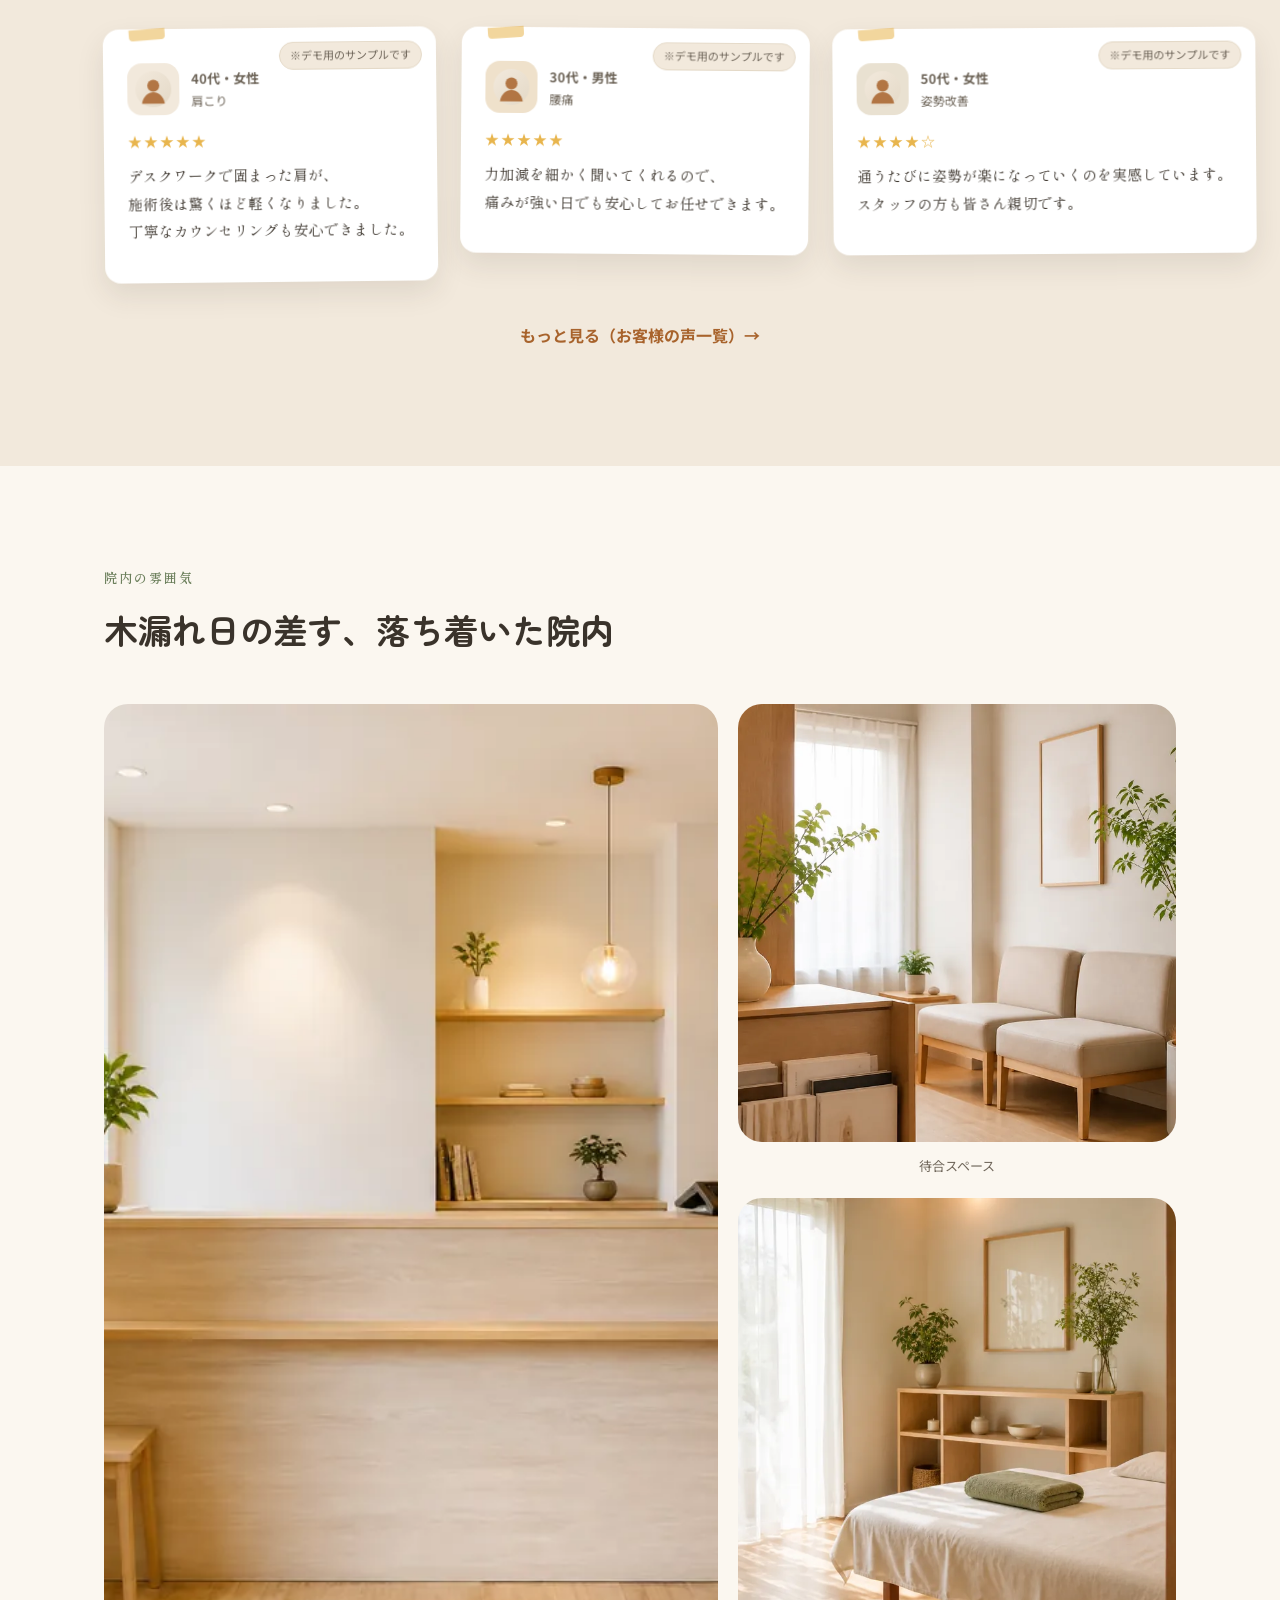
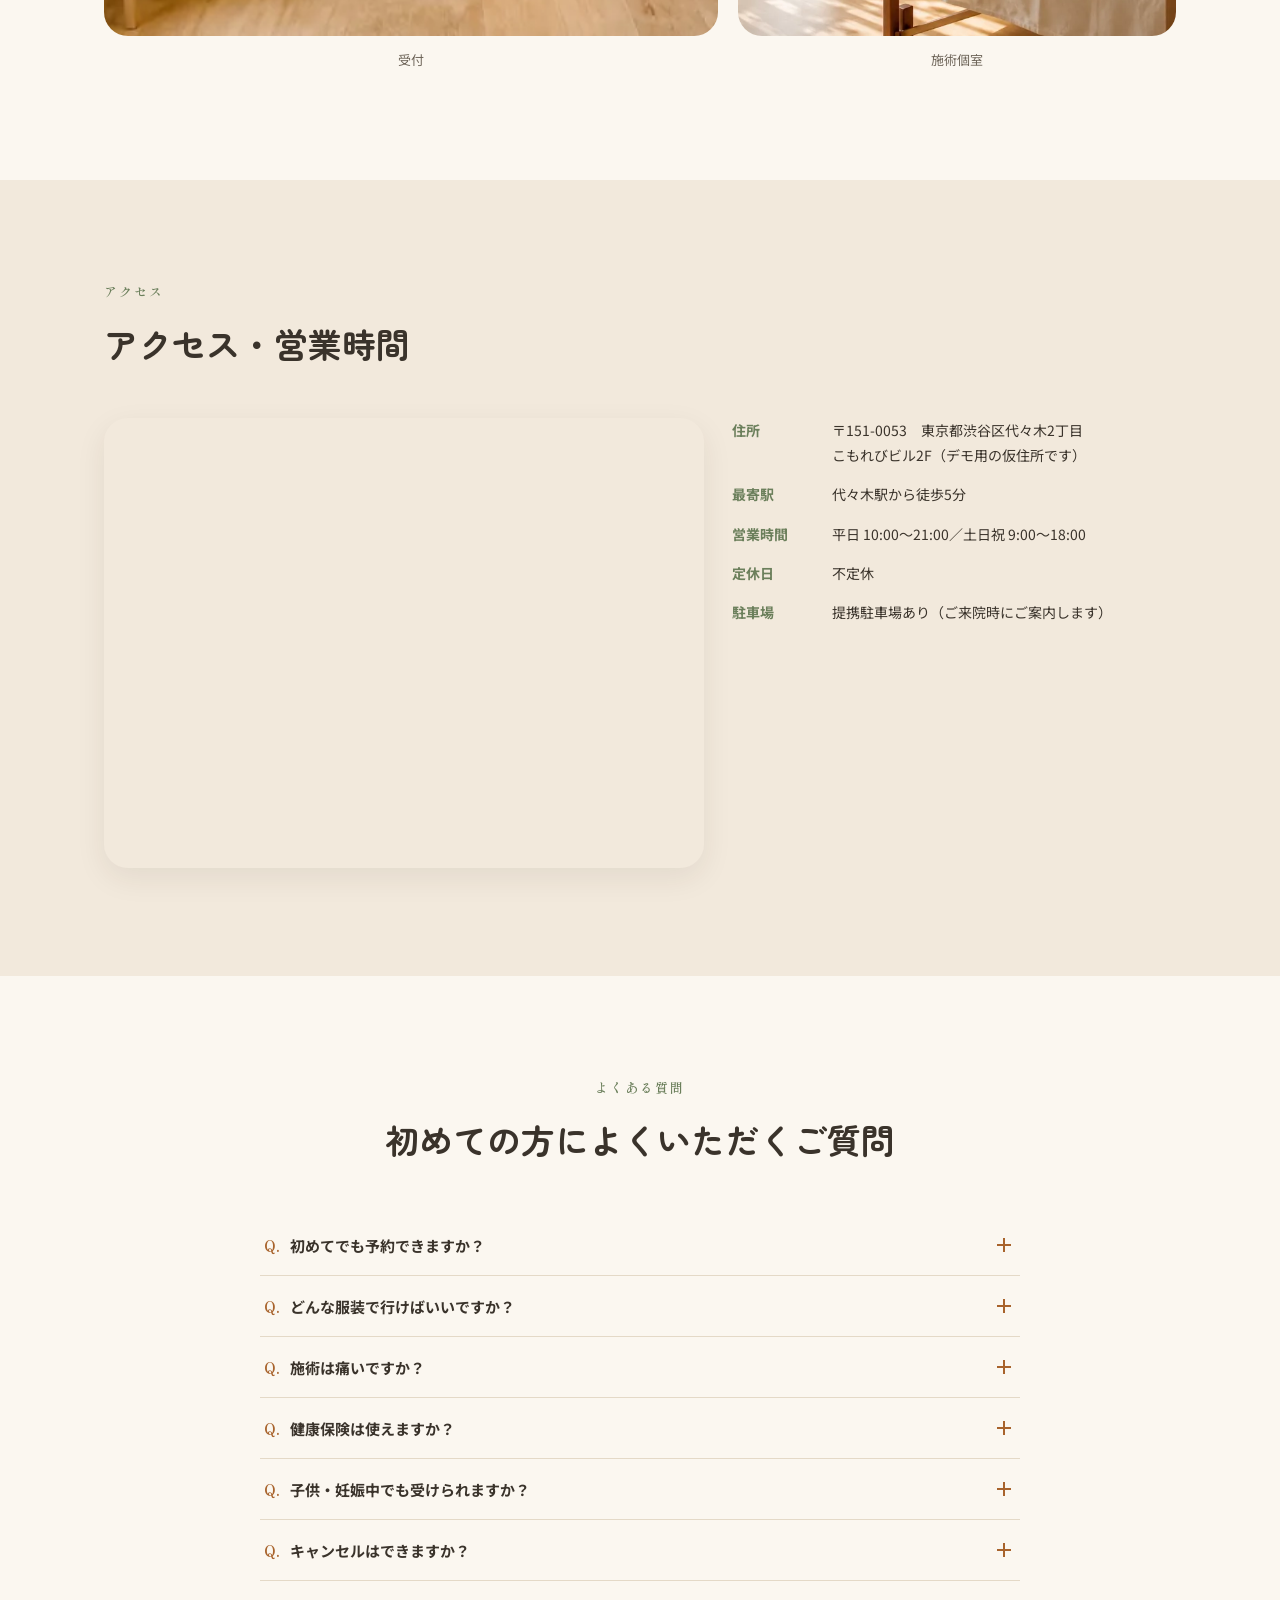
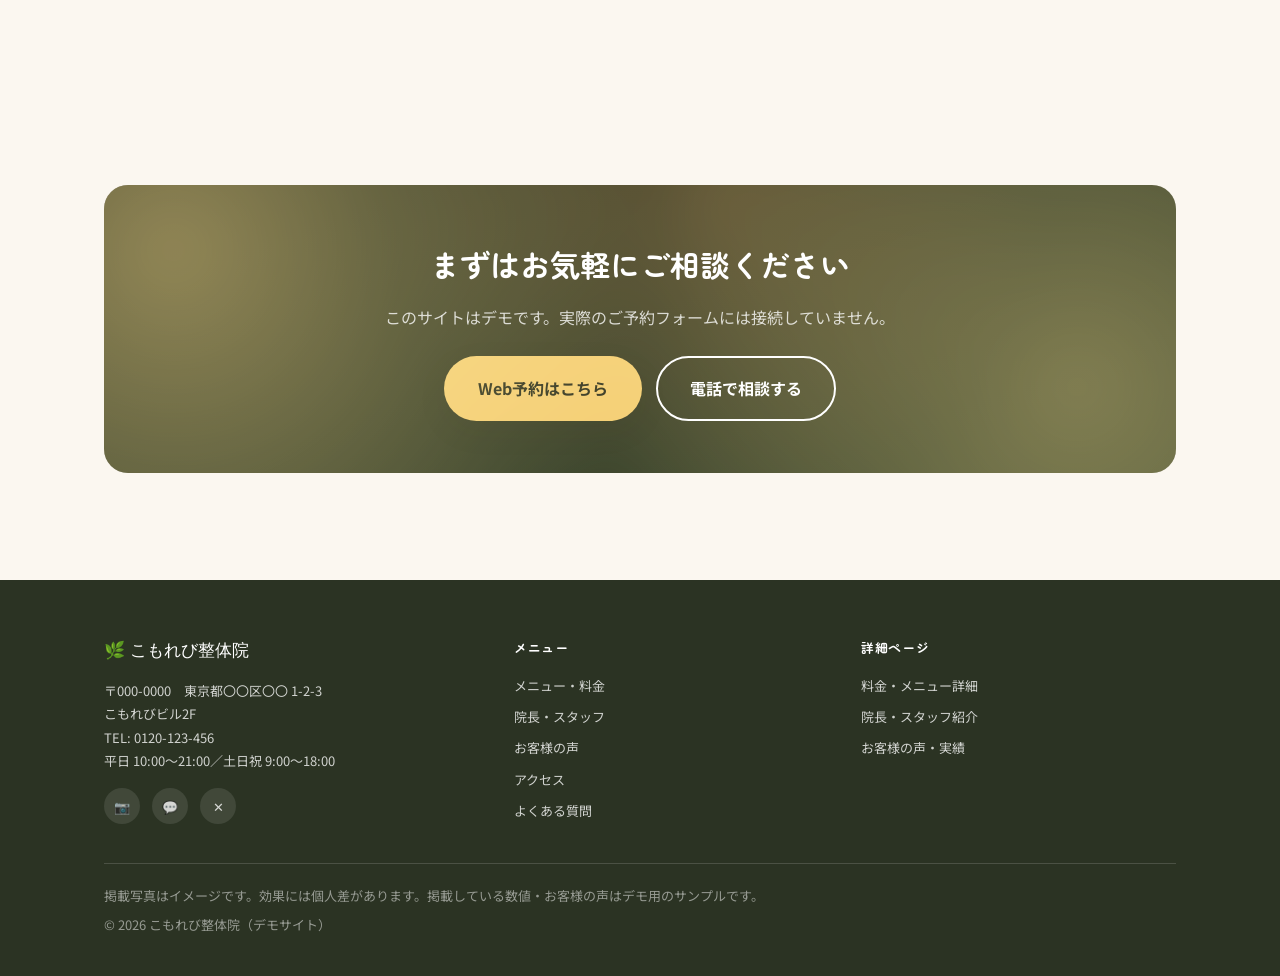
==== commit 713a3da3: "院長紹介の写真とテキストの間隔を修正 負のマージンで写真にテキストが重なりすぎていたのを解消し、 トップページ・詳細ページ両方で余白を56pxに統一" ====
--- a/index.html
+++ b/index.html
@@ -15,7 +15,7 @@
 <link rel="preconnect" href="https://fonts.googleapis.com">
 <link rel="preconnect" href="https://fonts.gstatic.com" crossorigin>
 <link href="https://fonts.googleapis.com/css2?family=Zen+Maru+Gothic:wght@500;700;900&family=Shippori+Mincho:wght@500;600;700&family=Noto+Sans+JP:wght@400;500;700&display=swap" rel="stylesheet">
-<link rel="stylesheet" href="css/style.css?v=16">
+<link rel="stylesheet" href="css/style.css?v=17">
 </head>
 <body>
 
--- a/css/style.css
+++ b/css/style.css
@@ -919,7 +919,7 @@
 .staff-summary {
   display: flex;
   flex-wrap: wrap;
-  gap: 40px;
+  gap: 56px;
   align-items: center;
   background: transparent;
   border-radius: 0;
@@ -1507,17 +1507,14 @@
   box-shadow: none;
 }
 @media (min-width: 768px) {
-  .director-block { grid-template-columns: 320px 1fr; }
+  .director-block { grid-template-columns: 320px 1fr; gap: 56px; }
 }
 .director-block img { width: 100%; border-radius: var(--radius-image); aspect-ratio: 3/4; object-fit: cover; box-shadow: var(--shadow-soft); }
 .director-block .name { font-family: var(--font-heading); font-weight: 700; font-size: 26px; margin-bottom: 4px; }
 @media (min-width: 768px) {
-  .director-content { margin-left: -30px; padding-top: 24px; }
+  .director-content { padding-top: 24px; }
 }
 .staff-summary .content { position: relative; }
-@media (min-width: 768px) {
-  .staff-summary .content { margin-left: -30px; }
-}
 .director-block .qual { color: var(--color-text-sub); font-weight: 500; font-size: 14px; margin-bottom: 18px; }
 
 .staff-card {
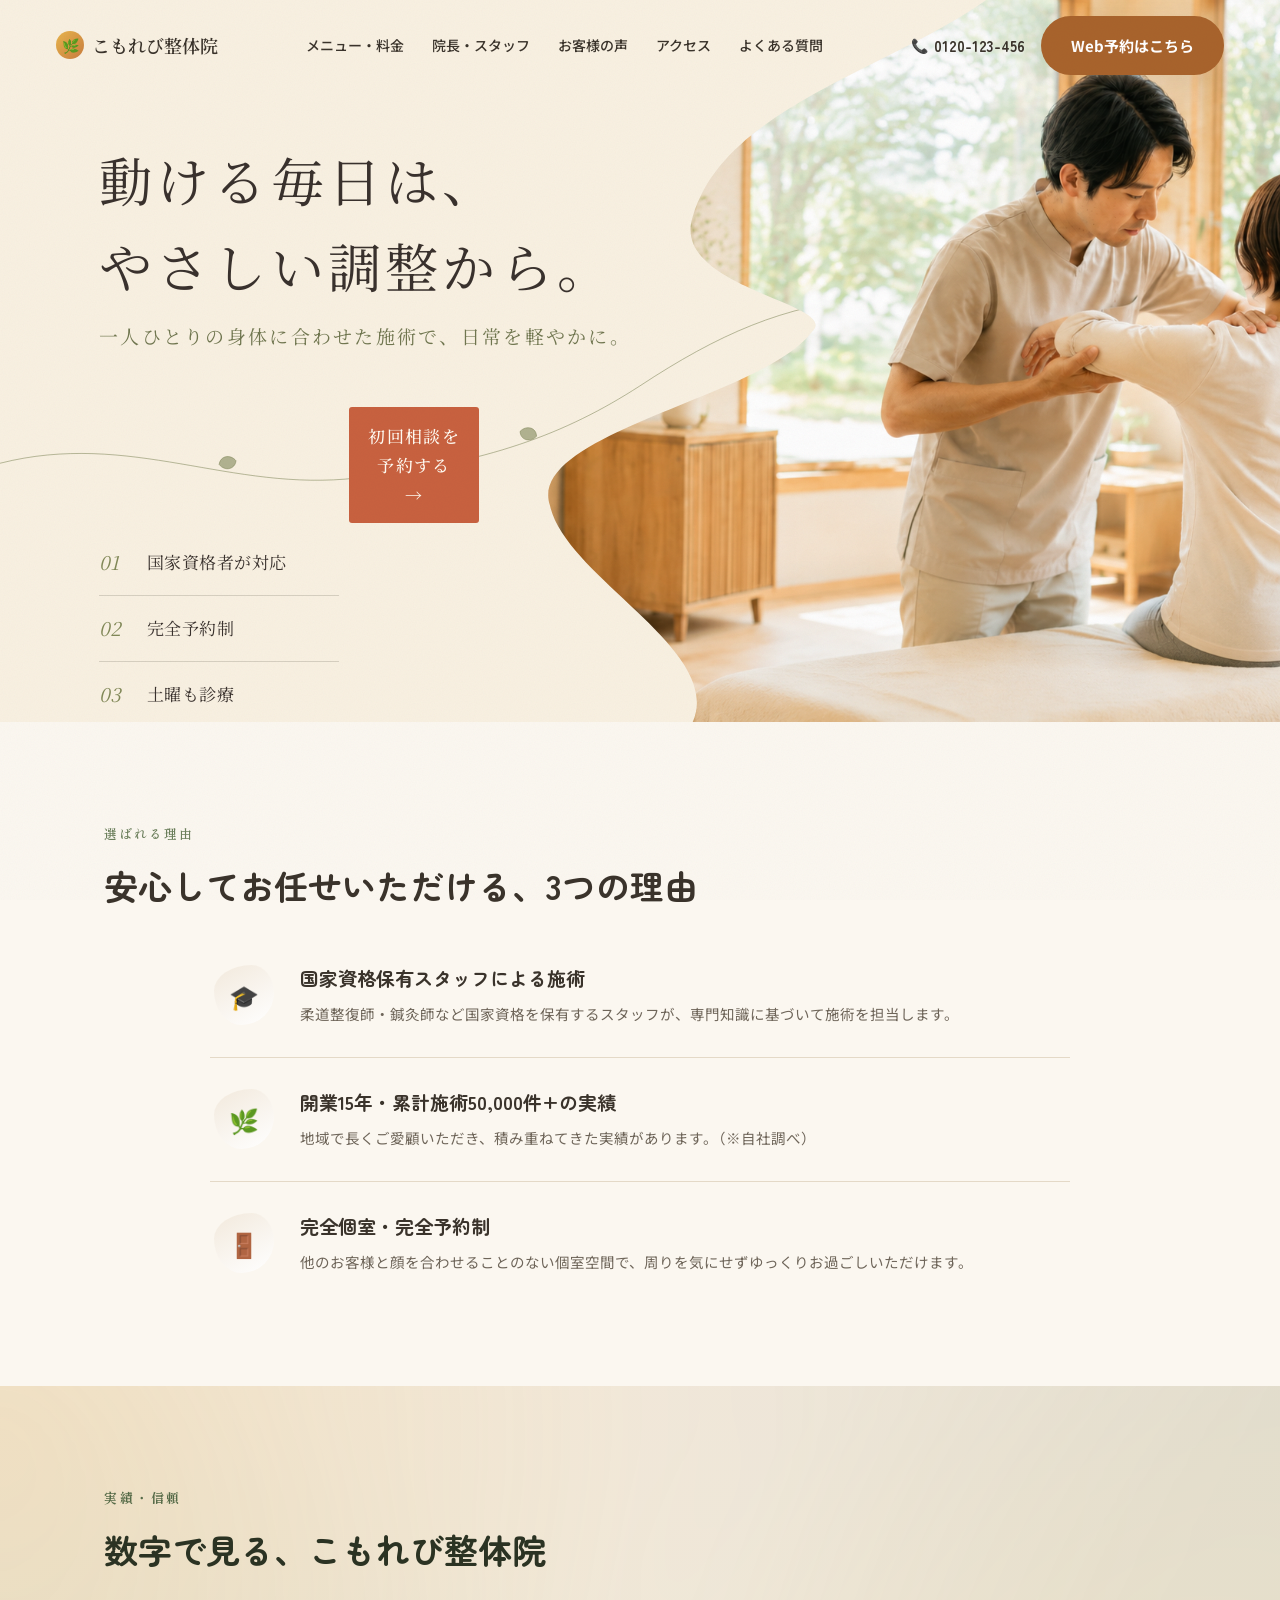
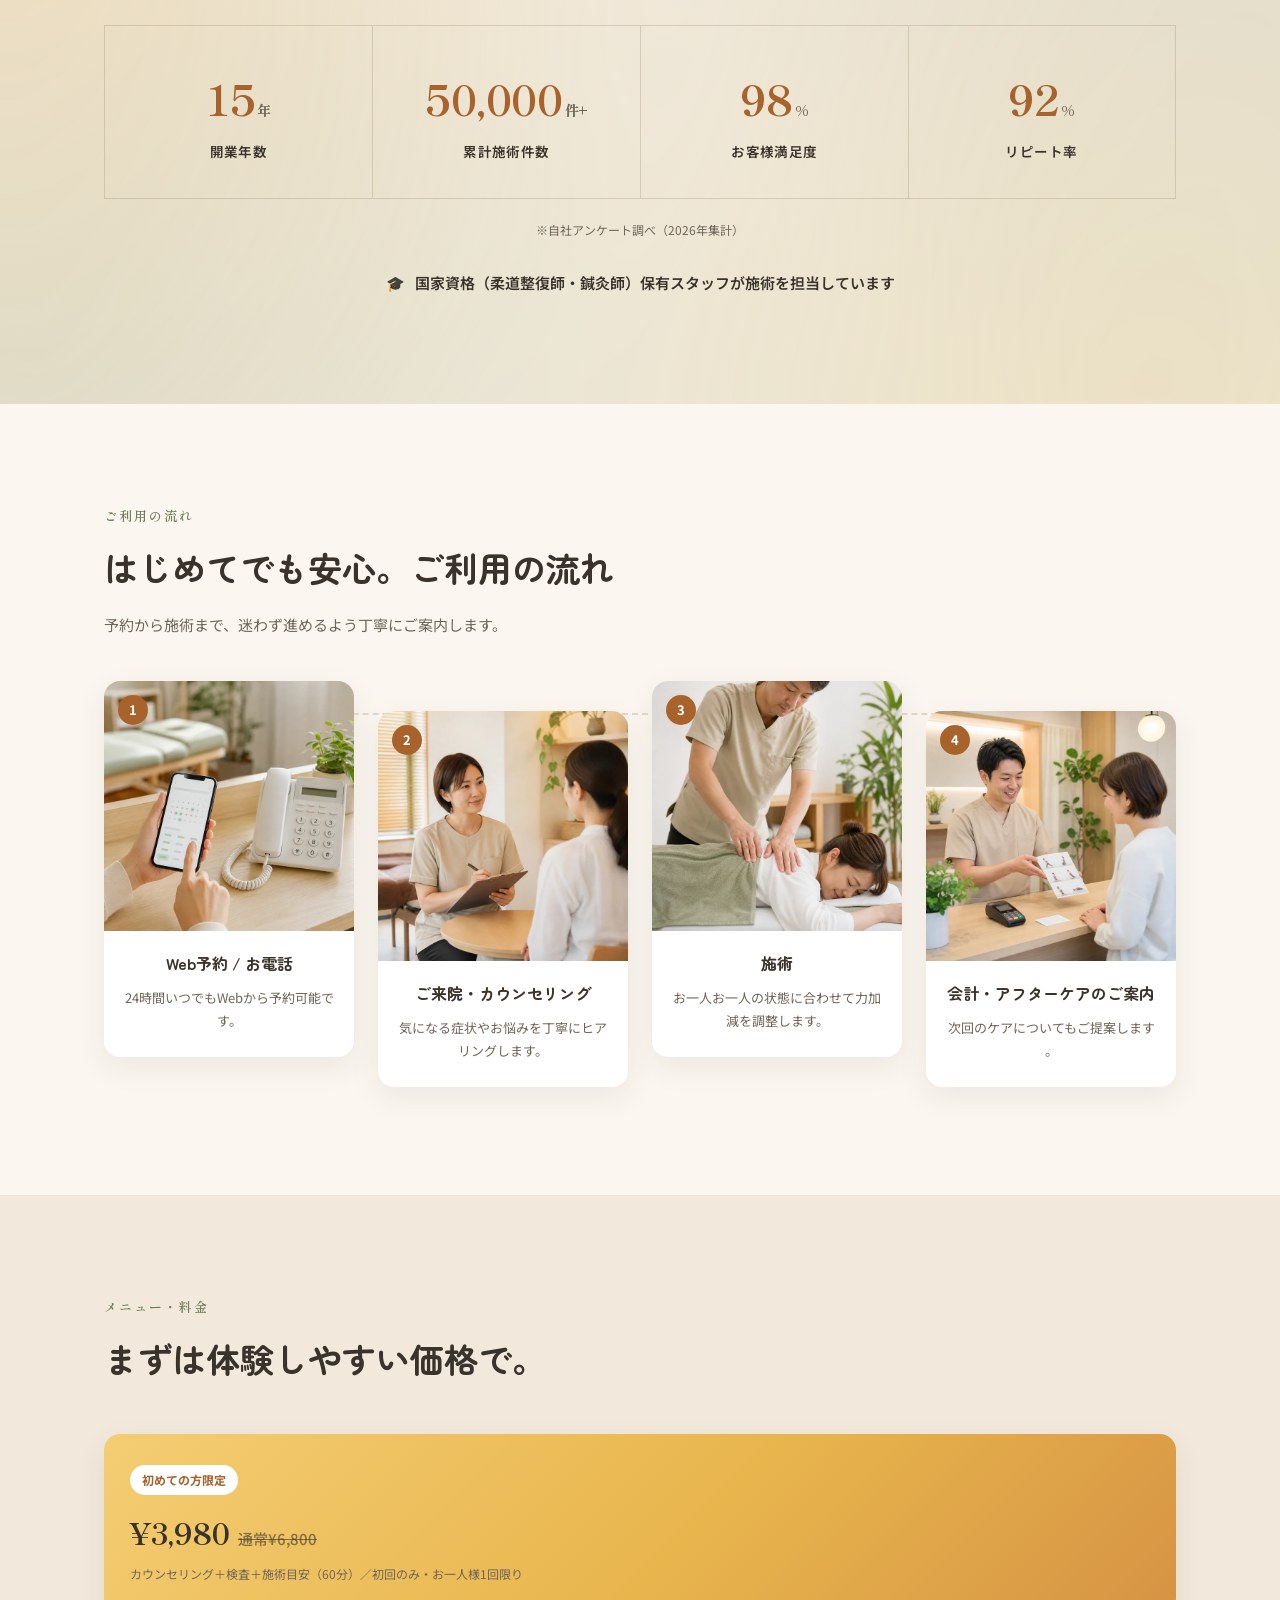
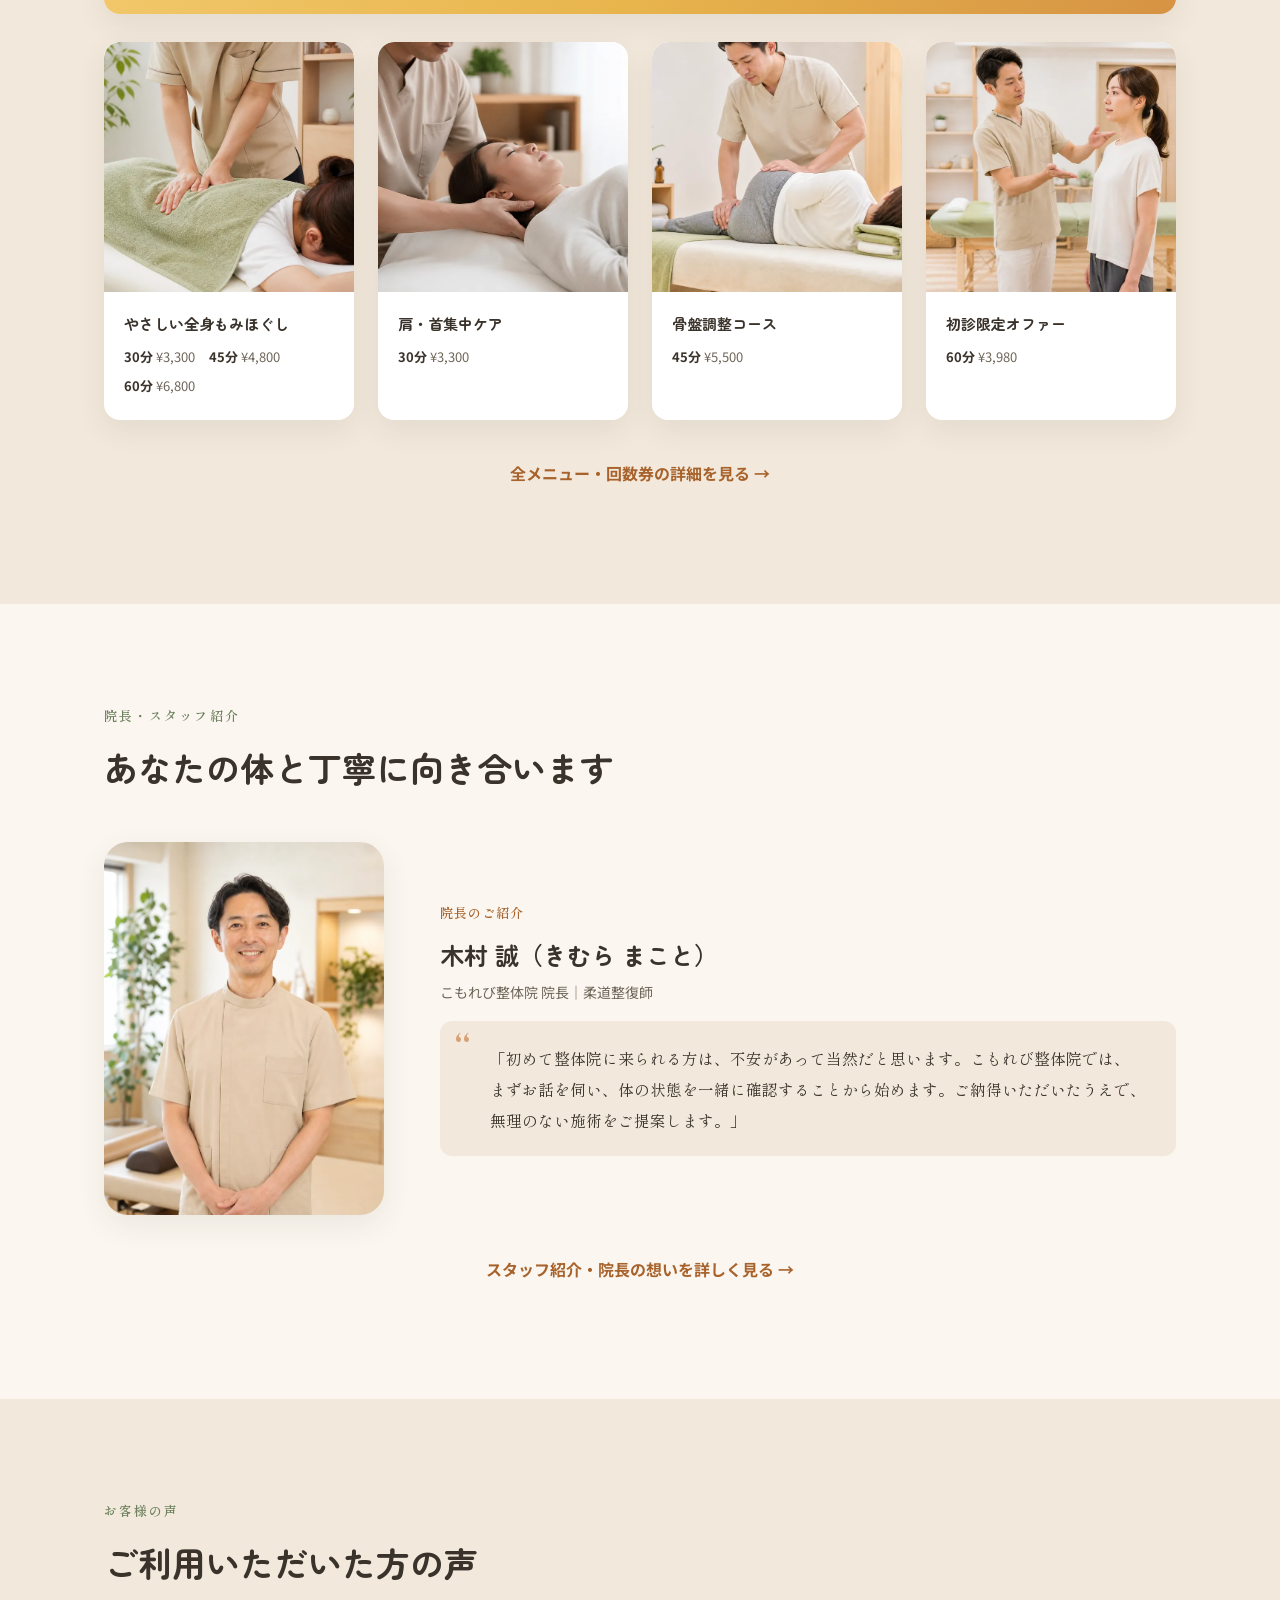
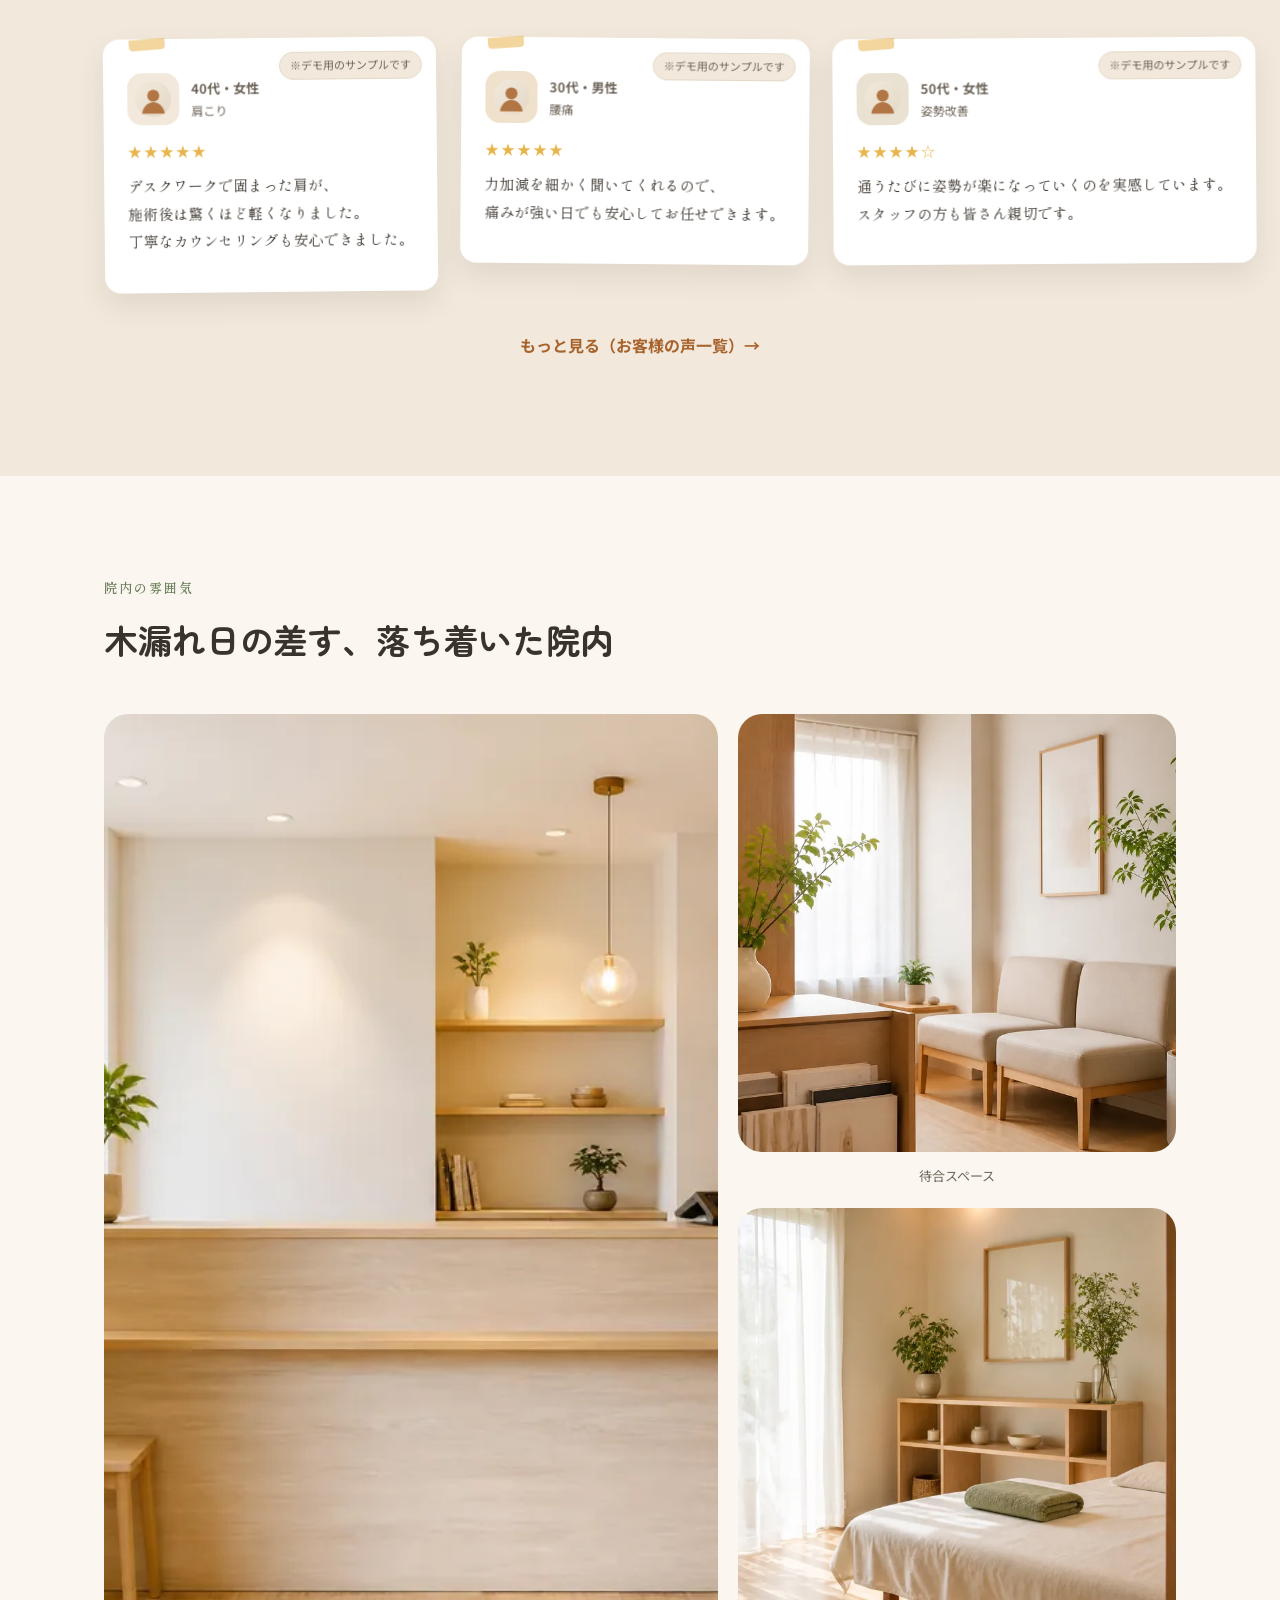
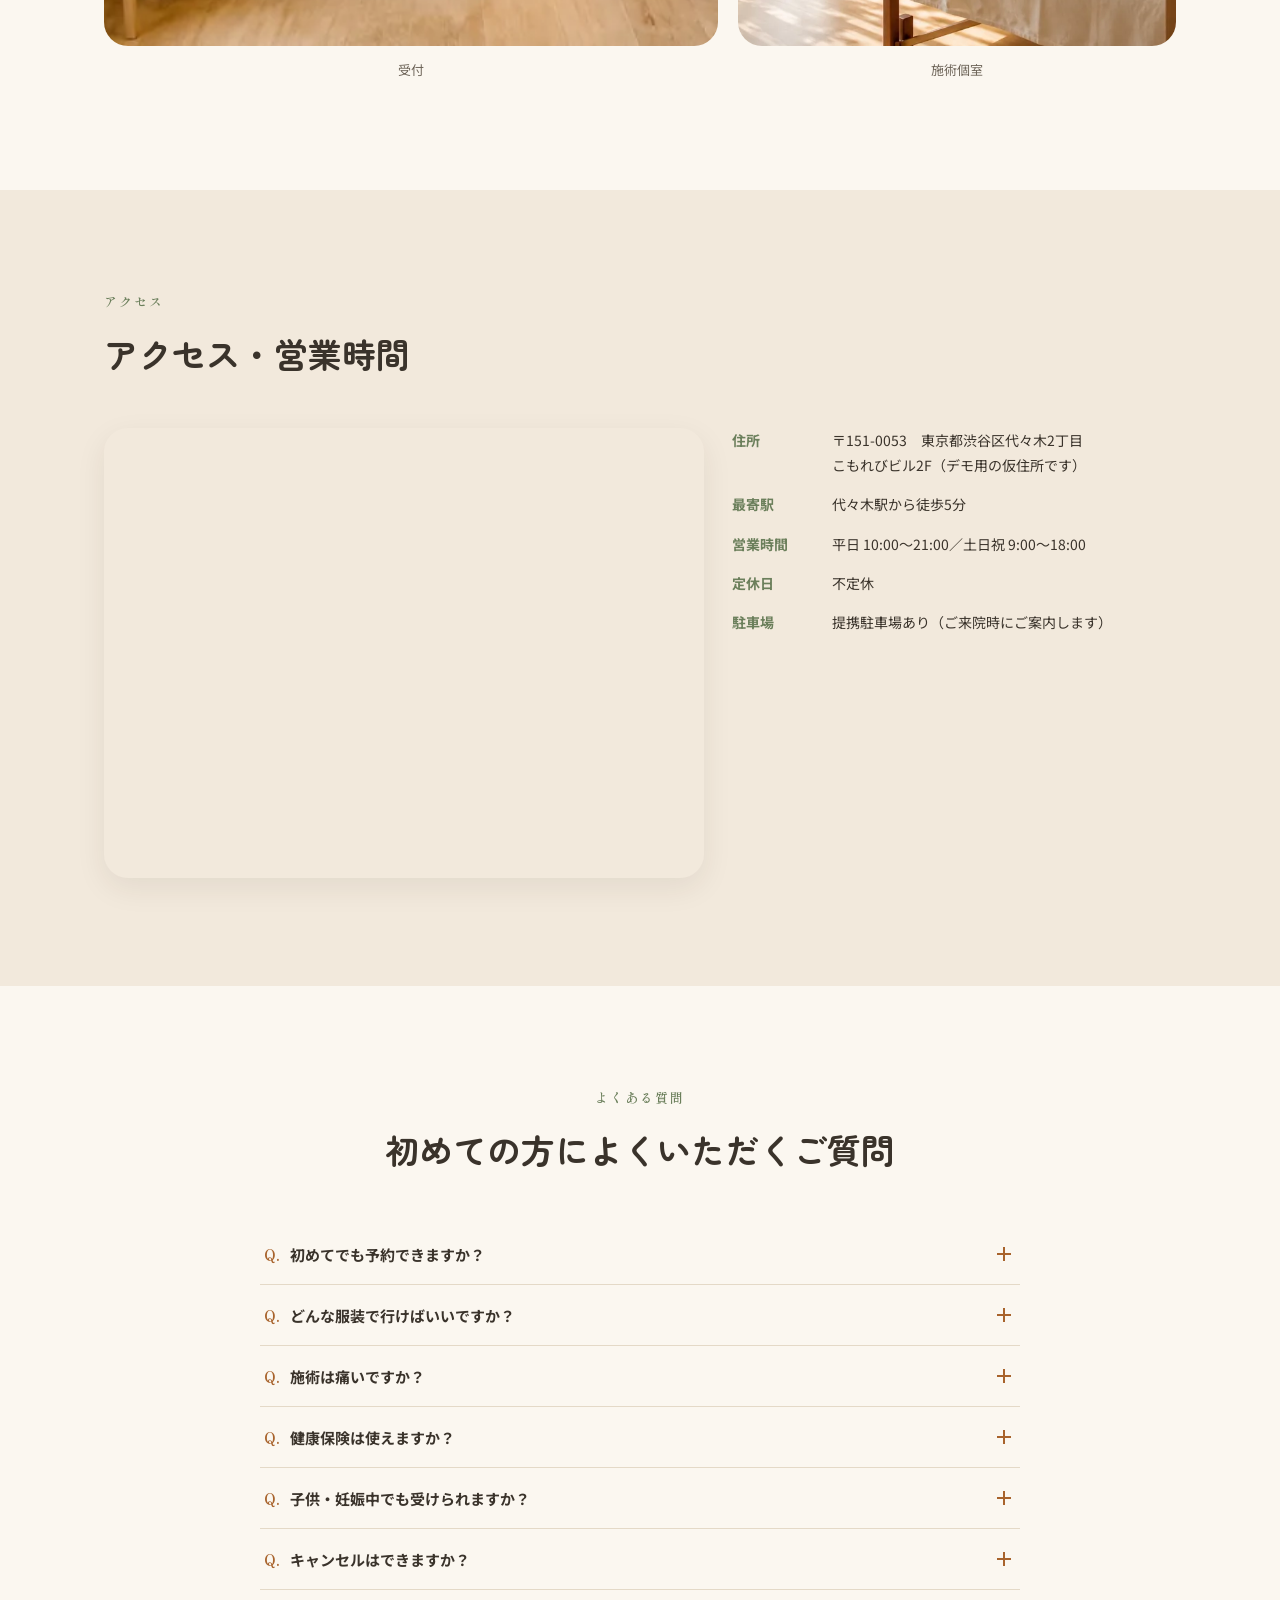
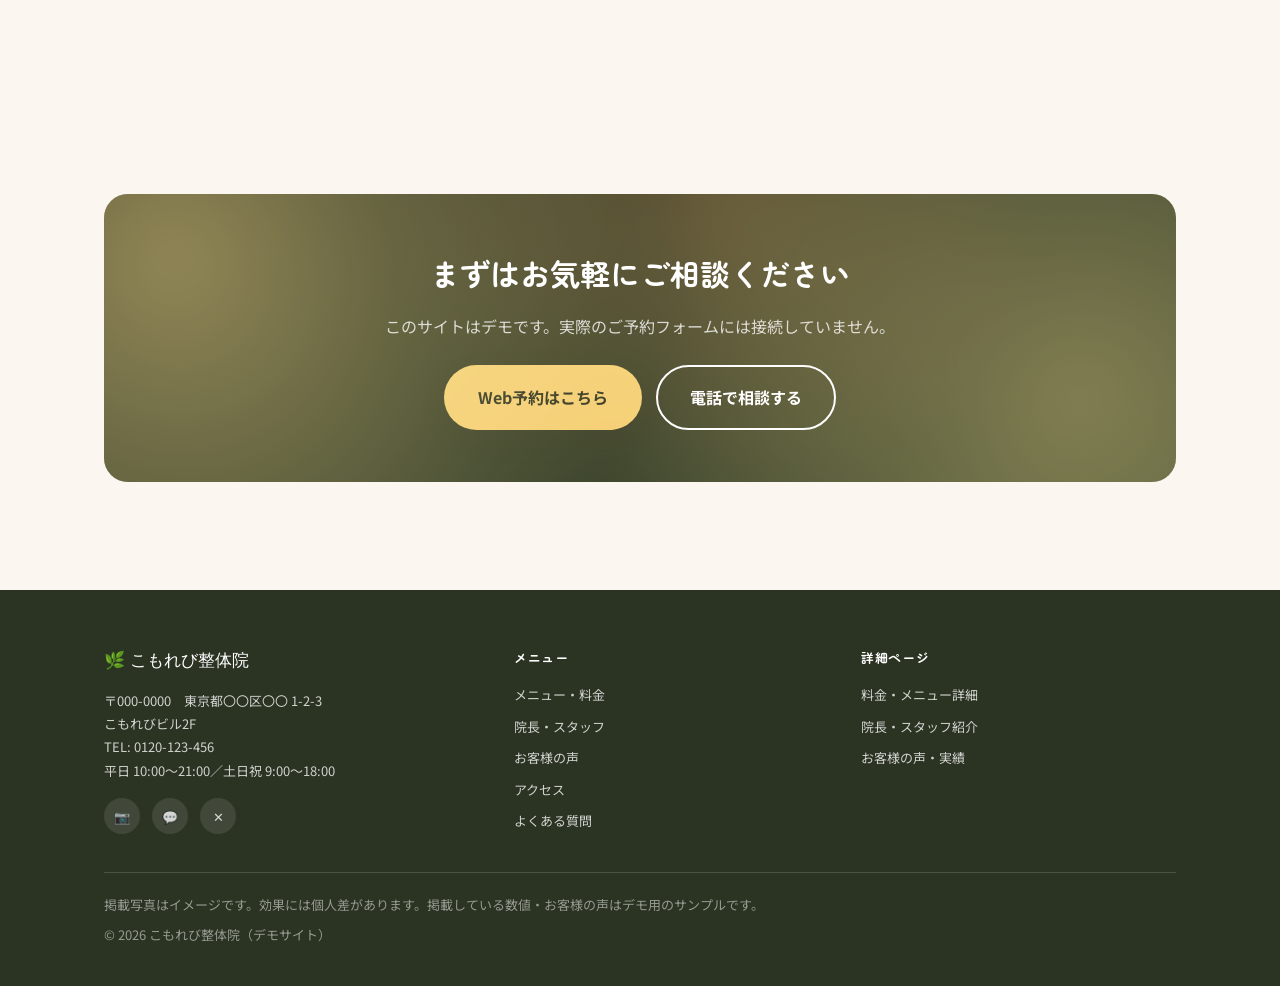
==== commit 4deba8bc: "ファーストビューを新デザインに刷新 - 新しい施術写真を波形カットで配置し、明朝体ベースの見出し・CTA・実績一覧に変更 - ヘッダーを最上部で透明表示にし、ファーストビューと重ねて表示 - 装飾線を" ====
--- a/index.html
+++ b/index.html
@@ -14,7 +14,7 @@
 <link rel="icon" href="data:image/svg+xml,%3Csvg xmlns='http://www.w3.org/2000/svg' viewBox='0 0 32 32'%3E%3Cdefs%3E%3ClinearGradient id='g' x1='0' y1='0' x2='1' y2='1'%3E%3Cstop offset='0' stop-color='%23E8B54D'/%3E%3Cstop offset='1' stop-color='%23C97C3D'/%3E%3C/linearGradient%3E%3C/defs%3E%3Ccircle cx='16' cy='16' r='16' fill='url(%23g)'/%3E%3Cpath d='M16 6c-5 3-7 8-4 15 1-5 4-8 8-9-3 1-5 3-6 6 4-1 7-5 6-10-1 2-2 3-4 4 1-2 1-4 0-6z' fill='white' fill-opacity='0.92'/%3E%3C/svg%3E">
 <link rel="preconnect" href="https://fonts.googleapis.com">
 <link rel="preconnect" href="https://fonts.gstatic.com" crossorigin>
-<link href="https://fonts.googleapis.com/css2?family=Zen+Maru+Gothic:wght@500;700;900&family=Shippori+Mincho:wght@500;600;700&family=Noto+Sans+JP:wght@400;500;700&display=swap" rel="stylesheet">
+<link href="https://fonts.googleapis.com/css2?family=Zen+Maru+Gothic:wght@500;700;900&family=Shippori+Mincho:wght@500;600;700&family=Noto+Sans+JP:wght@400;500;700&family=Noto+Serif+JP:wght@400;500;600&display=swap" rel="stylesheet">
 <link rel="stylesheet" href="css/style.css?v=17">
 </head>
 <body>
@@ -55,44 +55,36 @@
 
   <!-- 5-2 Hero -->
   <section class="hero" id="hero">
-    <div class="hero-bg">
-      <img src="images/hero-main.webp" alt="木漏れ日が差し込む、こもれび整体院の施術個室">
-    </div>
-    <div class="komorebi-dapple" aria-hidden="true"></div>
-    <div class="container hero-container">
-      <div class="hero-headline reveal">
-        <p class="hero-top-badge"><span aria-hidden="true">🌿</span>開業15年・累計施術50,000件+の実績</p>
-        <h1><span class="unit">がんばるあなたの体に、</span><br><span class="unit">木漏れ日のような</span><br><span class="unit">やすらぎを。</span></h1>
-        <p class="hero-lead">初めての方も、お一人お一人のペースに合わせて。まずはお気軽にご相談ください。</p>
-      </div>
-      <div class="hero-copy reveal">
-        <div class="hero-offer">
-          <div class="hero-offer-head">
-            <span class="offer-tag">初めての方へ</span>
-            <span class="offer-duration">初回60分</span>
-          </div>
-          <div class="offer-price">
-            <span class="offer-price-strike">通常6,800円</span>
-            <span class="offer-price-arrow" aria-hidden="true">→</span>
-            <span class="offer-price-now">3,980円</span>
-          </div>
-        </div>
-
-        <ul class="hero-facts">
-          <li>国家資格保有スタッフ在籍</li>
-          <li>開業15年・累計施術50,000件以上</li>
-        </ul>
-
-        <div class="btn-row hero-cta">
-          <a class="btn btn--primary btn--lg btn--block" href="index.html#final-cta">Web予約はこちら</a>
-        </div>
-        <p class="hero-cta-caption">24時間受付</p>
-
-        <a class="hero-tel" href="tel:0120123456"><span aria-hidden="true">📞</span>電話で相談する</a>
-
-        <p class="footnote">※自社調べ／集計期間: 開業〜2026年7月／通常価格での提供実績に基づく表示です</p>
-      </div>
-    </div>
+    <svg width="0" height="0" style="position:absolute" aria-hidden="true" focusable="false">
+      <defs>
+        <clipPath id="hero-wave-clip" clipPathUnits="objectBoundingBox">
+          <path d="M0.63,0 C0.50,0.10 0.30,0.15 0.26,0.30 C0.23,0.40 0.45,0.42 0.41,0.46 C0.35,0.55 0.05,0.60 0.08,0.70 C0.10,0.80 0.30,0.90 0.26,1 L1,1 L1,0 Z"/>
+        </clipPath>
+      </defs>
+    </svg>
+
+    <svg class="hero-flow-line" viewBox="0 0 1000 260" preserveAspectRatio="none" aria-hidden="true" focusable="false">
+      <path d="M0 105 C150 60, 265 145, 410 125 C560 105, 650 65, 735 0 C825 -70, 900 -110, 1000 -120"/>
+      <g class="flow-leaf" transform="translate(250,100) rotate(-15)"><path d="M0,7 C4,-4 16,-4 20,7 C16,18 4,18 0,7 Z"/></g>
+      <g class="flow-leaf" transform="translate(600,55) rotate(20)"><path d="M0,7 C4,-4 16,-4 20,7 C16,18 4,18 0,7 Z"/></g>
+    </svg>
+
+    <div class="hero-photo">
+      <img src="images/hero-photo.png" alt="施術者が利用者の肩と腕をやさしく調整している様子" width="1600" height="1200">
+    </div>
+
+    <div class="hero-content reveal">
+      <h1 class="hero-title">動ける毎日は、<br>やさしい調整から。</h1>
+      <p class="hero-description">一人ひとりの身体に合わせた施術で、日常を軽やかに。</p>
+    </div>
+
+    <a class="hero-cta" href="index.html#final-cta">初回相談を<br>予約する <span aria-hidden="true">→</span></a>
+
+    <ol class="hero-features">
+      <li class="hero-feature"><span class="hero-feature-number">01</span><span class="hero-feature-text">国家資格者が対応</span></li>
+      <li class="hero-feature"><span class="hero-feature-number">02</span><span class="hero-feature-text">完全予約制</span></li>
+      <li class="hero-feature"><span class="hero-feature-number">03</span><span class="hero-feature-text">土曜も診療</span></li>
+    </ol>
   </section>
 
   <!-- 5-3 選ばれる理由 -->
--- a/css/style.css
+++ b/css/style.css
@@ -27,7 +27,7 @@
 
   --shadow-soft: 0 10px 30px rgba(53, 40, 22, 0.08);
 
-  --header-height: 72px;
+  --header-height: 92px;
   --mobile-cta-height: 64px;
 
   --section-gap-pc: 96px;
@@ -36,6 +36,7 @@
   --font-heading: "Zen Maru Gothic", sans-serif;
   --font-body: "Noto Sans JP", sans-serif;
   --font-accent: "Shippori Mincho", serif;
+  --font-serif: "Noto Serif JP", serif;
 }
 
 /* ---------- Reset ---------- */
@@ -216,22 +217,23 @@
   height: var(--header-height);
   display: flex;
   align-items: center;
-  background: rgba(251, 247, 240, 0.94);
-  backdrop-filter: blur(6px);
-  border-bottom: 1px solid var(--color-border);
+  background: transparent;
+  border-bottom: 1px solid transparent;
 }
 .site-header .container {
   display: flex;
   align-items: center;
   justify-content: space-between;
   gap: 16px;
+  max-width: none;
+  padding: 0 56px;
 }
 .logo {
   display: flex;
   align-items: center;
   gap: 8px;
-  font-family: var(--font-heading);
-  font-weight: 700;
+  font-family: var(--font-serif);
+  font-weight: 600;
   font-size: 18px;
   color: var(--color-text);
 }
@@ -405,126 +407,194 @@
   animation: komorebi-drift 54s ease-in-out infinite alternate;
 }
 
-/* ---------- Hero（背景写真＋浮遊カード） ---------- */
+/* ---------- Hero（クリーム地＋波形フォトカット） ---------- */
 .hero {
   position: relative;
   overflow: hidden;
-  min-height: 600px;
-  display: flex;
-  align-items: center;
-  padding: calc(var(--header-height) + 28px) 0 40px;
-}
-.hero-bg {
+  min-height: 560px;
+  background: #F8F0E1;
+  padding: 0;
+}
+
+.hero-photo {
   position: absolute;
-  inset: 0;
-  z-index: 0;
-}
-.hero-bg img {
+  inset: 0 0 0 38%;
+  z-index: 1;
+  clip-path: url(#hero-wave-clip);
+}
+.hero-photo img {
   width: 100%;
   height: 100%;
   object-fit: cover;
 }
-.hero-bg::after {
-  content: "";
+
+/* 装飾線：写真側へ伸びる横方向の緩やかな曲線（細い1本線＋葉2枚） */
+.hero-flow-line {
+  display: none;
   position: absolute;
-  inset: 0;
-  background: linear-gradient(180deg, rgba(18, 14, 9, 0.28) 0%, rgba(18, 14, 9, 0.42) 100%);
-}
-.hero .container {
-  position: relative;
-  z-index: 1;
-}
-.hero-container {
-  display: flex;
-  flex-direction: column;
-  gap: 28px;
-}
-
-/* 開業実績を伝える小さなバッジ */
-.hero-top-badge {
-  display: inline-flex;
-  align-items: center;
-  gap: 8px;
-  background: rgba(0, 0, 0, 0.32);
-  border: 1px solid rgba(255, 255, 255, 0.22);
-  border-radius: var(--radius-pill);
-  padding: 7px 16px 7px 12px;
-  margin: 0 0 18px;
-  font-size: 12.5px;
-  font-weight: 600;
-  color: var(--color-white);
-  letter-spacing: 0.01em;
-}
-
-/* 大見出し：写真の空いたスペースを埋める大きめテキスト */
-.hero-headline h1 {
-  color: var(--color-white);
-  font-weight: 900;
-  font-size: clamp(24px, 7.2vw, 40px);
-  line-height: 1.24;
-  letter-spacing: -0.02em;
-  text-wrap: balance;
+  z-index: 0;
+  left: 0;
+  overflow: visible;
+  pointer-events: none;
+}
+.hero-flow-line path {
+  fill: none;
+  stroke: rgba(119, 127, 79, 0.5);
+  stroke-width: 1;
+  vector-effect: non-scaling-stroke;
+}
+.hero-flow-line .flow-leaf path {
+  fill: rgba(119, 127, 79, 0.55);
+}
+
+/* 見出し・サブコピー */
+.hero-content {
+  position: relative;
+  z-index: 5;
+  padding: 40px 24px 0;
+}
+.hero-title {
   margin: 0;
-  text-shadow:
-    0 1px 2px rgba(0, 0, 0, 0.6),
-    0 8px 22px rgba(0, 0, 0, 0.55),
-    0 3px 44px rgba(0, 0, 0, 0.45);
-}
-.hero-headline h1 .unit {
-  white-space: nowrap;
-}
-.hero-lead {
-  color: rgba(255, 255, 255, 0.94);
-  font-size: 16px;
+  color: #39312d;
+  font-family: var(--font-serif);
+  font-size: clamp(28px, 7.4vw, 38px);
+  font-weight: 400;
+  line-height: 1.5;
+  letter-spacing: 0.02em;
+}
+.hero-description {
+  margin-top: 16px;
+  color: #70764f;
+  font-family: var(--font-serif);
+  font-size: 15px;
+  font-weight: 400;
+  line-height: 1.9;
+  letter-spacing: 0.04em;
+}
+
+/* CTA：明朝体・縦長の角ばったボタン */
+.hero-cta {
+  display: grid;
+  place-content: center;
+  width: 140px;
+  height: 96px;
+  margin: 28px 24px 0;
+  padding: 0;
+  border: 0;
+  border-radius: 3px;
+  background: #c8613f;
+  color: #fffaf1;
+  font-family: var(--font-serif);
+  font-size: 14px;
   font-weight: 500;
-  line-height: 1.9;
-  max-width: 420px;
-  margin: 22px 0 0;
-  text-shadow: 0 1px 3px rgba(0, 0, 0, 0.45), 0 2px 14px rgba(0, 0, 0, 0.35);
-}
-
-/* 補足情報・CTAを内包する浮遊カード（写真に直接テキストを重ねない） */
-.hero-copy {
-  text-align: left;
-  background: var(--color-bg-1);
-  max-width: 480px;
-  padding: 26px 20px 24px;
-  border-radius: 22px;
-  box-shadow: 0 24px 50px rgba(53, 40, 22, 0.24);
-}
-.hero .footnote {
-  color: var(--color-text-sub);
-  font-size: 11px;
-  text-align: left;
-  margin-top: 10px;
-}
+  line-height: 1.7;
+  letter-spacing: 0.04em;
+  text-align: center;
+  transition: transform 0.2s ease, box-shadow 0.2s ease;
+}
+.hero-cta:hover {
+  transform: translateY(-2px);
+  box-shadow: 0 14px 28px rgba(168, 99, 44, 0.28);
+}
+
+/* 実績一覧：縦積みの罫線区切りリスト */
+.hero-features {
+  margin: 32px 24px 0;
+  padding: 0;
+  list-style: none;
+  max-width: 320px;
+}
+.hero-feature {
+  display: grid;
+  grid-template-columns: 40px 1fr;
+  align-items: center;
+  min-height: 50px;
+  border-bottom: 1px solid rgba(112, 108, 91, 0.25);
+  font-family: var(--font-serif);
+}
+.hero-feature-number {
+  color: #818857;
+  font-size: 15px;
+  font-style: italic;
+  letter-spacing: 0.02em;
+}
+.hero-feature-text {
+  color: #39312d;
+  font-size: 14px;
+  letter-spacing: 0.03em;
+}
+
 @media (max-width: 767px) {
-  .hero { min-height: 0; padding-bottom: 32px; }
-}
-@media (min-width: 768px) {
-  .hero-bg::after {
-    background: linear-gradient(100deg, rgba(15, 11, 7, 0.56) 0%, rgba(15, 11, 7, 0.3) 60%, rgba(15, 11, 7, 0.12) 100%);
+  .hero { min-height: 0; }
+  .hero-photo {
+    position: relative;
+    inset: auto;
+    width: 100%;
+    height: 260px;
+    clip-path: none;
   }
-  .hero-headline h1 { font-size: clamp(40px, 6.4vw, 56px); }
-}
+}
+
 @media (min-width: 1024px) {
-  .hero { min-height: 640px; }
-  .hero-container {
-    flex-direction: row;
-    align-items: center;
-    justify-content: space-between;
-    gap: 32px;
+  .hero { min-height: max(640px, 56.4vw); margin-top: calc(-1 * var(--header-height)); }
+
+  .hero-flow-line {
+    display: block;
+    top: 53.5%;
+    width: 68vw;
+    height: 26.5%;
   }
-  .hero-headline {
-    flex: 1 1 auto;
-    max-width: 660px;
+
+  .hero-content {
+    position: absolute;
+    top: 18.8%;
+    left: 7.7%;
+    width: min(720px, 46vw);
+    padding: 0;
   }
-  .hero-headline h1 { font-size: clamp(33px, 4vw, 52px); }
-  .hero-copy {
-    flex: 0 0 400px;
-    max-width: 400px;
-    padding: 30px 26px 26px;
+  .hero-title {
+    font-size: clamp(44px, 4.15vw, 70px);
+    line-height: 1.62;
+    letter-spacing: 0.08em;
   }
+  .hero-description {
+    margin-top: 10px;
+    font-size: 19px;
+    letter-spacing: 0.12em;
+    white-space: nowrap;
+  }
+
+  .hero-cta {
+    position: absolute;
+    z-index: 8;
+    top: 56.4%;
+    left: 27.27%;
+    width: 9.09%;
+    min-width: 130px;
+    height: 14.4%;
+    min-height: 116px;
+    font-size: 17px;
+    line-height: 1.75;
+    letter-spacing: 0.08em;
+    margin: 0;
+  }
+
+  .hero-features {
+    position: absolute;
+    z-index: 6;
+    top: 73.4%;
+    left: 7.7%;
+    width: 16%;
+    min-width: 240px;
+    max-width: none;
+    margin: 0;
+  }
+  .hero-feature {
+    grid-template-columns: 48px 1fr;
+    min-height: 66px;
+  }
+  .hero-feature-number { font-size: 19px; }
+  .hero-feature-text { font-size: 17px; }
 }
 
 .footnote {
@@ -532,102 +602,6 @@
   color: var(--color-text-sub);
   text-align: center;
   margin-top: 6px;
-}
-
-/* 初診オファー：タグ＋期間＋価格をまとめたブロック */
-.hero-offer {
-  background: rgba(232, 181, 77, 0.1);
-  border: 1px dashed var(--color-primary);
-  border-radius: 14px;
-  padding: 14px 18px;
-}
-.hero-offer-head {
-  display: flex;
-  align-items: center;
-  gap: 10px;
-  margin-bottom: 8px;
-}
-.offer-tag {
-  display: inline-block;
-  background: var(--color-primary-dark);
-  color: var(--color-white);
-  font-size: 11.5px;
-  font-weight: 700;
-  padding: 3px 10px;
-  border-radius: var(--radius-pill);
-}
-.offer-duration {
-  font-size: 13px;
-  font-weight: 600;
-  color: var(--color-text-sub);
-}
-.offer-price {
-  display: flex;
-  align-items: baseline;
-  gap: 8px;
-  flex-wrap: wrap;
-}
-.offer-price-strike {
-  font-size: 14px;
-  color: var(--color-text-sub);
-  text-decoration: line-through;
-}
-.offer-price-arrow { color: var(--color-text-sub); font-size: 14px; }
-.offer-price-now {
-  font-family: var(--font-accent);
-  font-weight: 700;
-  font-size: 26px;
-  color: var(--color-primary-dark);
-}
-
-/* 信頼ポイント（チェックリスト） */
-.hero-facts {
-  margin: 18px 0 0;
-  padding: 0;
-  list-style: none;
-  display: flex;
-  flex-direction: column;
-  gap: 8px;
-}
-.hero-facts li {
-  position: relative;
-  padding-left: 22px;
-  font-size: 13.5px;
-  font-weight: 600;
-  color: var(--color-text);
-}
-.hero-facts li::before {
-  content: "✓";
-  position: absolute;
-  left: 0;
-  top: 0;
-  color: var(--color-secondary);
-  font-weight: 700;
-}
-
-.hero-cta { margin-top: 22px; }
-.hero-cta-caption {
-  margin: 8px 0 0;
-  text-align: center;
-  font-size: 12px;
-  color: var(--color-text-sub);
-}
-.hero-tel {
-  display: flex;
-  align-items: center;
-  justify-content: center;
-  gap: 8px;
-  min-height: 44px;
-  margin-top: 12px;
-  font-weight: 600;
-  font-size: 15px;
-  color: var(--color-primary-dark);
-  border-bottom: 1px solid rgba(168, 99, 44, 0.35);
-  transition: border-color 0.2s ease, transform 0.2s ease;
-}
-.hero-tel:hover {
-  border-bottom-color: var(--color-primary-dark);
-  transform: translateY(-2px);
 }
 
 /* ---------- Cards / Grids ---------- */
@@ -1345,11 +1319,14 @@
   transform: translateX(4px);
 }
 
-/* ヘッダー：スクロールで影を強める */
+/* ヘッダー：最上部では透明、スクロールで背景と影が付く */
 .site-header {
-  transition: box-shadow 0.25s ease, background 0.25s ease;
+  transition: box-shadow 0.25s ease, background 0.25s ease, border-color 0.25s ease;
 }
 .site-header.is-scrolled {
+  background: rgba(251, 247, 240, 0.94);
+  backdrop-filter: blur(6px);
+  border-bottom-color: var(--color-border);
   box-shadow: 0 6px 20px rgba(58, 51, 43, 0.08);
 }
 
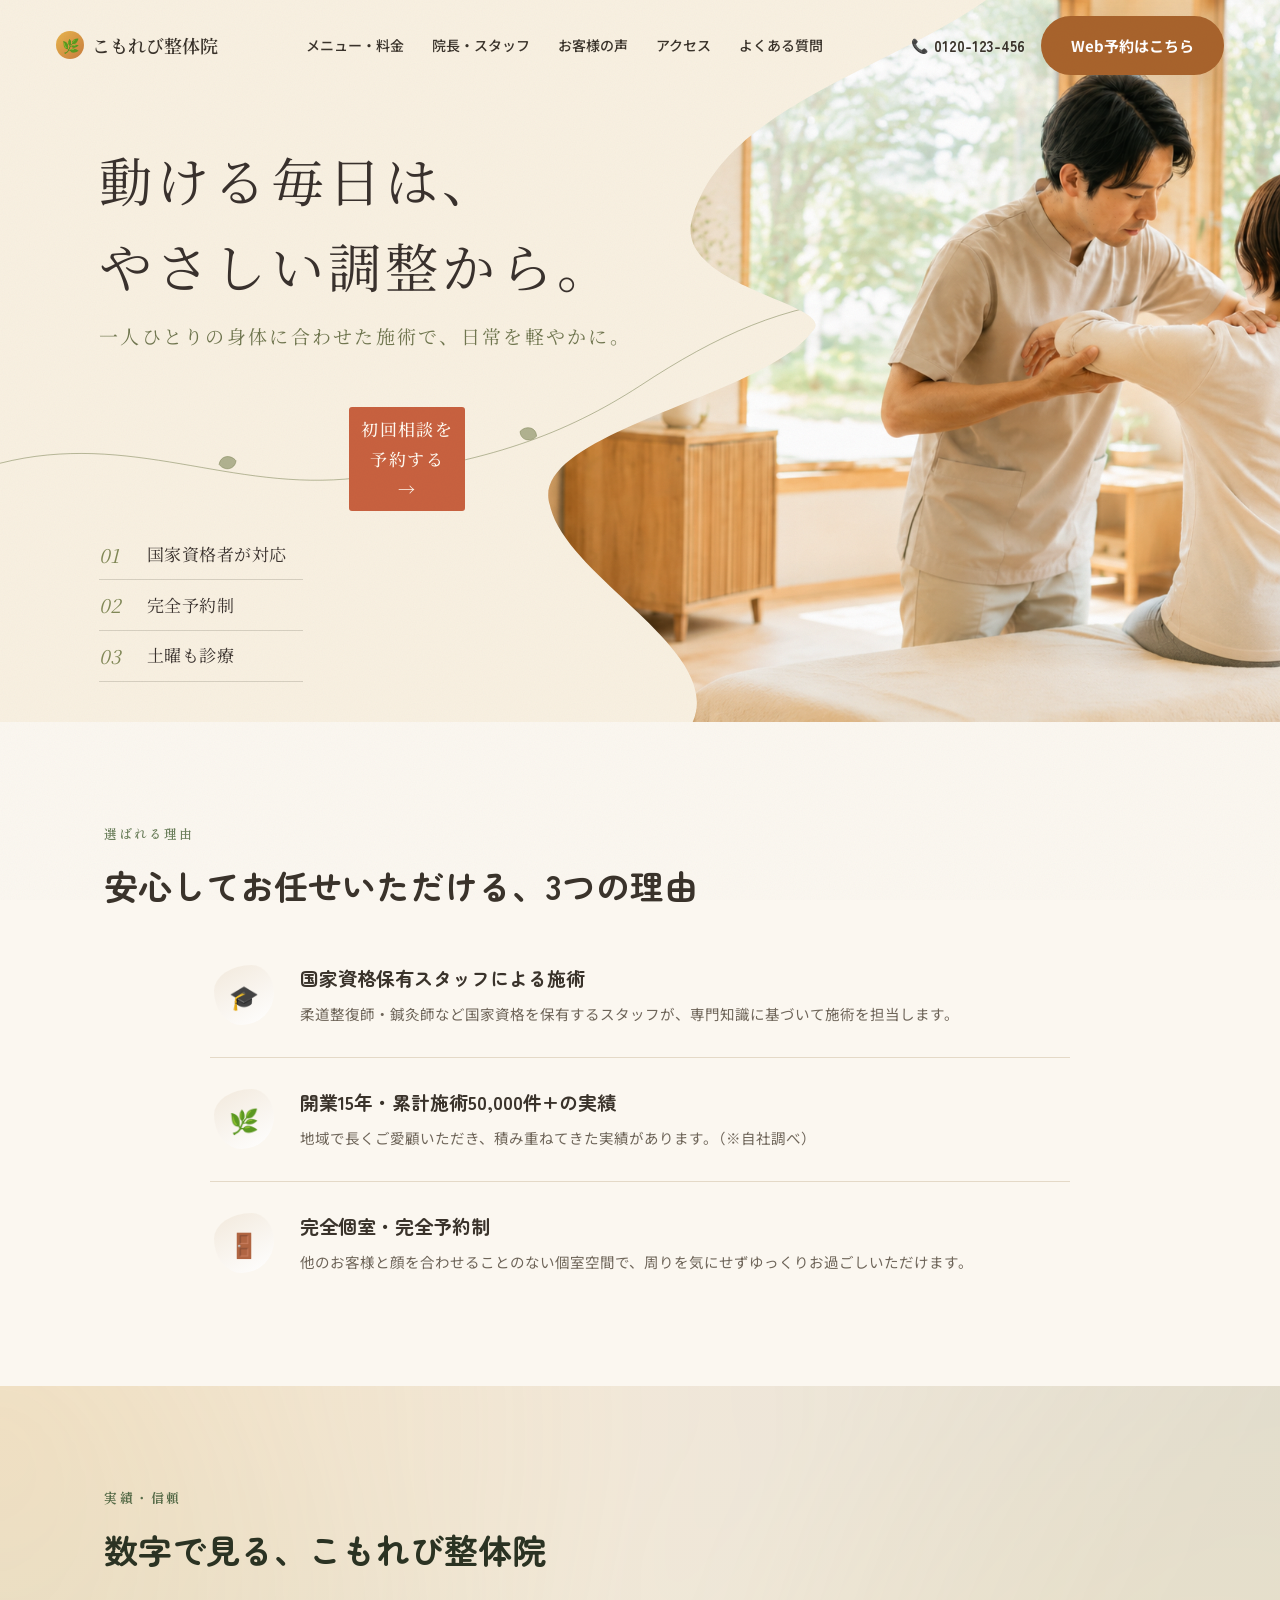
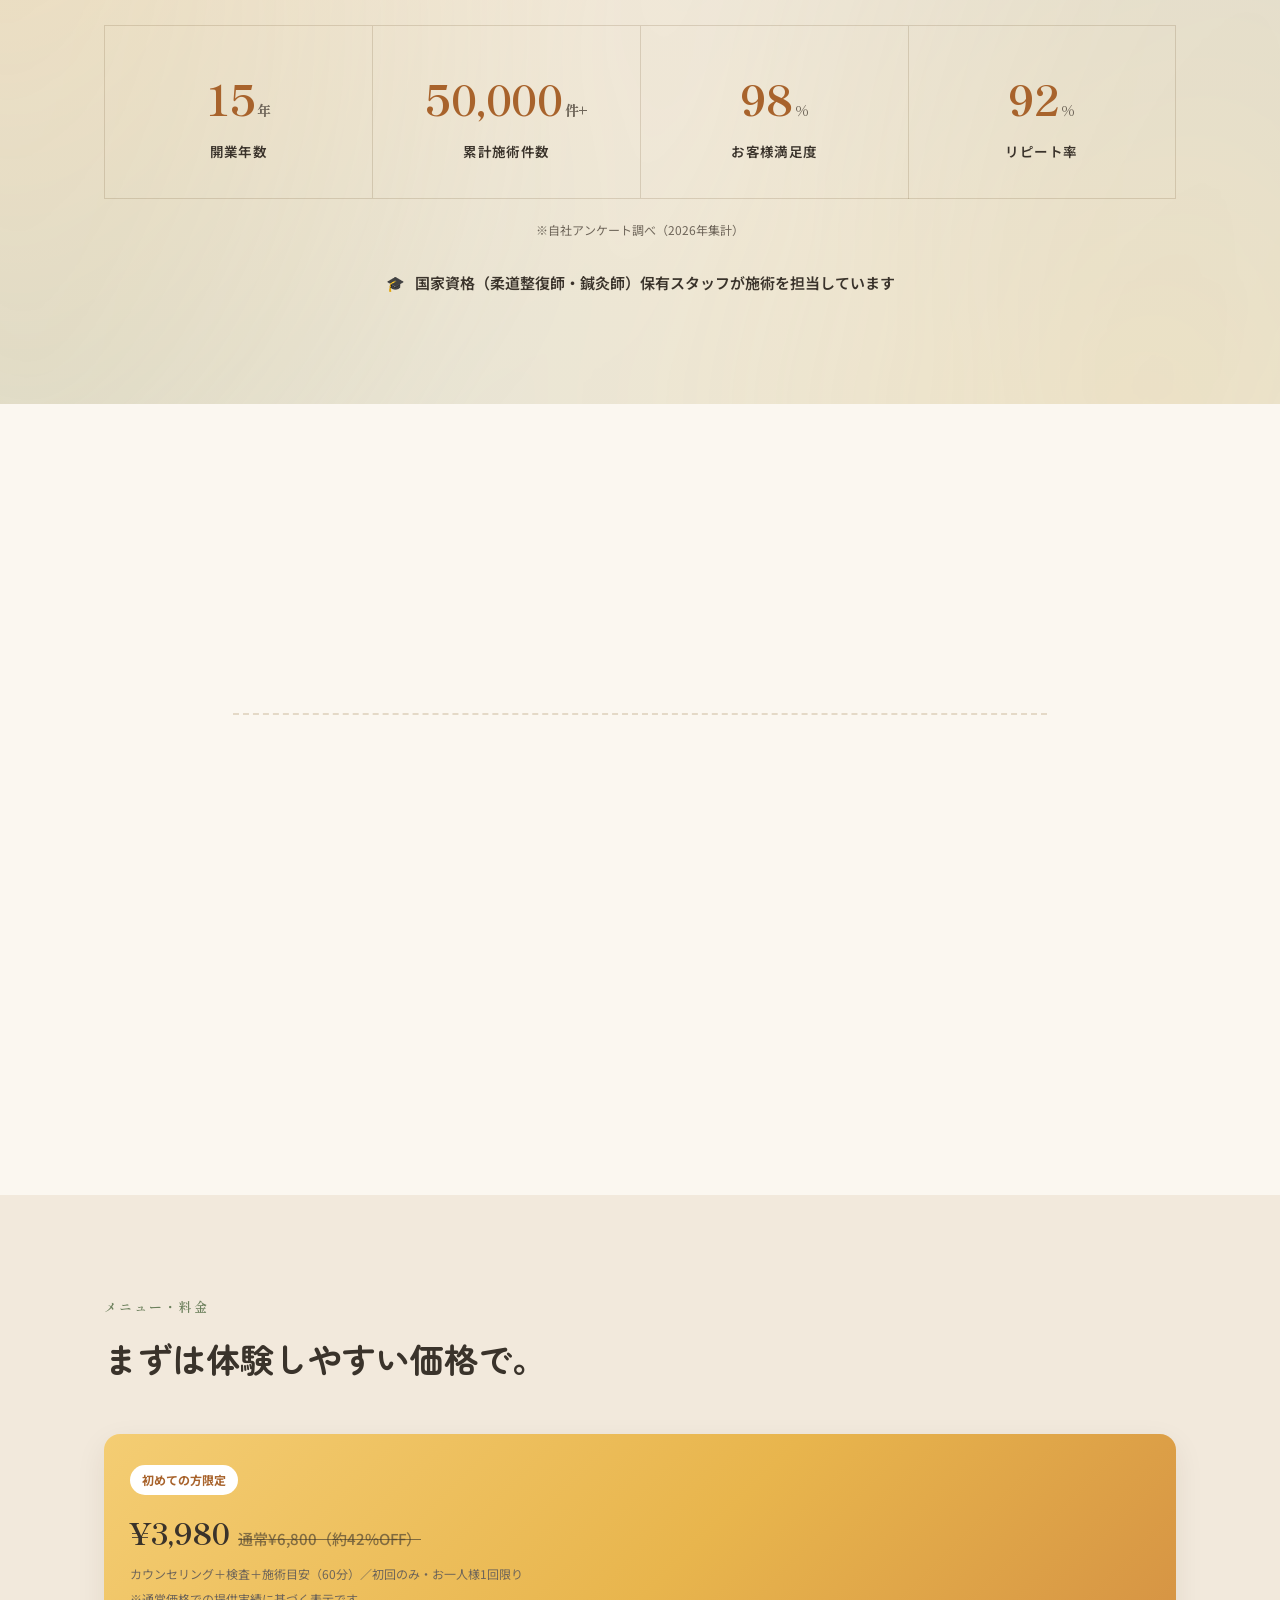
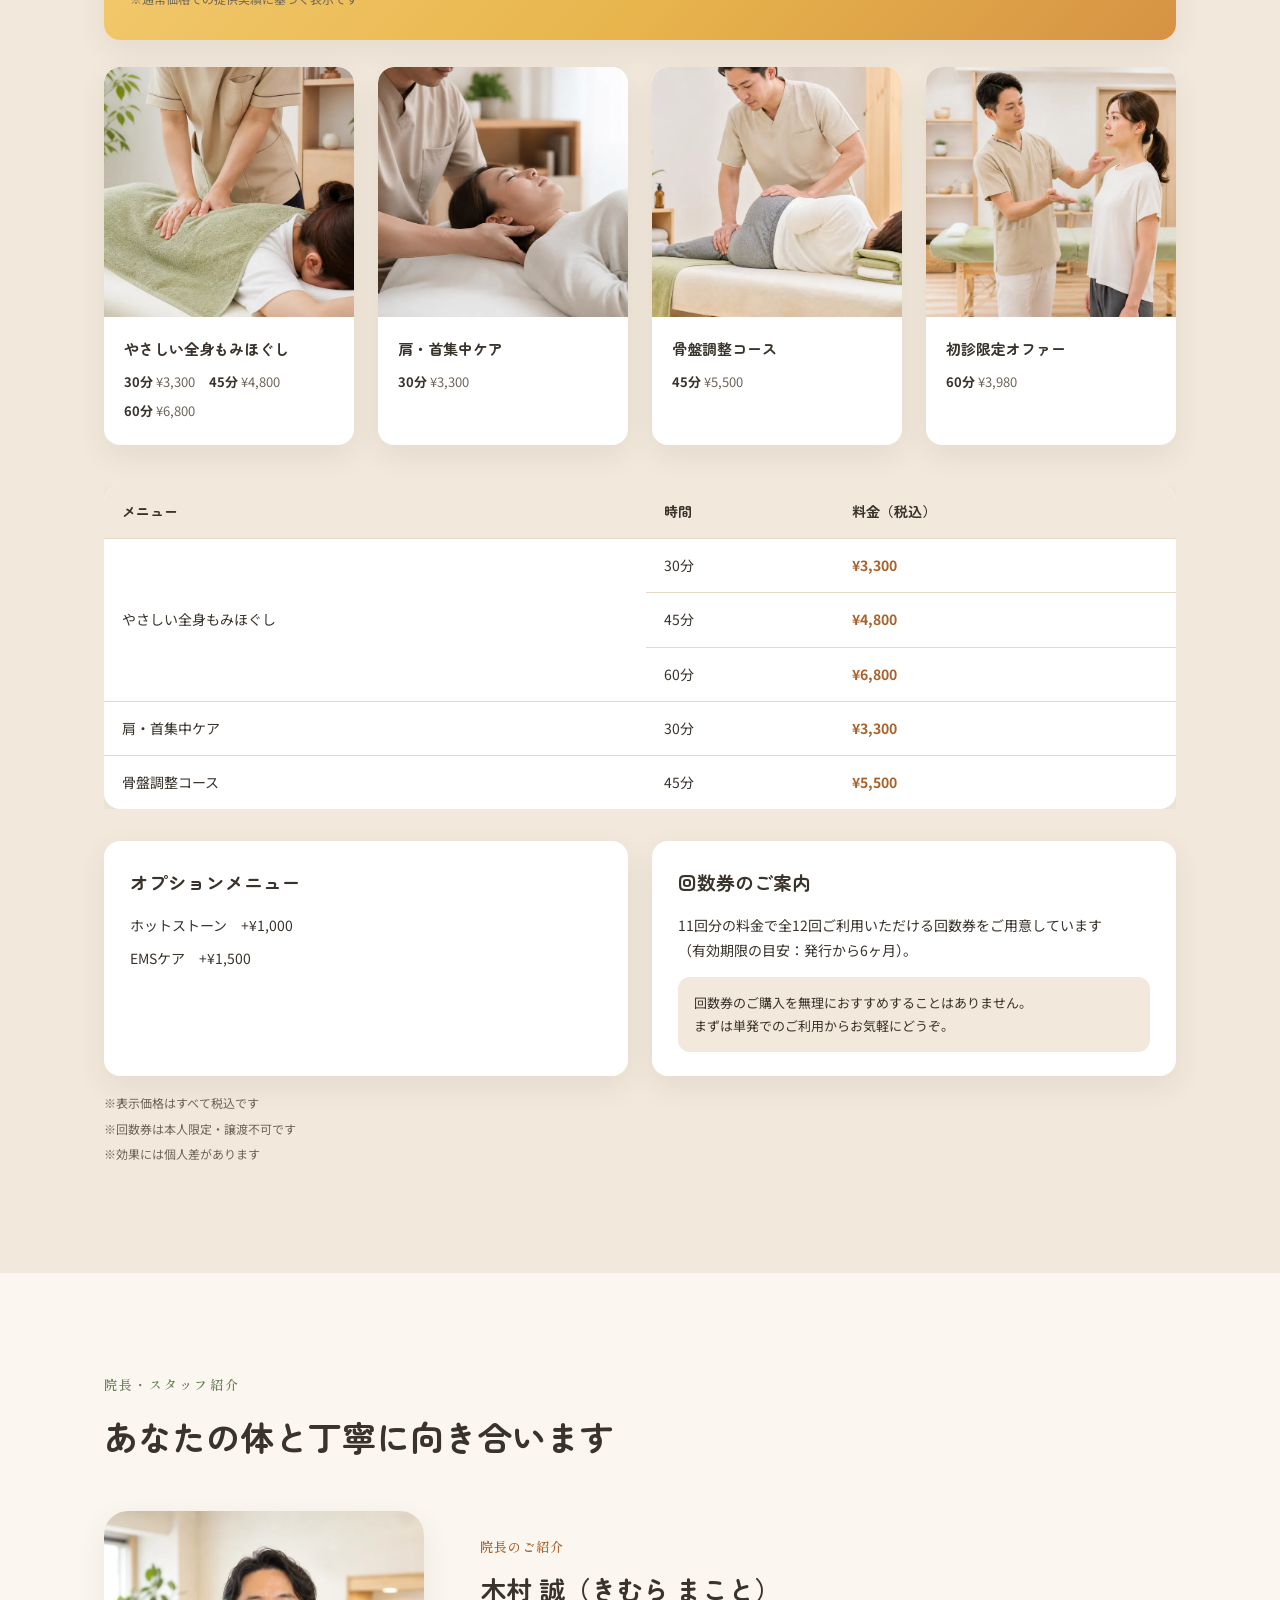
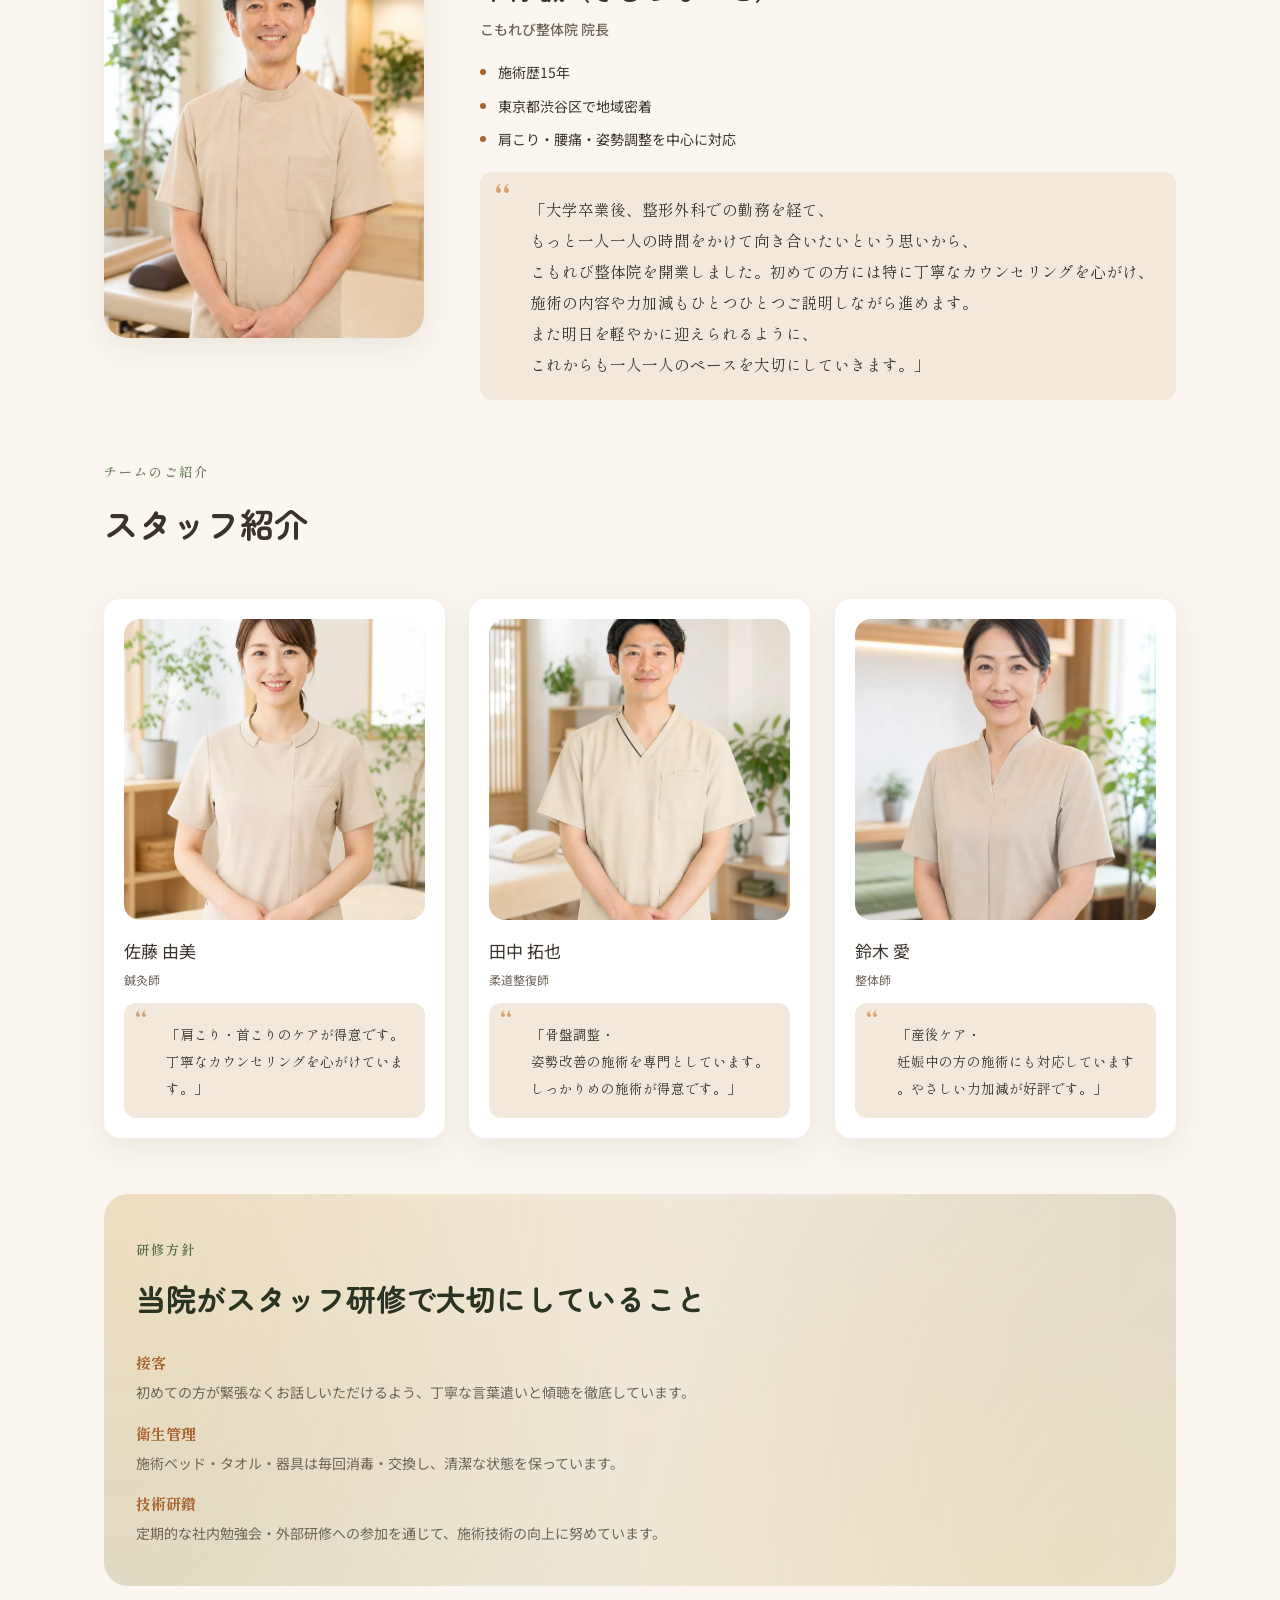
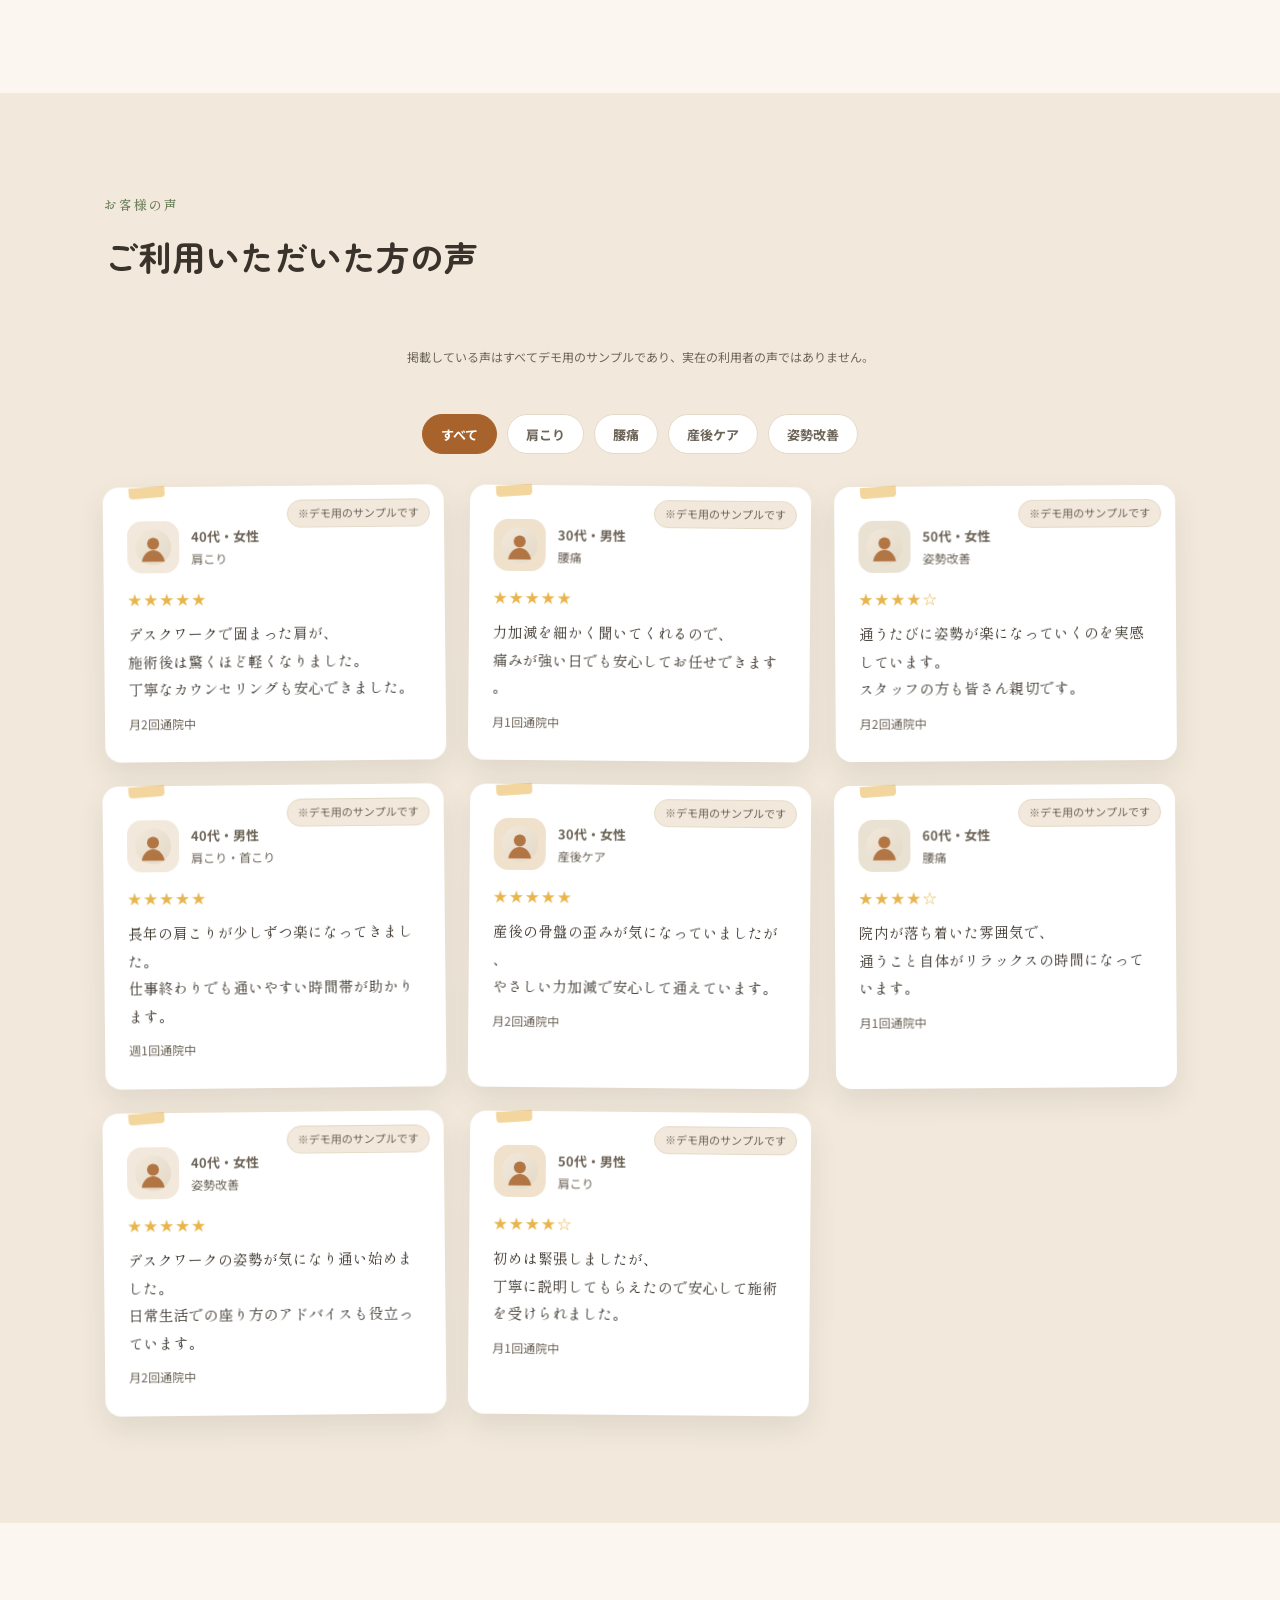
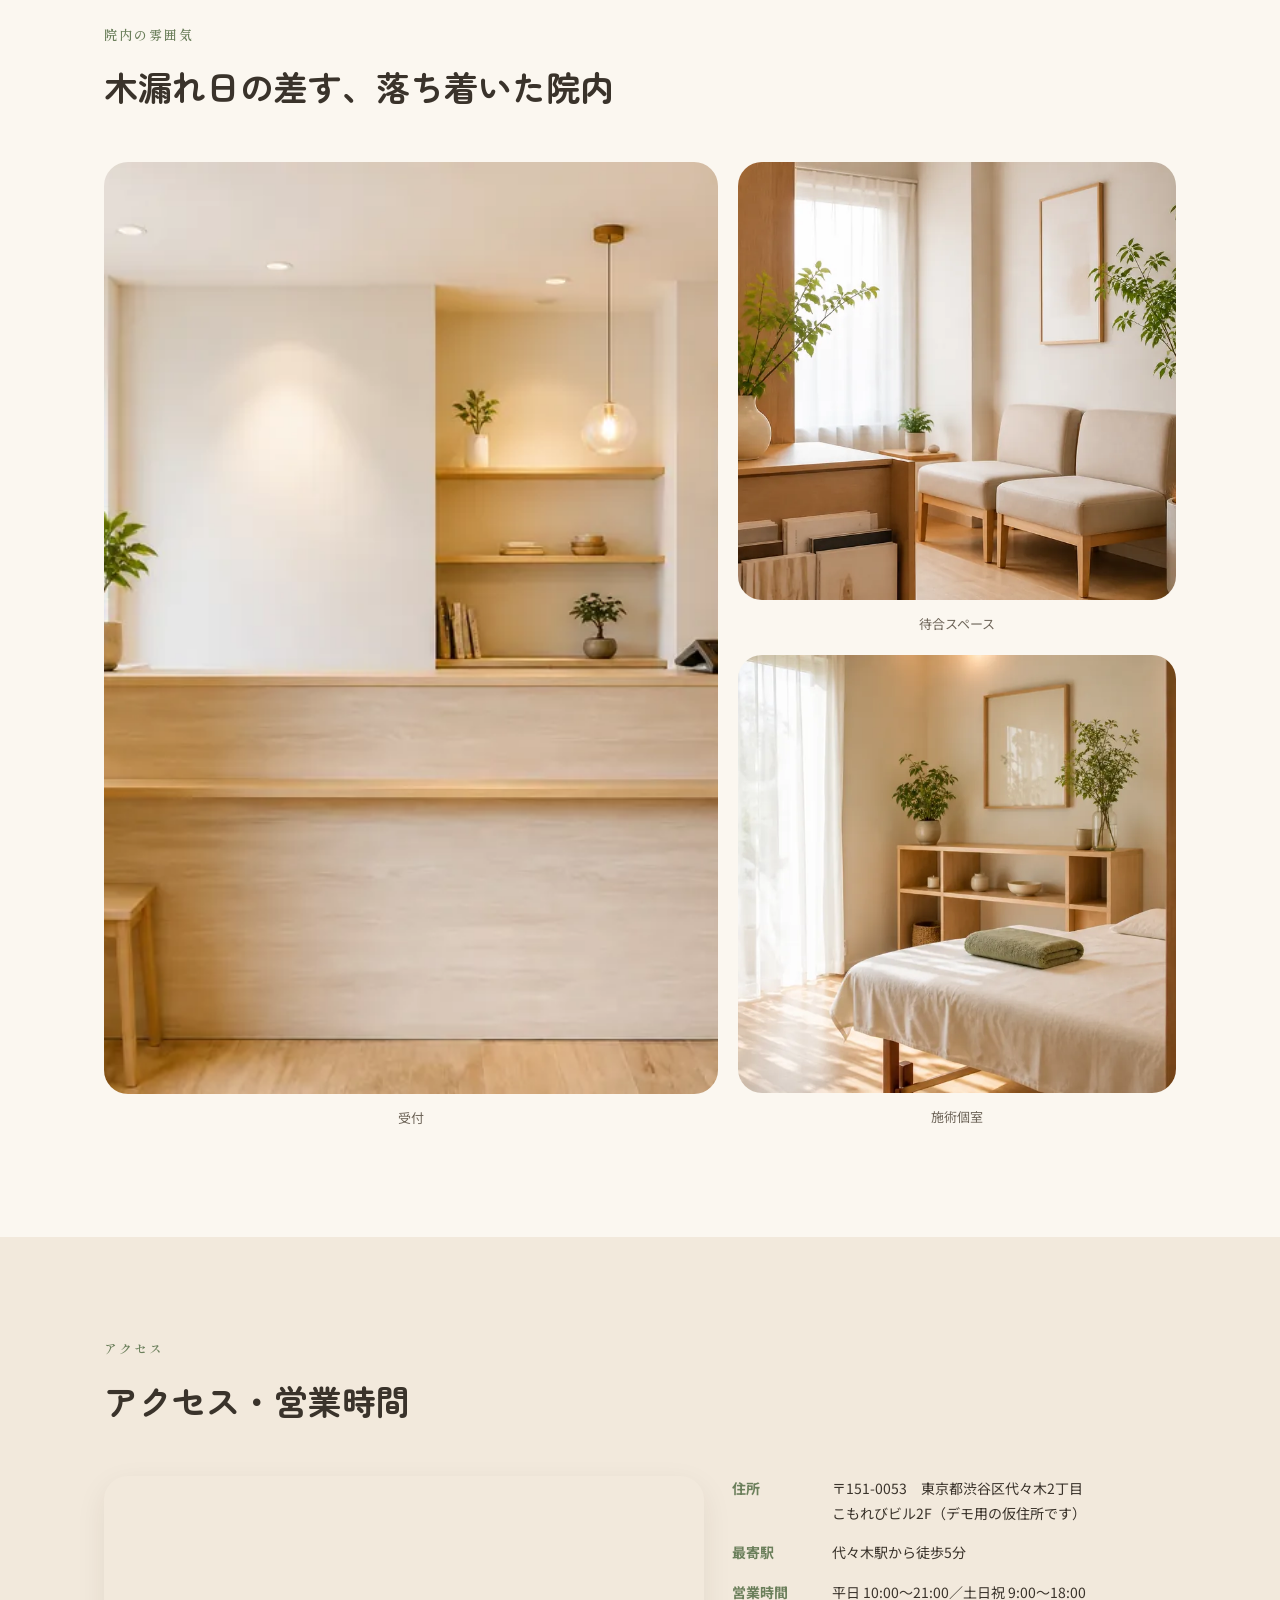
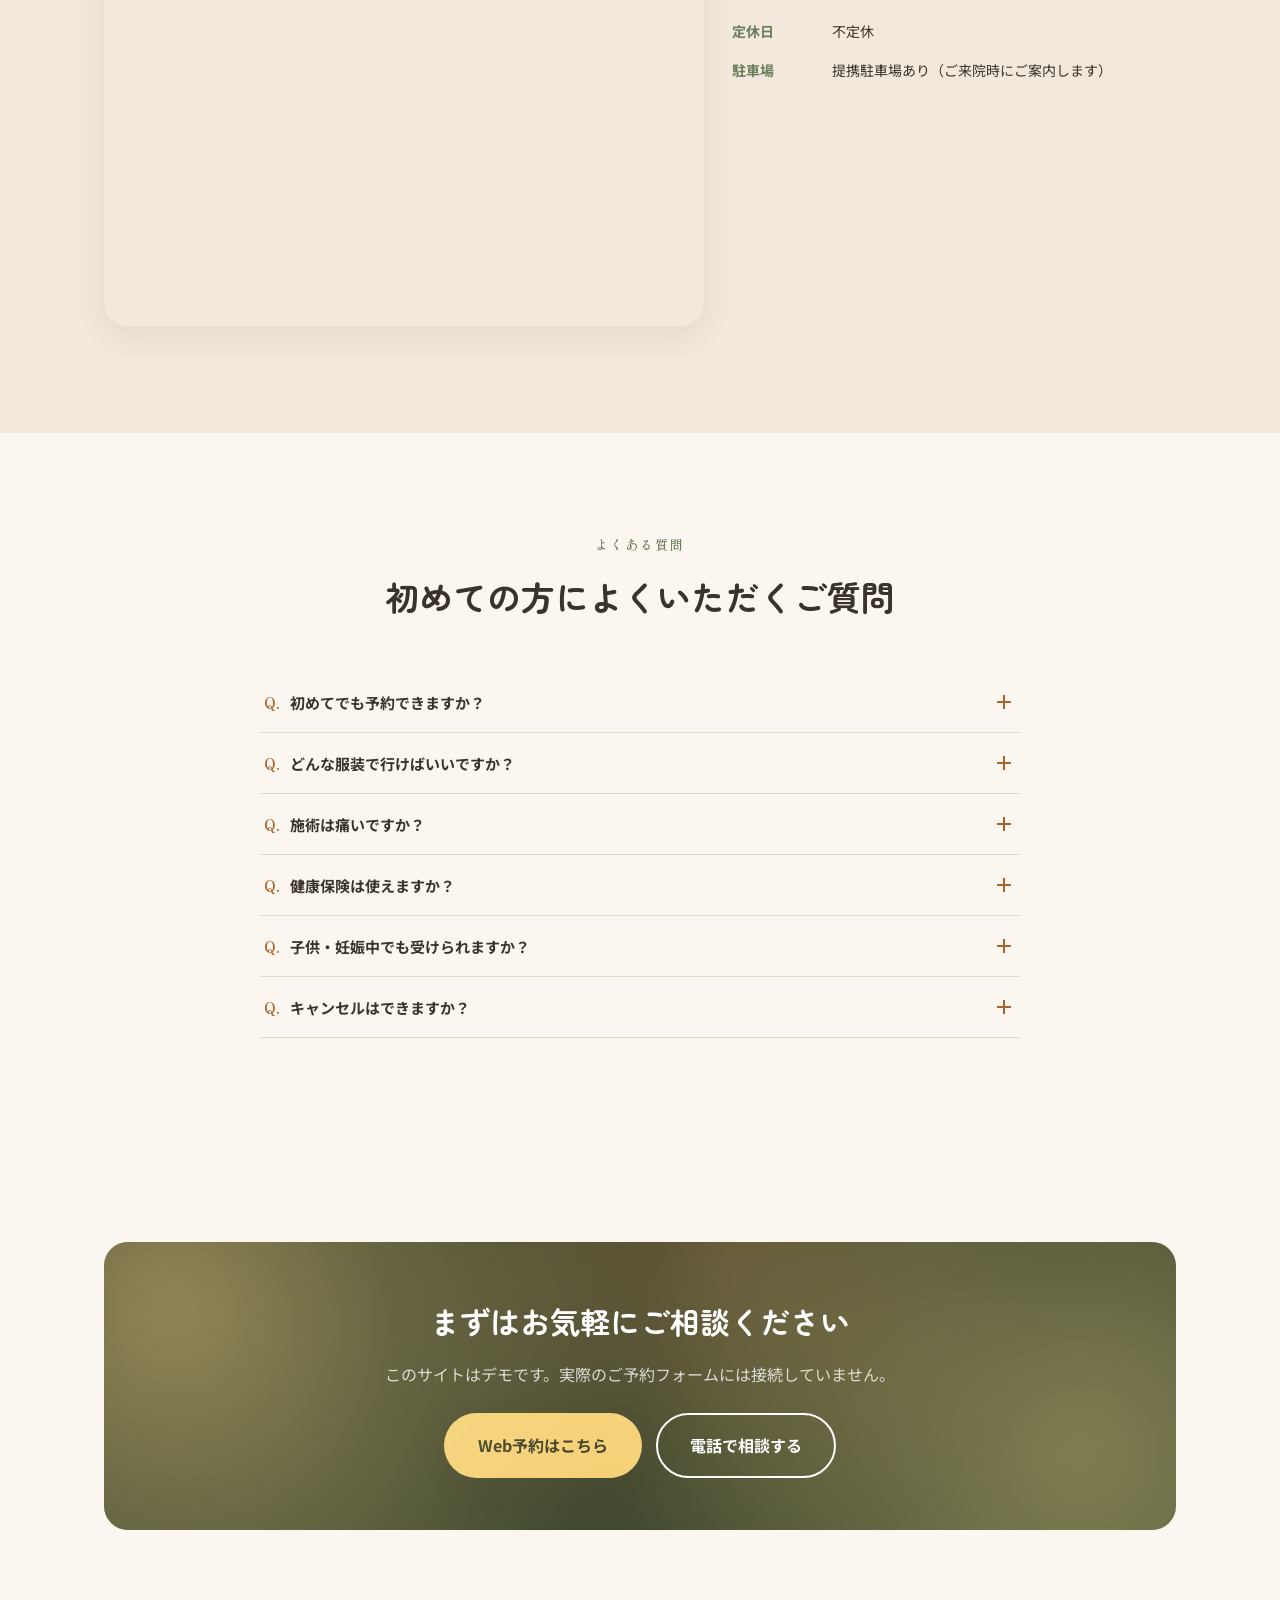
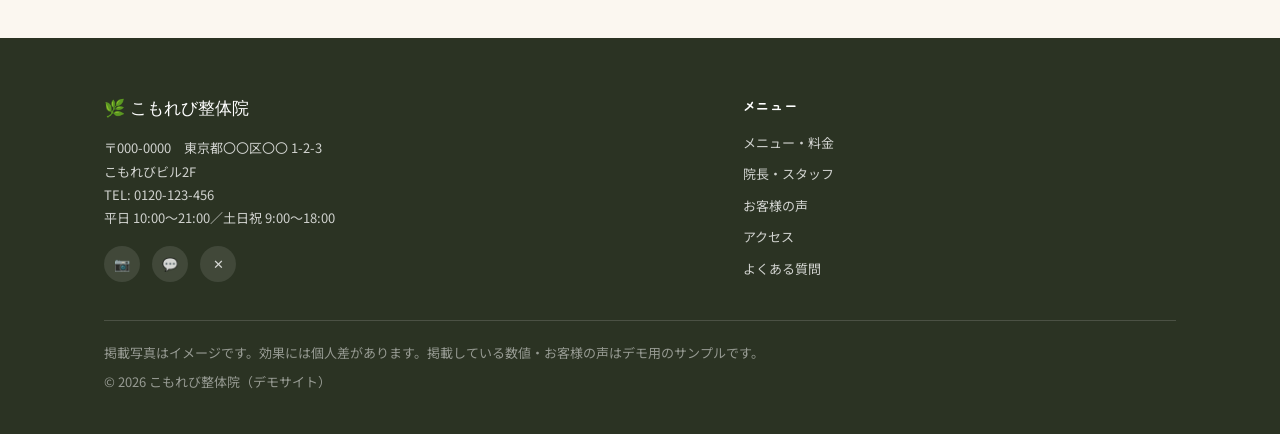
==== commit 2ca7b297: "単一ページLP構成に統合 - price.html／staff.html／voice.htmlを削除し、内容をindex.htmlの各セクションに統合 - ヘッダー・フッターのリンクをページ内アンカー" ====
--- a/index.html
+++ b/index.html
@@ -26,26 +26,26 @@
     <a class="logo" href="index.html"><span class="leaf" aria-hidden="true">🌿</span>こもれび整体院</a>
     <nav class="main-nav" aria-label="グローバルナビゲーション">
       <ul>
-        <li><a href="index.html#price-summary">メニュー・料金</a></li>
-        <li><a href="index.html#staff-summary">院長・スタッフ</a></li>
-        <li><a href="index.html#voice-summary">お客様の声</a></li>
-        <li><a href="index.html#access">アクセス</a></li>
-        <li><a href="index.html#faq">よくある質問</a></li>
+        <li><a href="#price-summary">メニュー・料金</a></li>
+        <li><a href="#staff-summary">院長・スタッフ</a></li>
+        <li><a href="#voice-summary">お客様の声</a></li>
+        <li><a href="#access">アクセス</a></li>
+        <li><a href="#faq">よくある質問</a></li>
       </ul>
     </nav>
     <div class="header-actions">
       <a class="header-phone" href="tel:0120123456"><span aria-hidden="true">📞</span><span class="num">0120-123-456</span></a>
-      <a class="btn btn--primary header-book-btn" href="index.html#final-cta">Web予約はこちら</a>
+      <a class="btn btn--primary header-book-btn" href="#final-cta">Web予約はこちら</a>
       <button class="hamburger" aria-label="メニューを開く" aria-expanded="false"><span></span></button>
     </div>
   </div>
   <nav class="mobile-nav" aria-label="モバイルナビゲーション">
     <ul>
-      <li><a href="price.html">メニュー・料金</a></li>
-      <li><a href="staff.html">院長・スタッフ</a></li>
-      <li><a href="voice.html">お客様の声</a></li>
-      <li><a href="index.html#access">アクセス</a></li>
-      <li><a href="index.html#faq">よくある質問</a></li>
+      <li><a href="#price-summary">メニュー・料金</a></li>
+      <li><a href="#staff-summary">院長・スタッフ</a></li>
+      <li><a href="#voice-summary">お客様の声</a></li>
+      <li><a href="#access">アクセス</a></li>
+      <li><a href="#faq">よくある質問</a></li>
     </ul>
     <a class="mobile-nav-phone" href="tel:0120123456">📞 0120-123-456（電話予約もOK）</a>
   </nav>
@@ -78,7 +78,7 @@
       <p class="hero-description">一人ひとりの身体に合わせた施術で、日常を軽やかに。</p>
     </div>
 
-    <a class="hero-cta" href="index.html#final-cta">初回相談を<br>予約する <span aria-hidden="true">→</span></a>
+    <a class="hero-cta" href="#final-cta">初回相談を<br>予約する <span aria-hidden="true">→</span></a>
 
     <ol class="hero-features">
       <li class="hero-feature"><span class="hero-feature-number">01</span><span class="hero-feature-text">国家資格者が対応</span></li>
@@ -183,7 +183,7 @@
     </div>
   </section>
 
-  <!-- 5-6 メニュー・料金 要約 -->
+  <!-- 5-6 メニュー・料金 -->
   <section class="section section--alt" id="price-summary">
     <div class="container">
       <div class="section-head reveal">
@@ -194,12 +194,13 @@
       <div class="offer-card reveal">
         <div>
           <span class="tag">初めての方限定</span>
-          <div class="price">¥3,980<span class="strike">通常¥6,800</span></div>
+          <div class="price">¥3,980<span class="strike">通常¥6,800（約42%OFF）</span></div>
           <p class="footnote">カウンセリング＋検査＋施術目安（60分）／初回のみ・お一人様1回限り</p>
-        </div>
-      </div>
-
-      <div class="grid grid--4">
+          <p class="footnote">※通常価格での提供実績に基づく表示です</p>
+        </div>
+      </div>
+
+      <div class="grid grid--4 mb-40">
         <div class="card menu-card reveal">
           <img src="images/menu-thumb-1.webp" alt="やさしい全身もみほぐし" loading="lazy">
           <div class="body">
@@ -234,81 +235,216 @@
         </div>
       </div>
 
-      <div class="summary-cta">
-        <a class="link-more" href="price.html">全メニュー・回数券の詳細を見る →</a>
-      </div>
-    </div>
-  </section>
-
-  <!-- 5-7 院長・スタッフ 要約 -->
+      <div class="table-scroll reveal">
+        <table class="price-table">
+          <thead>
+            <tr><th>メニュー</th><th>時間</th><th>料金（税込）</th></tr>
+          </thead>
+          <tbody>
+            <tr><td rowspan="3">やさしい全身もみほぐし</td><td>30分</td><td class="price">¥3,300</td></tr>
+            <tr><td>45分</td><td class="price">¥4,800</td></tr>
+            <tr><td>60分</td><td class="price">¥6,800</td></tr>
+            <tr><td>肩・首集中ケア</td><td>30分</td><td class="price">¥3,300</td></tr>
+            <tr><td>骨盤調整コース</td><td>45分</td><td class="price">¥5,500</td></tr>
+          </tbody>
+        </table>
+      </div>
+
+      <div class="grid grid--2 mt-32">
+        <div class="option-list reveal">
+          <h3>オプションメニュー</h3>
+          <ul>
+            <li>ホットストーン　+¥1,000</li>
+            <li>EMSケア　+¥1,500</li>
+          </ul>
+        </div>
+        <div class="ticket-box reveal">
+          <h3>回数券のご案内</h3>
+          <p>11回分の料金で全12回ご利用いただける回数券をご用意しています（有効期限の目安：発行から6ヶ月）。</p>
+          <div class="reassure">回数券のご購入を無理におすすめすることはありません。まずは単発でのご利用からお気軽にどうぞ。</div>
+        </div>
+      </div>
+
+      <div class="note-list">
+        <p>※表示価格はすべて税込です</p>
+        <p>※回数券は本人限定・譲渡不可です</p>
+        <p>※効果には個人差があります</p>
+      </div>
+    </div>
+  </section>
+
+  <!-- 5-7 院長・スタッフ -->
   <section class="section" id="staff-summary">
     <div class="container">
       <div class="section-head reveal">
         <span class="eyebrow">院長・スタッフ紹介</span>
         <h2>あなたの体と丁寧に向き合います</h2>
       </div>
-      <div class="staff-summary reveal">
+
+      <div class="director-block reveal">
         <img src="images/staff-director.webp" alt="院長 木村誠" loading="lazy">
-        <div class="content">
+        <div class="director-content">
           <span class="profile-eyebrow">院長のご紹介</span>
           <p class="name">木村 誠（きむら まこと）</p>
-          <p class="role">こもれび整体院 院長｜柔道整復師</p>
-          <div class="profile-quote">「初めて整体院に来られる方は、不安があって当然だと思います。こもれび整体院では、まずお話を伺い、体の状態を一緒に確認することから始めます。ご納得いただいたうえで、無理のない施術をご提案します。」</div>
-        </div>
-      </div>
-      <div class="summary-cta">
-        <a class="link-more" href="staff.html">スタッフ紹介・院長の想いを詳しく見る →</a>
-      </div>
-    </div>
-  </section>
-
-  <!-- 5-8 お客様の声 要約 -->
+          <p class="qual">こもれび整体院 院長</p>
+          <ul class="profile-facts">
+            <li>施術歴15年</li>
+            <li>東京都渋谷区で地域密着</li>
+            <li>肩こり・腰痛・姿勢調整を中心に対応</li>
+          </ul>
+          <div class="profile-quote">「大学卒業後、整形外科での勤務を経て、もっと一人一人の時間をかけて向き合いたいという思いから、こもれび整体院を開業しました。初めての方には特に丁寧なカウンセリングを心がけ、施術の内容や力加減もひとつひとつご説明しながら進めます。また明日を軽やかに迎えられるように、これからも一人一人のペースを大切にしていきます。」</div>
+        </div>
+      </div>
+
+      <div class="section-head reveal mt-56">
+        <span class="eyebrow">チームのご紹介</span>
+        <h2>スタッフ紹介</h2>
+      </div>
+      <div class="grid grid--3">
+        <div class="staff-card reveal">
+          <img src="images/staff-sub-1.webp" alt="スタッフ 佐藤" loading="lazy">
+          <p class="name">佐藤 由美</p>
+          <p class="qual">鍼灸師</p>
+          <div class="profile-quote">「肩こり・首こりのケアが得意です。丁寧なカウンセリングを心がけています。」</div>
+        </div>
+        <div class="staff-card reveal">
+          <img src="images/staff-sub-2.webp" alt="スタッフ 田中" loading="lazy">
+          <p class="name">田中 拓也</p>
+          <p class="qual">柔道整復師</p>
+          <div class="profile-quote">「骨盤調整・姿勢改善の施術を専門としています。しっかりめの施術が得意です。」</div>
+        </div>
+        <div class="staff-card reveal">
+          <img src="images/staff-sub-3.webp" alt="スタッフ 鈴木" loading="lazy">
+          <p class="name">鈴木 愛</p>
+          <p class="qual">整体師</p>
+          <div class="profile-quote">「産後ケア・妊娠中の方の施術にも対応しています。やさしい力加減が好評です。」</div>
+        </div>
+      </div>
+
+      <div class="training-block reveal mt-56">
+        <div class="section-head">
+          <span class="eyebrow">研修方針</span>
+          <h2>当院がスタッフ研修で大切にしていること</h2>
+        </div>
+        <ul>
+          <li><strong>接客</strong>初めての方が緊張なくお話しいただけるよう、丁寧な言葉遣いと傾聴を徹底しています。</li>
+          <li><strong>衛生管理</strong>施術ベッド・タオル・器具は毎回消毒・交換し、清潔な状態を保っています。</li>
+          <li><strong>技術研鑽</strong>定期的な社内勉強会・外部研修への参加を通じて、施術技術の向上に努めています。</li>
+        </ul>
+      </div>
+    </div>
+  </section>
+
+  <!-- 5-8 お客様の声 -->
   <section class="section section--alt" id="voice-summary">
     <div class="container">
       <div class="section-head reveal">
         <span class="eyebrow">お客様の声</span>
         <h2>ご利用いただいた方の声</h2>
       </div>
+
+      <div class="voice-disclaimer reveal">
+        掲載している声はすべてデモ用のサンプルであり、実在の利用者の声ではありません。
+      </div>
+
+      <div class="filter-tabs reveal">
+        <button class="is-active" data-filter="all">すべて</button>
+        <button data-filter="肩こり">肩こり</button>
+        <button data-filter="腰痛">腰痛</button>
+        <button data-filter="産後ケア">産後ケア</button>
+        <button data-filter="姿勢改善">姿勢改善</button>
+      </div>
+
       <div class="grid grid--3">
-        <div class="card voice-card reveal">
-          <span class="demo-label">※デモ用のサンプルです</span>
-          <div class="voice-head">
-            <img src="images/voice-avatar-generic.svg" alt="" loading="lazy">
-            <div>
-              <p class="who">40代・女性</p>
-              <p class="tag">肩こり</p>
-            </div>
+
+        <div class="card voice-card reveal" data-voice-tag="肩こり">
+          <span class="demo-label">※デモ用のサンプルです</span>
+          <div class="voice-head">
+            <img src="images/voice-avatar-generic.svg" alt="" loading="lazy">
+            <div><p class="who">40代・女性</p><p class="tag">肩こり</p></div>
           </div>
           <div class="stars" aria-label="評価5段階中5">★★★★★</div>
           <p class="comment">デスクワークで固まった肩が、施術後は驚くほど軽くなりました。丁寧なカウンセリングも安心できました。</p>
-        </div>
-        <div class="card voice-card reveal">
-          <span class="demo-label">※デモ用のサンプルです</span>
-          <div class="voice-head">
-            <img src="images/voice-avatar-generic.svg" alt="" loading="lazy">
-            <div>
-              <p class="who">30代・男性</p>
-              <p class="tag">腰痛</p>
-            </div>
+          <p class="freq">月2回通院中</p>
+        </div>
+
+        <div class="card voice-card reveal" data-voice-tag="腰痛">
+          <span class="demo-label">※デモ用のサンプルです</span>
+          <div class="voice-head">
+            <img src="images/voice-avatar-generic.svg" alt="" loading="lazy">
+            <div><p class="who">30代・男性</p><p class="tag">腰痛</p></div>
           </div>
           <div class="stars" aria-label="評価5段階中5">★★★★★</div>
           <p class="comment">力加減を細かく聞いてくれるので、痛みが強い日でも安心してお任せできます。</p>
-        </div>
-        <div class="card voice-card reveal">
-          <span class="demo-label">※デモ用のサンプルです</span>
-          <div class="voice-head">
-            <img src="images/voice-avatar-generic.svg" alt="" loading="lazy">
-            <div>
-              <p class="who">50代・女性</p>
-              <p class="tag">姿勢改善</p>
-            </div>
+          <p class="freq">月1回通院中</p>
+        </div>
+
+        <div class="card voice-card reveal" data-voice-tag="姿勢改善">
+          <span class="demo-label">※デモ用のサンプルです</span>
+          <div class="voice-head">
+            <img src="images/voice-avatar-generic.svg" alt="" loading="lazy">
+            <div><p class="who">50代・女性</p><p class="tag">姿勢改善</p></div>
           </div>
           <div class="stars" aria-label="評価5段階中5">★★★★☆</div>
           <p class="comment">通うたびに姿勢が楽になっていくのを実感しています。スタッフの方も皆さん親切です。</p>
-        </div>
-      </div>
-      <div class="summary-cta">
-        <a class="link-more" href="voice.html">もっと見る（お客様の声一覧）→</a>
+          <p class="freq">月2回通院中</p>
+        </div>
+
+        <div class="card voice-card reveal" data-voice-tag="肩こり">
+          <span class="demo-label">※デモ用のサンプルです</span>
+          <div class="voice-head">
+            <img src="images/voice-avatar-generic.svg" alt="" loading="lazy">
+            <div><p class="who">40代・男性</p><p class="tag">肩こり・首こり</p></div>
+          </div>
+          <div class="stars" aria-label="評価5段階中5">★★★★★</div>
+          <p class="comment">長年の肩こりが少しずつ楽になってきました。仕事終わりでも通いやすい時間帯が助かります。</p>
+          <p class="freq">週1回通院中</p>
+        </div>
+
+        <div class="card voice-card reveal" data-voice-tag="産後ケア">
+          <span class="demo-label">※デモ用のサンプルです</span>
+          <div class="voice-head">
+            <img src="images/voice-avatar-generic.svg" alt="" loading="lazy">
+            <div><p class="who">30代・女性</p><p class="tag">産後ケア</p></div>
+          </div>
+          <div class="stars" aria-label="評価5段階中5">★★★★★</div>
+          <p class="comment">産後の骨盤の歪みが気になっていましたが、やさしい力加減で安心して通えています。</p>
+          <p class="freq">月2回通院中</p>
+        </div>
+
+        <div class="card voice-card reveal" data-voice-tag="腰痛">
+          <span class="demo-label">※デモ用のサンプルです</span>
+          <div class="voice-head">
+            <img src="images/voice-avatar-generic.svg" alt="" loading="lazy">
+            <div><p class="who">60代・女性</p><p class="tag">腰痛</p></div>
+          </div>
+          <div class="stars" aria-label="評価5段階中5">★★★★☆</div>
+          <p class="comment">院内が落ち着いた雰囲気で、通うこと自体がリラックスの時間になっています。</p>
+          <p class="freq">月1回通院中</p>
+        </div>
+
+        <div class="card voice-card reveal" data-voice-tag="姿勢改善">
+          <span class="demo-label">※デモ用のサンプルです</span>
+          <div class="voice-head">
+            <img src="images/voice-avatar-generic.svg" alt="" loading="lazy">
+            <div><p class="who">40代・女性</p><p class="tag">姿勢改善</p></div>
+          </div>
+          <div class="stars" aria-label="評価5段階中5">★★★★★</div>
+          <p class="comment">デスクワークの姿勢が気になり通い始めました。日常生活での座り方のアドバイスも役立っています。</p>
+          <p class="freq">月2回通院中</p>
+        </div>
+
+        <div class="card voice-card reveal" data-voice-tag="肩こり">
+          <span class="demo-label">※デモ用のサンプルです</span>
+          <div class="voice-head">
+            <img src="images/voice-avatar-generic.svg" alt="" loading="lazy">
+            <div><p class="who">50代・男性</p><p class="tag">肩こり</p></div>
+          </div>
+          <div class="stars" aria-label="評価5段階中5">★★★★☆</div>
+          <p class="comment">初めは緊張しましたが、丁寧に説明してもらえたので安心して施術を受けられました。</p>
+          <p class="freq">月1回通院中</p>
+        </div>
+
       </div>
     </div>
   </section>
@@ -470,19 +606,11 @@
       <div>
         <h4>メニュー</h4>
         <ul>
-          <li><a href="index.html#price-summary">メニュー・料金</a></li>
-          <li><a href="index.html#staff-summary">院長・スタッフ</a></li>
-          <li><a href="index.html#voice-summary">お客様の声</a></li>
-          <li><a href="index.html#access">アクセス</a></li>
-          <li><a href="index.html#faq">よくある質問</a></li>
-        </ul>
-      </div>
-      <div>
-        <h4>詳細ページ</h4>
-        <ul>
-          <li><a href="price.html">料金・メニュー詳細</a></li>
-          <li><a href="staff.html">院長・スタッフ紹介</a></li>
-          <li><a href="voice.html">お客様の声・実績</a></li>
+          <li><a href="#price-summary">メニュー・料金</a></li>
+          <li><a href="#staff-summary">院長・スタッフ</a></li>
+          <li><a href="#voice-summary">お客様の声</a></li>
+          <li><a href="#access">アクセス</a></li>
+          <li><a href="#faq">よくある質問</a></li>
         </ul>
       </div>
     </div>
@@ -496,7 +624,7 @@
 <!-- 5-14 モバイル下部固定CTAバー -->
 <div class="mobile-cta-bar">
   <a class="call" href="tel:0120123456"><span aria-hidden="true">📞</span>電話で予約</a>
-  <a class="book" href="index.html#final-cta"><span aria-hidden="true">🌿</span>Web予約</a>
+  <a class="book" href="#final-cta"><span aria-hidden="true">🌿</span>Web予約</a>
 </div>
 
 <script src="js/main.js?v=6"></script>
--- a/css/style.css
+++ b/css/style.css
@@ -41,7 +41,12 @@
 
 /* ---------- Reset ---------- */
 *, *::before, *::after { box-sizing: border-box; }
-html { scroll-behavior: smooth; }
+html {
+  scroll-behavior: smooth;
+  /* position:fixed の要素などが原因で横スクロールが発生しても、
+     ページ全体としては横方向にはみ出させない安全策 */
+  overflow-x: hidden;
+}
 body {
   margin: 0;
   font-family: var(--font-body);
@@ -126,6 +131,7 @@
 .section-head h2 {
   font-size: clamp(24px, 4vw, 34px);
   margin-bottom: 12px;
+  text-wrap: balance;
 }
 .section-head p {
   color: var(--color-text-sub);
@@ -524,13 +530,13 @@
   letter-spacing: 0.03em;
 }
 
-@media (max-width: 767px) {
+@media (max-width: 1023px) {
   .hero { min-height: 0; }
   .hero-photo {
     position: relative;
     inset: auto;
     width: 100%;
-    height: 260px;
+    height: clamp(260px, 38vw, 420px);
     clip-path: none;
   }
 }
@@ -561,7 +567,6 @@
     margin-top: 10px;
     font-size: 19px;
     letter-spacing: 0.12em;
-    white-space: nowrap;
   }
 
   .hero-cta {
@@ -569,10 +574,8 @@
     z-index: 8;
     top: 56.4%;
     left: 27.27%;
-    width: 9.09%;
-    min-width: 130px;
-    height: 14.4%;
-    min-height: 116px;
+    width: clamp(90px, 9.09vw, 152px);
+    height: clamp(88px, 8.12vw, 136px);
     font-size: 17px;
     line-height: 1.75;
     letter-spacing: 0.08em;
@@ -585,13 +588,13 @@
     top: 73.4%;
     left: 7.7%;
     width: 16%;
-    min-width: 240px;
+    min-width: 200px;
     max-width: none;
     margin: 0;
   }
   .hero-feature {
     grid-template-columns: 48px 1fr;
-    min-height: 66px;
+    min-height: clamp(40px, 3.95vw, 66px);
   }
   .hero-feature-number { font-size: 19px; }
   .hero-feature-text { font-size: 17px; }
@@ -609,6 +612,12 @@
   display: grid;
   gap: 24px;
   grid-template-columns: 1fr;
+}
+.grid > * {
+  /* grid-template-columns の 1fr トラックは既定で min-content 基準になるため、
+     長い日本語文（word-break: keep-all）があるとカードが押し広げられ横スクロールの原因になる。
+     min-width:0 でトラックが折り返しを許容できるようにする。 */
+  min-width: 0;
 }
 @media (min-width: 768px) {
   .grid--2 { grid-template-columns: repeat(2, 1fr); }
@@ -655,6 +664,11 @@
   align-items: center;
   padding: 30px 4px;
   border-bottom: 1px solid var(--color-border);
+}
+.reason-body {
+  /* flex子要素は既定でmin-width:autoのため、長い日本語見出しが折り返せず
+     コンテナからはみ出すことがある。min-width:0で折り返しを許容する。 */
+  min-width: 0;
 }
 .reason-item:first-child { padding-top: 4px; }
 .reason-item:last-child { border-bottom: none; padding-bottom: 4px; }
@@ -717,6 +731,7 @@
   .stats-row { grid-template-columns: repeat(4, 1fr); }
 }
 .stat-block {
+  min-width: 0;
   padding: 34px 18px;
   text-align: center;
   border-right: 1px solid rgba(107, 79, 39, 0.18);
@@ -786,6 +801,7 @@
 .flow-step {
   position: relative;
   z-index: 1;
+  min-width: 0;
   text-align: center;
   padding: 0 0 24px;
   overflow: hidden;
@@ -970,10 +986,6 @@
 .voice-card .comment { font-family: var(--font-accent); font-size: 14.5px; line-height: 1.9; color: var(--color-text); margin-bottom: 10px; }
 .voice-card .freq { font-size: 12px; color: var(--color-text-sub); }
 
-@media (min-width: 1024px) {
-  #voice-summary .grid--3 { grid-template-columns: 1.3fr 1fr 1fr; align-items: start; }
-}
-
 .voice-disclaimer {
   text-align: center;
   font-size: 12px;
@@ -1012,6 +1024,7 @@
   gap: 28px;
   grid-template-columns: 1fr;
 }
+.access-grid > * { min-width: 0; }
 @media (min-width: 1024px) {
   .access-grid { grid-template-columns: 1.35fr 1fr; }
 }
@@ -1117,7 +1130,7 @@
   margin-bottom: 32px;
 }
 @media (min-width: 768px) {
-  .footer-grid { grid-template-columns: 1.2fr 1fr 1fr; }
+  .footer-grid { grid-template-columns: 1.4fr 1fr; }
 }
 .footer-logo { color: var(--color-white); font-family: var(--font-heading); font-size: 17px; margin-bottom: 12px; }
 .footer-grid h4 { color: var(--color-white); font-size: 13px; margin-bottom: 14px; letter-spacing: 0.05em; }
@@ -1483,6 +1496,11 @@
   padding: 0;
   box-shadow: none;
 }
+.director-block > * {
+  /* grid の 1fr トラックは既定で min-content 基準になるため、
+     画像や長い日本語文があるとブロックがはみ出すことがある。 */
+  min-width: 0;
+}
 @media (min-width: 768px) {
   .director-block { grid-template-columns: 320px 1fr; gap: 56px; }
 }
@@ -1511,28 +1529,35 @@
 .training-block {
   position: relative;
   overflow: hidden;
-  background: linear-gradient(160deg, var(--color-deep) 0%, var(--color-deep-light) 100%);
+  background: linear-gradient(175deg, var(--color-bg-2) 0%, #EDE8D8 100%);
   border-radius: var(--radius-image);
   padding: 40px 32px;
-  color: rgba(255, 255, 255, 0.9);
+  color: var(--color-text-sub);
 }
 .training-block::before {
   content: "";
   position: absolute;
   inset: -20%;
   pointer-events: none;
-  filter: blur(22px);
-  mix-blend-mode: screen;
+  filter: blur(34px);
+  opacity: 0.55;
   background-image:
-    radial-gradient(circle at 15% 25%, rgba(244, 205, 115, 0.4) 0%, rgba(244, 205, 115, 0) 40%),
-    radial-gradient(circle at 85% 75%, rgba(244, 205, 115, 0.32) 0%, rgba(244, 205, 115, 0) 40%);
+    radial-gradient(circle at 14% 20%, rgba(232, 181, 77, 0.32) 0%, rgba(232, 181, 77, 0) 44%),
+    radial-gradient(circle at 88% 12%, rgba(107, 127, 91, 0.22) 0%, rgba(107, 127, 91, 0) 40%),
+    radial-gradient(circle at 78% 88%, rgba(232, 181, 77, 0.24) 0%, rgba(232, 181, 77, 0) 42%),
+    radial-gradient(circle at 16% 84%, rgba(107, 127, 91, 0.2) 0%, rgba(107, 127, 91, 0) 38%);
+  animation: komorebi-drift 58s ease-in-out infinite alternate;
 }
 .training-block .section-head { position: relative; margin-bottom: 24px; }
-.training-block .section-head .eyebrow { color: var(--color-gold-bright); }
-.training-block .section-head h2 { color: var(--color-white); }
+.training-block .section-head .eyebrow { color: #566B48; }
+.training-block .section-head h2 {
+  color: var(--color-canopy);
+  font-size: clamp(13px, 4.6vw, 30px);
+  white-space: nowrap;
+}
 .training-block ul { position: relative; display: flex; flex-direction: column; gap: 14px; }
-.training-block li { font-size: 14px; color: rgba(255, 255, 255, 0.8); }
-.training-block li strong { display: block; font-family: var(--font-accent); color: var(--color-gold-bright); font-size: 15px; margin-bottom: 4px; }
+.training-block li { font-size: 14px; color: var(--color-text-sub); }
+.training-block li strong { display: block; font-family: var(--font-accent); color: var(--color-primary-dark); font-size: 15px; margin-bottom: 4px; }
 
 /* ---------- お客様の声ページ ---------- */
 .filter-tabs {
